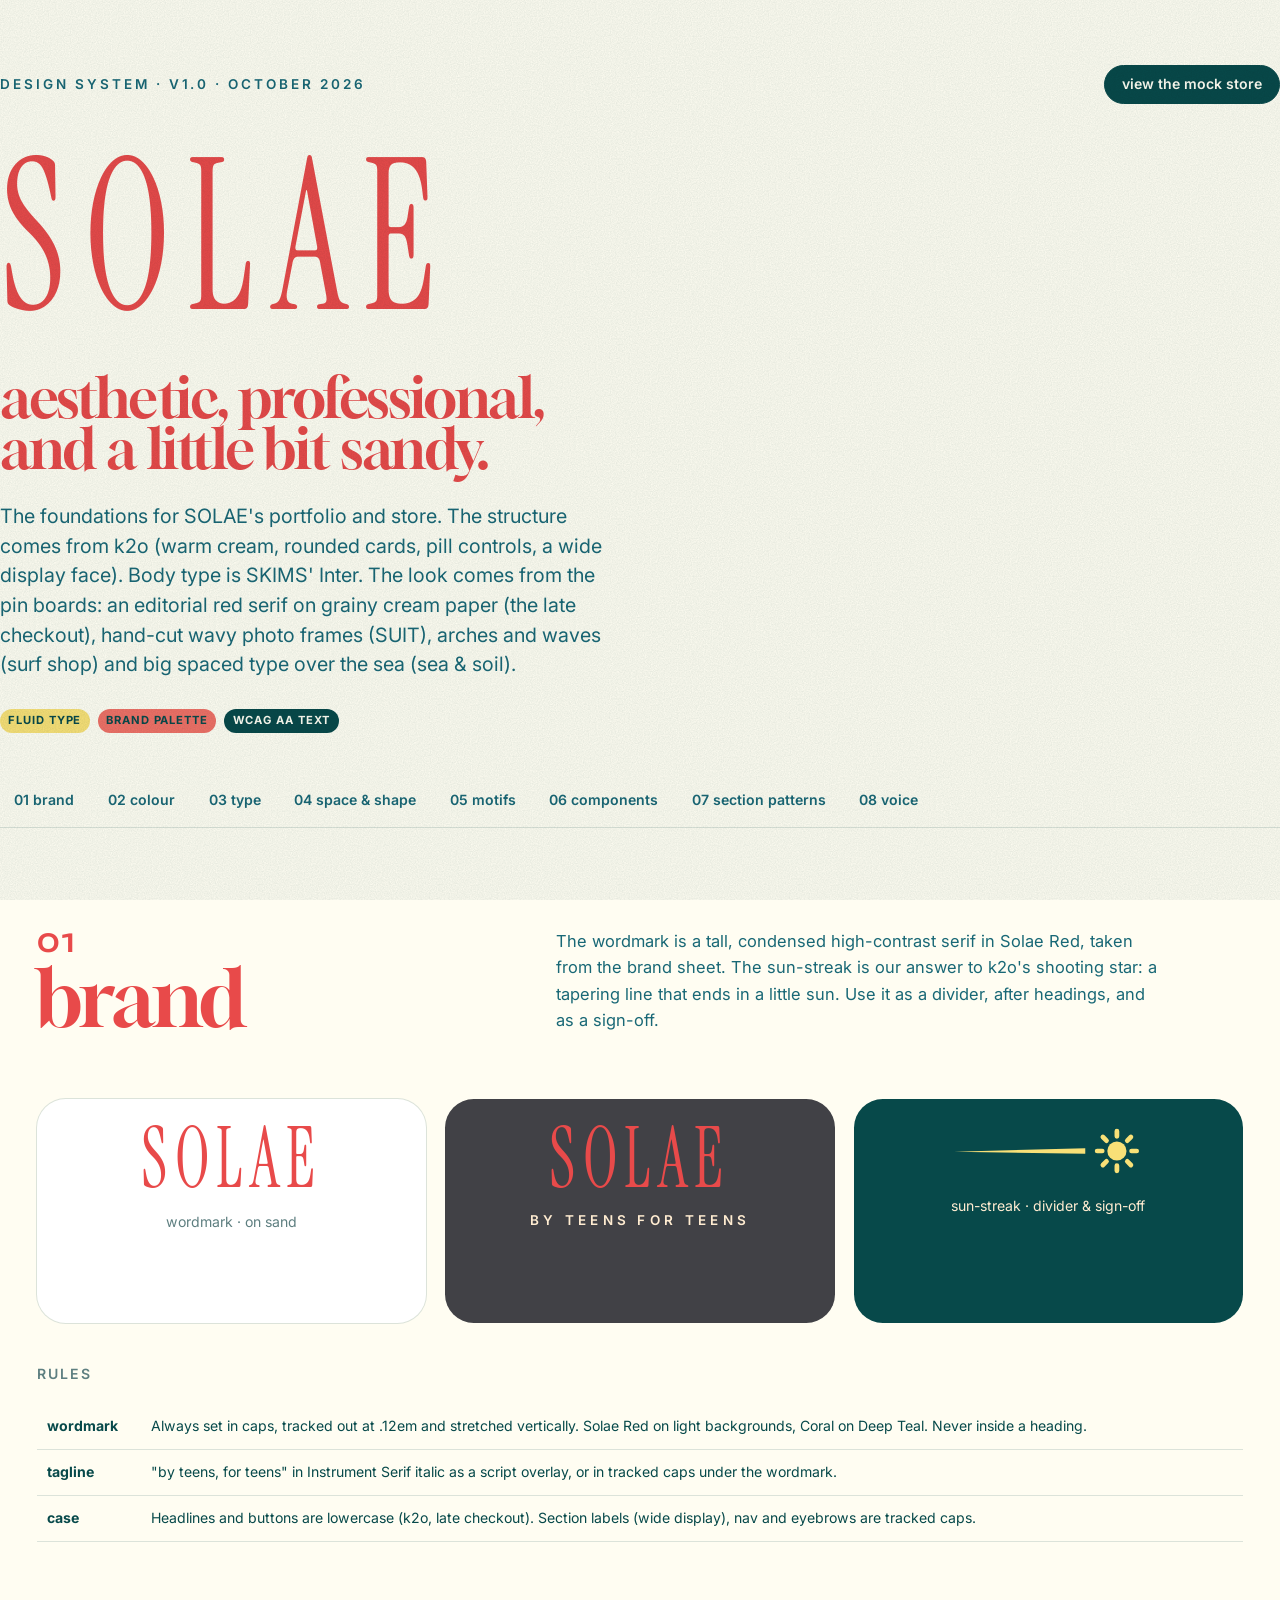
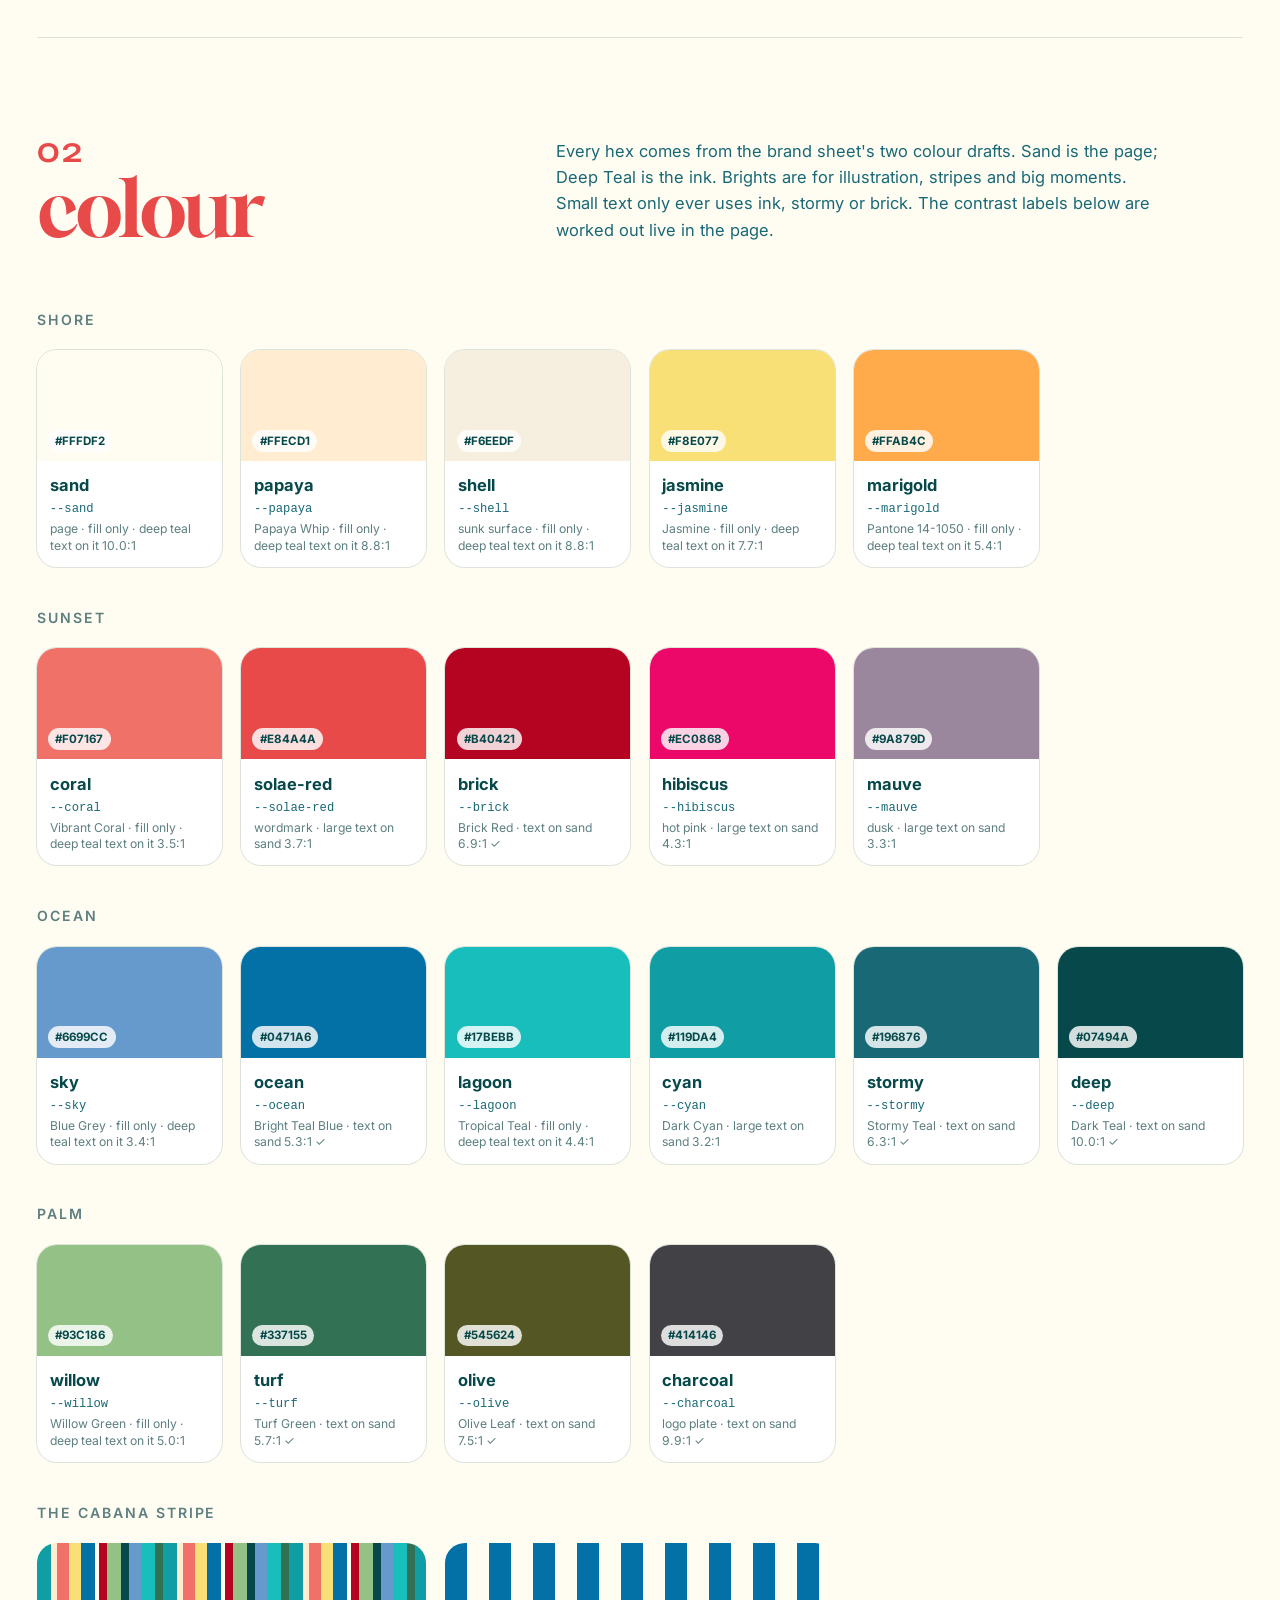
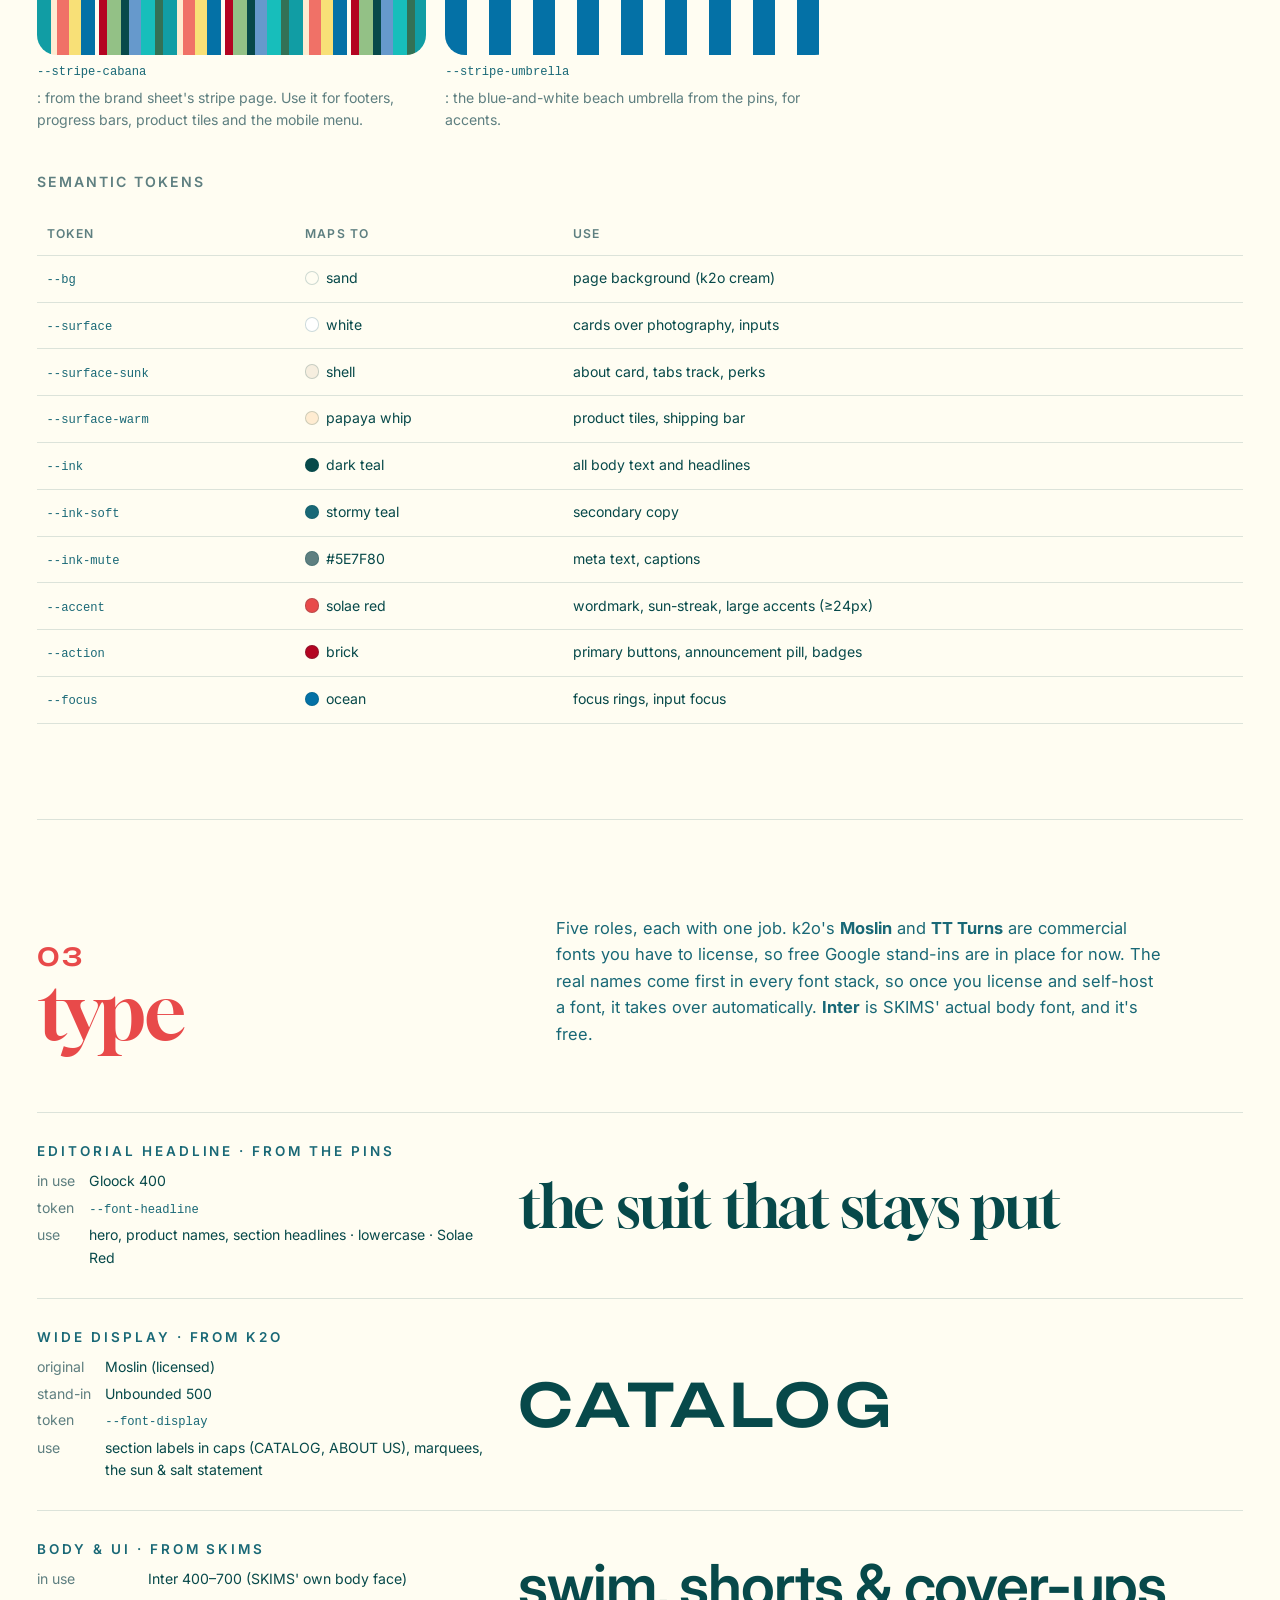
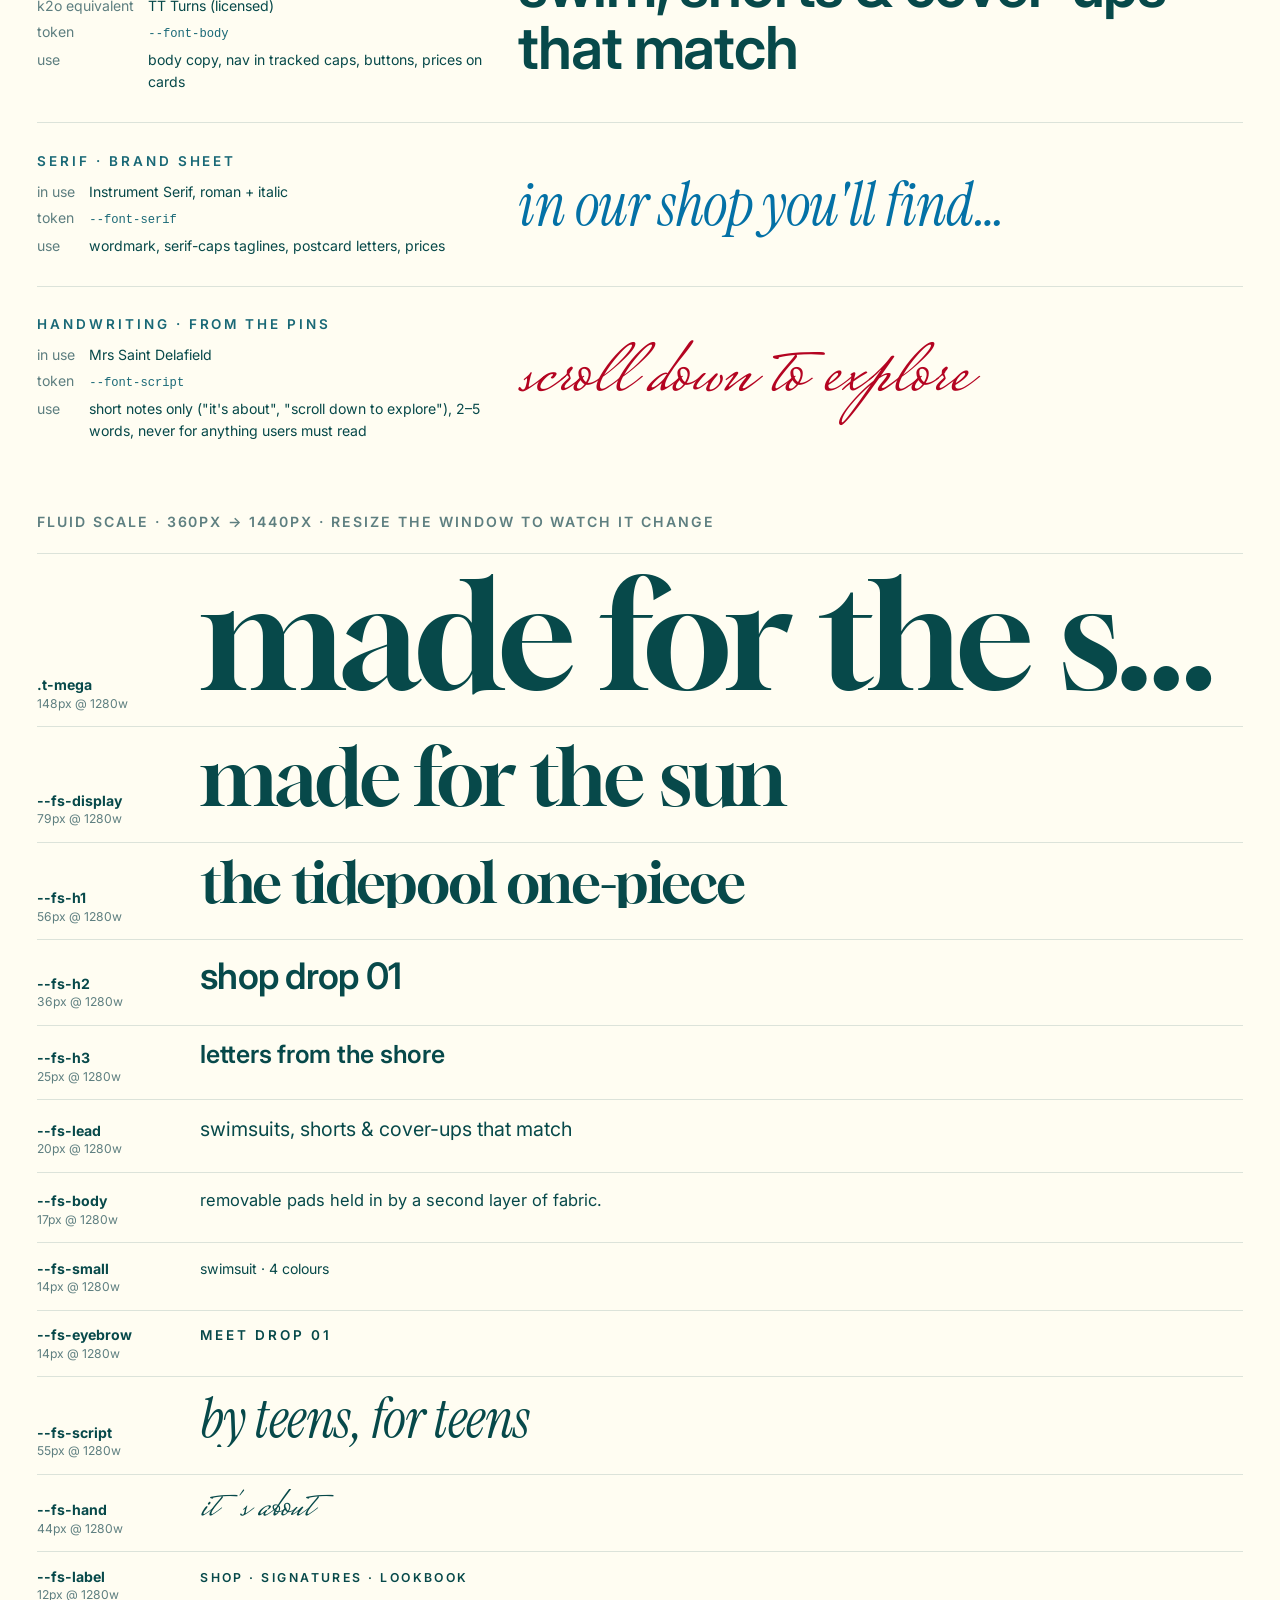
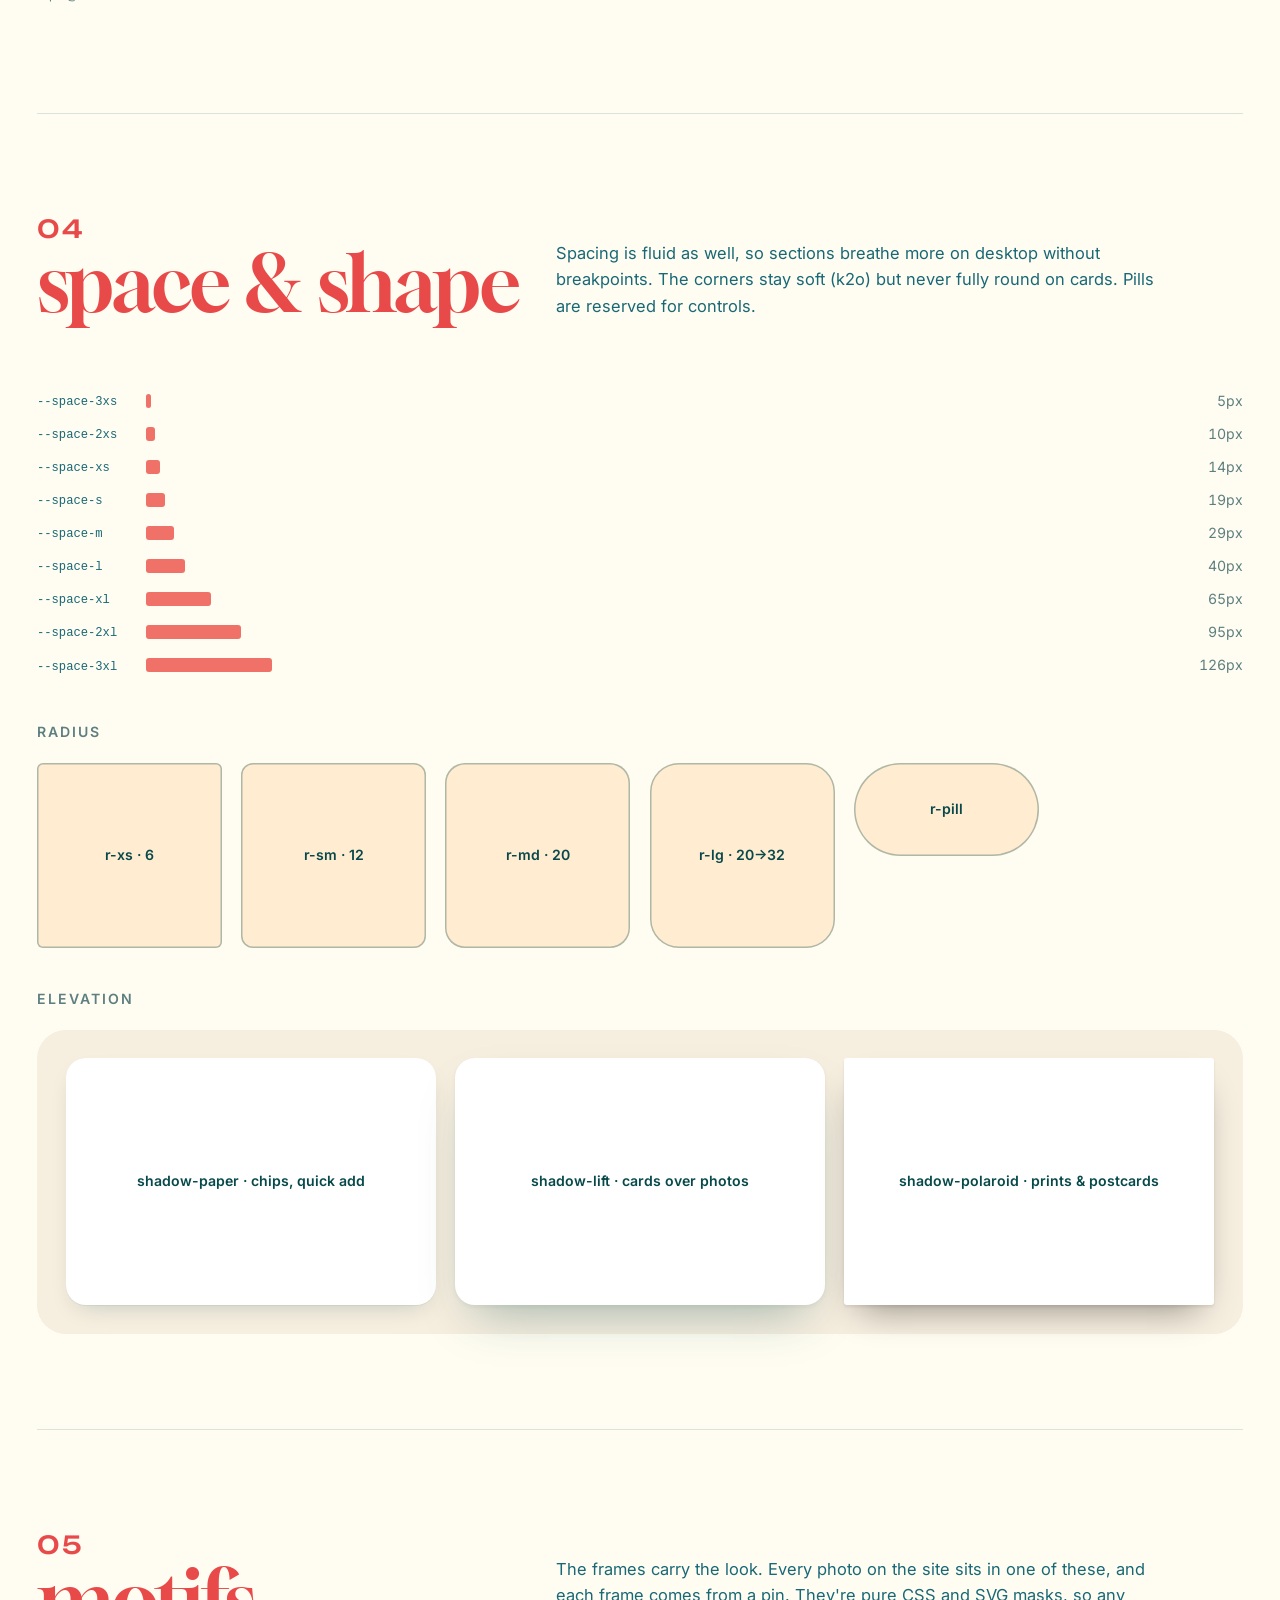
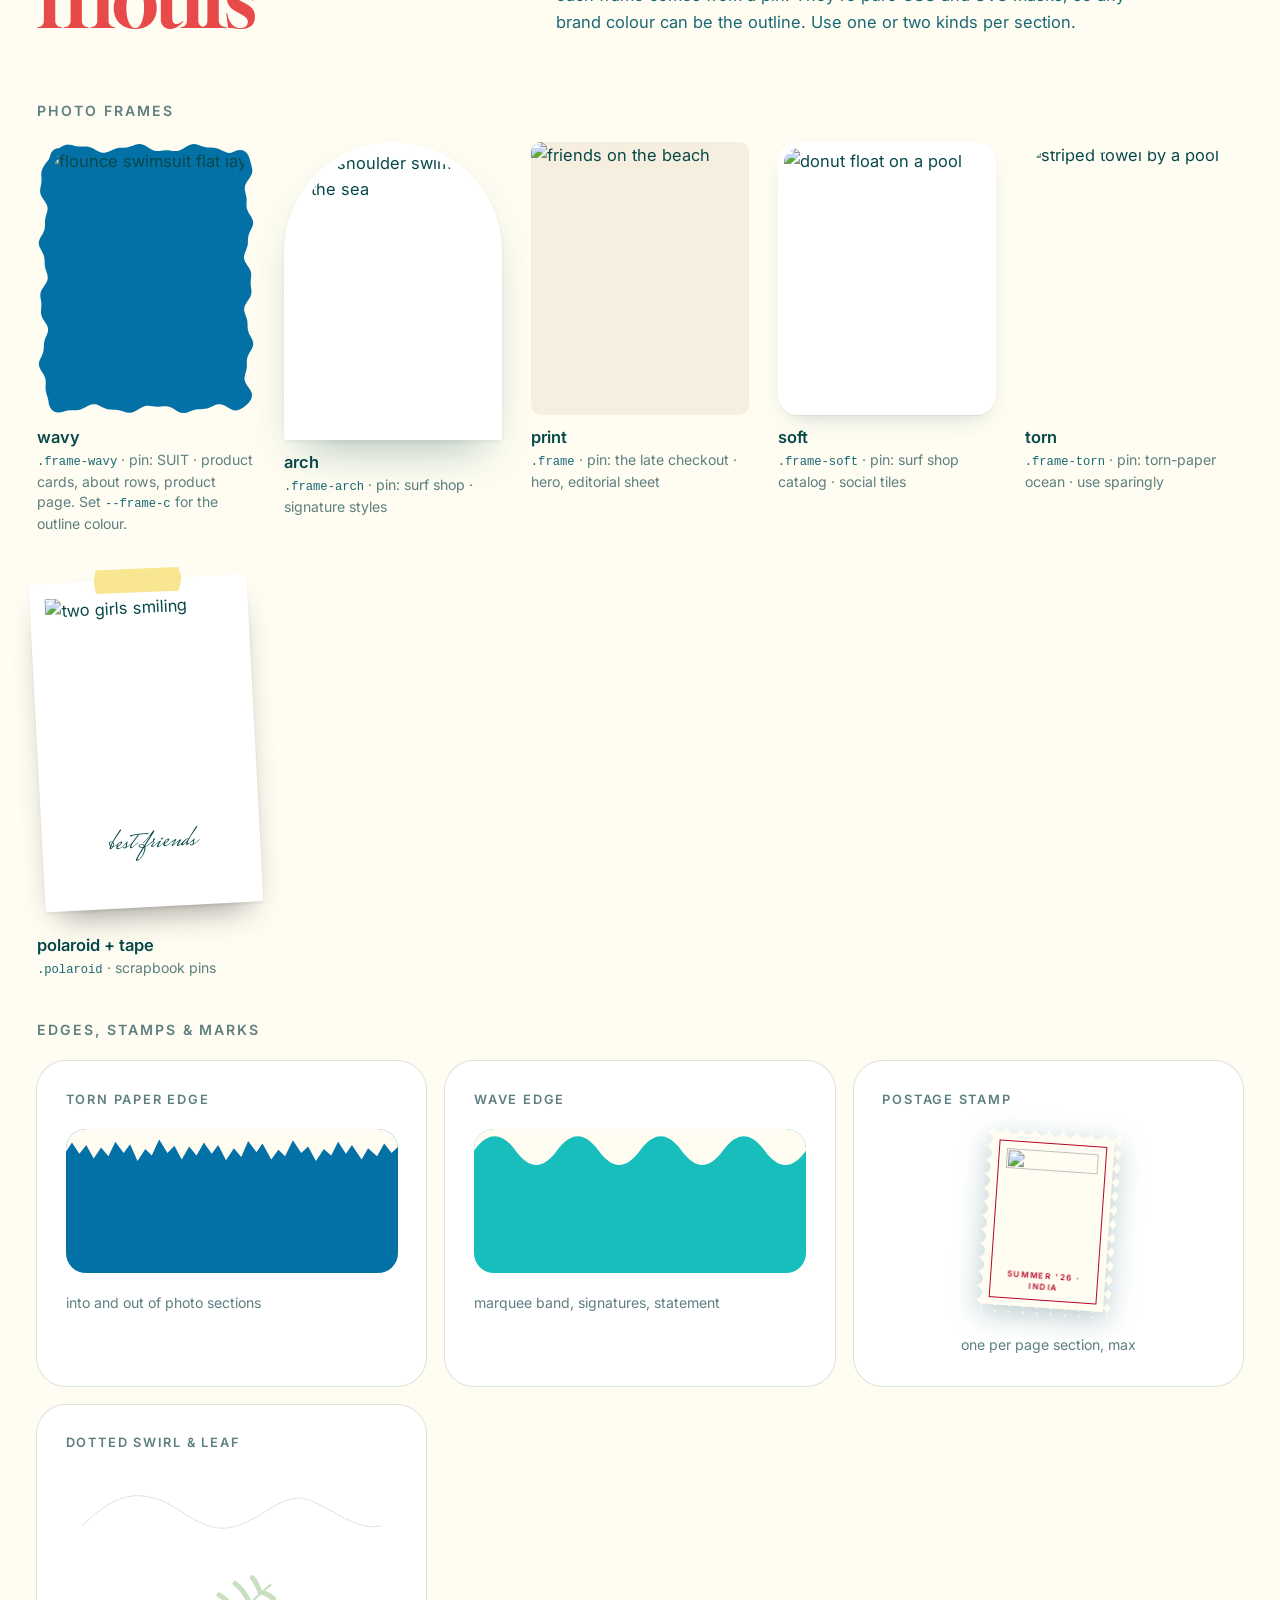
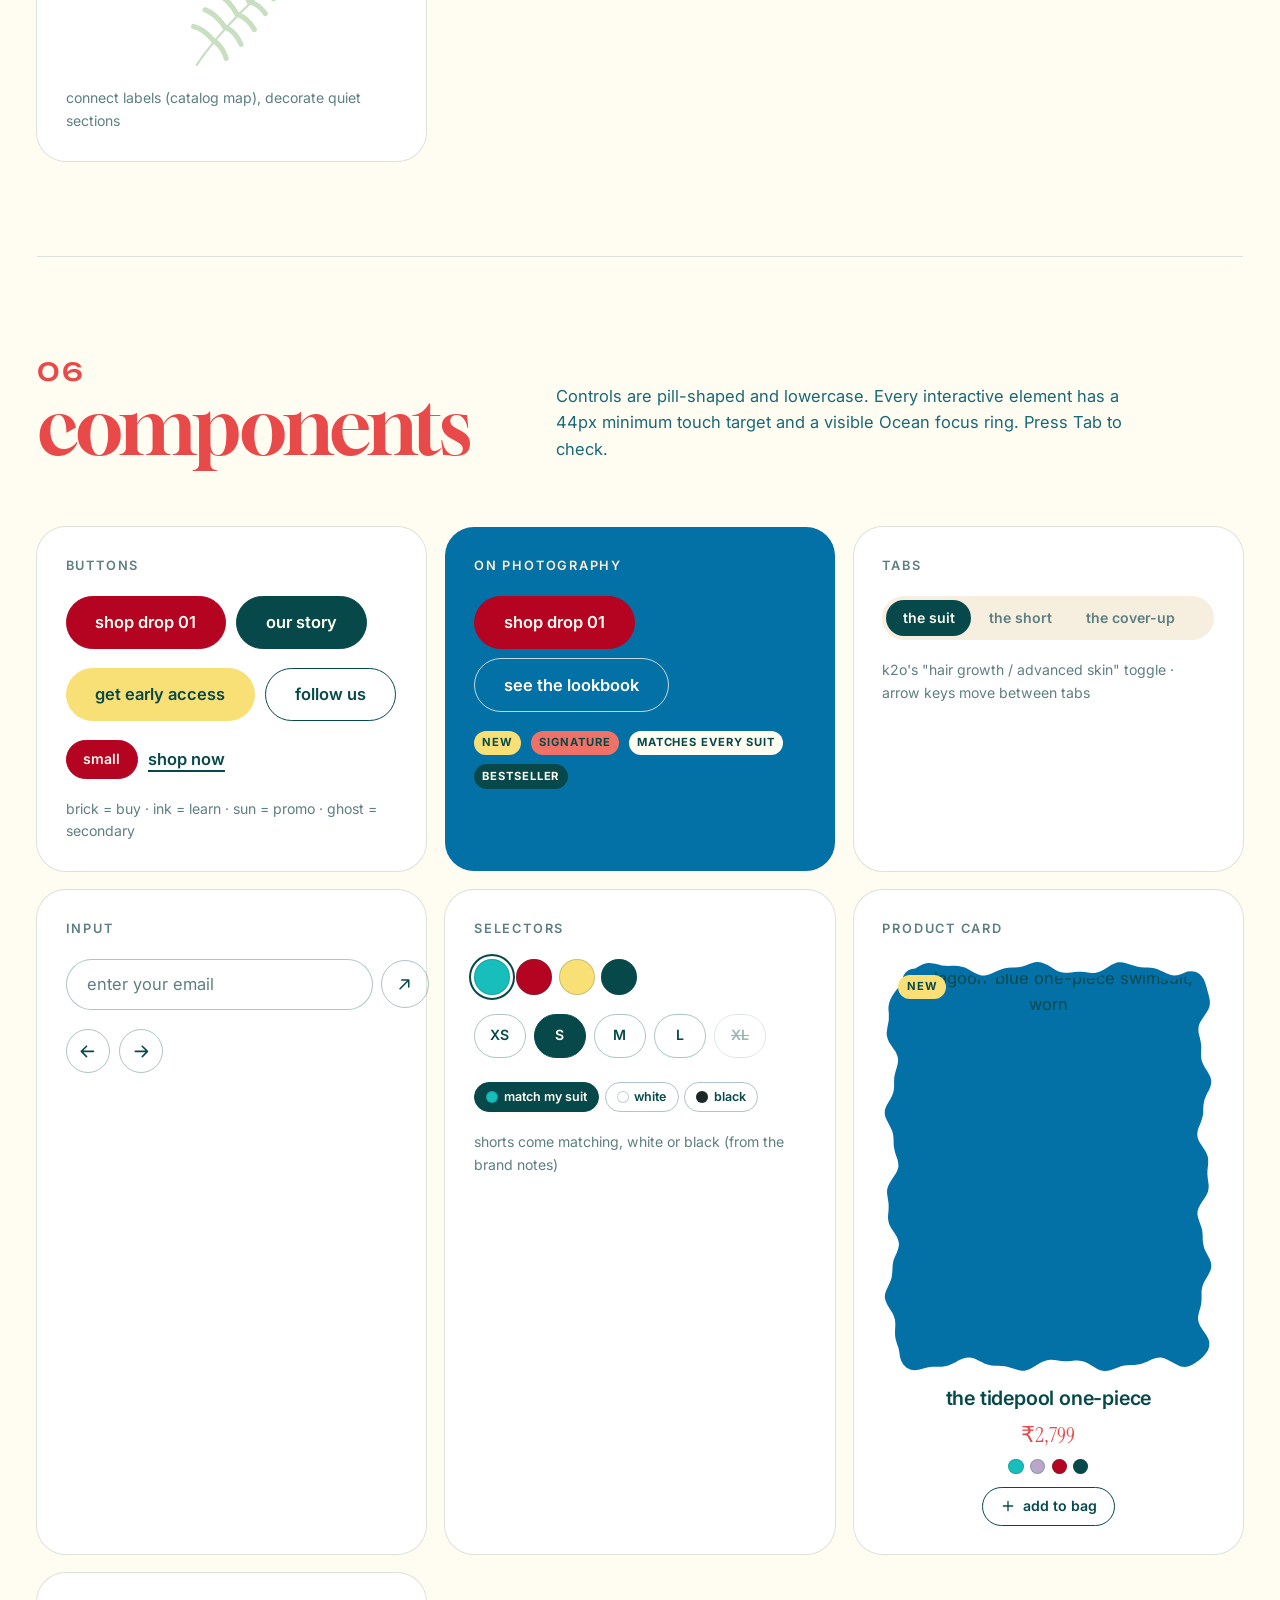
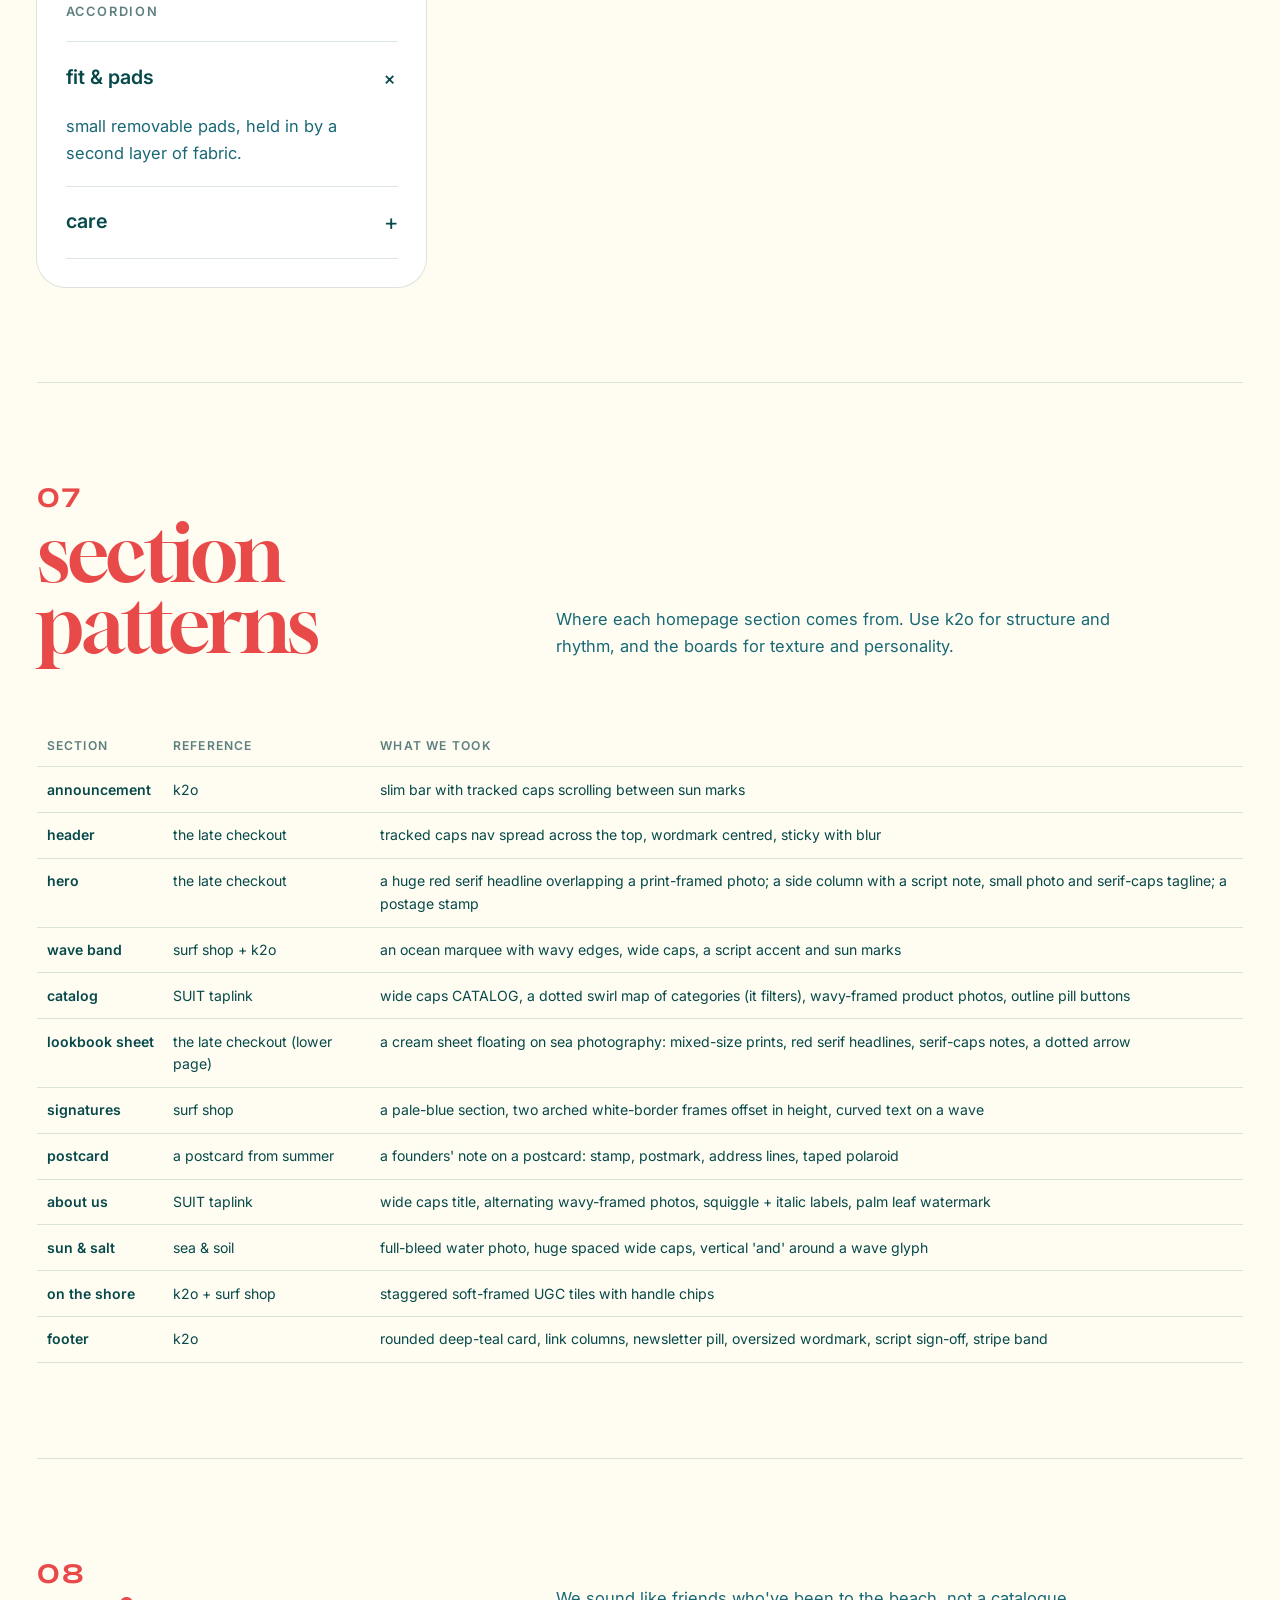
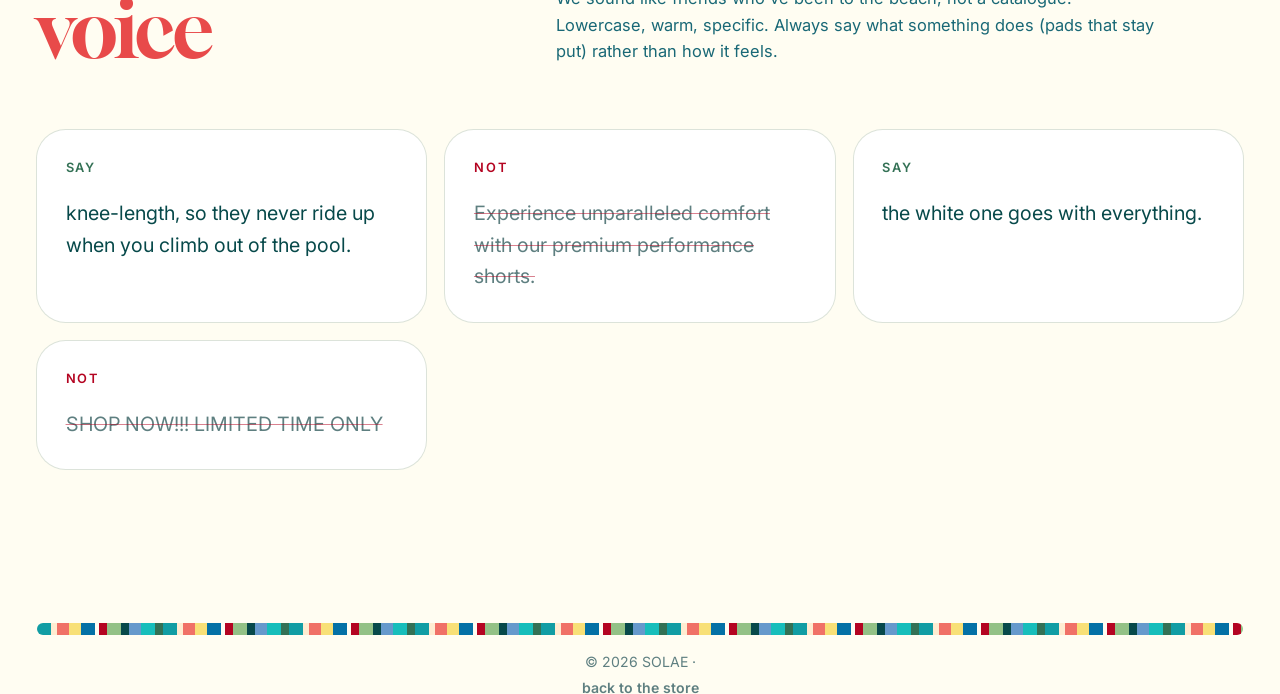
==== design-system.html @ 36e66147 "Add SOLAE design system and mock storefront - Design tokens: brand palette, fluid type and spacing, " ====
<!doctype html>
<html lang="en">
<head>
  <meta charset="utf-8">
  <meta name="viewport" content="width=device-width, initial-scale=1">
  <title>SOLAE Design System</title>
  <meta name="description" content="Tokens, type, motifs and components for the SOLAE swim storefront.">
  <link rel="preconnect" href="https://fonts.googleapis.com">
  <link rel="preconnect" href="https://fonts.gstatic.com" crossorigin>
  <link rel="stylesheet" href="https://fonts.googleapis.com/css2?family=Gloock&family=Instrument+Serif:ital@0;1&family=Inter:wght@400;500;600;700&family=Mrs+Saint+Delafield&family=Unbounded:wght@400;500;600&display=swap">
  <link rel="stylesheet" href="assets/css/tokens.css">
  <link rel="stylesheet" href="assets/css/solae.css">
  <style>
    .ds-hero { padding: var(--space-xl) 0 var(--space-l); display: grid; gap: var(--space-m); }
    .ds-hero .wordmark { font-size: clamp(4rem, 2rem + 10vw, 11rem); transform-origin: left; margin-block: 2vw; }
    .ds-hero__meta { display: flex; flex-wrap: wrap; gap: .5rem; }
    .ds-nav { position: sticky; top: 0; z-index: 30; background: color-mix(in srgb, var(--bg) 90%, transparent); backdrop-filter: blur(10px); border-bottom: 1px solid var(--line); }
    .ds-nav ol { display: flex; gap: .3rem; overflow-x: auto; padding: .6rem 0; margin: 0; list-style: none; scrollbar-width: none; }
    .ds-nav a { display: block; padding: .4rem .9rem; border-radius: var(--r-pill); white-space: nowrap; font-size: var(--fs-small); font-weight: 600; color: var(--ink-soft); }
    .ds-nav a:hover { background: var(--surface-sunk); color: var(--ink); }
    .ds-sec { padding-block: var(--space-2xl); border-bottom: 1px solid var(--line); scroll-margin-top: 3.5rem; }
    .ds-sec__head { display: grid; grid-template-columns: minmax(0, 1fr) minmax(0, 1.4fr); gap: var(--space-m); margin-bottom: var(--space-xl); align-items: end; }
    .ds-sec__head .num { font-family: var(--font-display); font-weight: 500; color: var(--accent); font-size: var(--fs-h3); letter-spacing: .1em; }
    .ds-sec__head p { color: var(--ink-soft); max-width: var(--text-max); }
    @media (max-width: 760px) { .ds-sec__head { grid-template-columns: 1fr; } }
    .ds-sub { font-family: var(--font-body); font-weight: 600; text-transform: uppercase; letter-spacing: var(--track-caps); font-size: var(--fs-small); color: var(--ink-mute); margin: var(--space-l) 0 var(--space-s); }
    .ds-grid { display: grid; gap: var(--space-s); grid-template-columns: repeat(auto-fill, minmax(min(100%, 11rem), 1fr)); }
    .ds-grid--wide { grid-template-columns: repeat(auto-fill, minmax(min(100%, 19rem), 1fr)); }
    .sw { border-radius: var(--r-md); overflow: hidden; background: var(--surface); box-shadow: 0 0 0 1px var(--line); }
    .sw__chip { aspect-ratio: 5 / 3; background: var(--c); display: flex; align-items: flex-end; justify-content: space-between; padding: .6rem .7rem; font-size: .72rem; font-weight: 700; }
    .sw__chip span { padding: .1rem .45rem; border-radius: var(--r-pill); background: rgba(255, 255, 255, .82); color: #07494A; }
    .sw__body { padding: .7rem .8rem .8rem; display: grid; gap: .1rem; }
    .sw__body b { text-transform: lowercase; }
    .sw__body code, .tok code, code.inline { font-family: ui-monospace, "SF Mono", Menlo, Consolas, monospace; font-size: .76rem; color: var(--ink-soft); }
    .sw__body small { color: var(--ink-mute); font-size: .76rem; line-height: 1.35; }
    .tok { width: 100%; border-collapse: collapse; font-size: var(--fs-small); }
    .tok th, .tok td { text-align: left; padding: .7rem .6rem; border-bottom: 1px solid var(--line); vertical-align: top; }
    .tok th { font-weight: 600; color: var(--ink-mute); font-size: .76rem; text-transform: uppercase; letter-spacing: .1em; }
    .tok .dotc { display: inline-block; width: .9rem; height: .9rem; border-radius: 50%; background: var(--c); vertical-align: -2px; margin-right: .4rem; box-shadow: inset 0 0 0 1px rgba(7, 73, 74, .2); }
    .scroll-x { overflow-x: auto; }
    .stripe-demo { height: 7rem; border-radius: var(--r-md); background: var(--stripe-cabana); }
    .stripe-demo--umb { background: var(--stripe-umbrella); }
    .fam { display: grid; grid-template-columns: minmax(0, 1fr) minmax(0, 1.6fr); gap: var(--space-m); padding-block: var(--space-m); border-top: 1px solid var(--line); align-items: center; }
    .fam__spec { font-size: clamp(2rem, 1.3rem + 3vw, 4rem); line-height: 1.05; color: var(--deep); overflow-wrap: anywhere; }
    .fam dl { display: grid; grid-template-columns: auto 1fr; gap: .25rem .9rem; font-size: var(--fs-small); margin: .6rem 0 0; }
    .fam dt { color: var(--ink-mute); } .fam dd { margin: 0; }
    @media (max-width: 760px) { .fam { grid-template-columns: 1fr; } }
    .scale-row { display: grid; grid-template-columns: 9rem minmax(0, 1fr); gap: var(--space-s); align-items: baseline; padding-block: .9rem; border-top: 1px solid var(--line); }
    .scale-row .meta { font-size: .76rem; color: var(--ink-mute); line-height: 1.4; }
    .scale-row .meta b { display: block; color: var(--ink); font-size: var(--fs-small); }
    .scale-row .sample { overflow: hidden; text-overflow: ellipsis; white-space: nowrap; color: var(--deep); }
    @media (max-width: 600px) { .scale-row { grid-template-columns: 1fr; } }
    .space-row { display: grid; grid-template-columns: 6rem 1fr 4.5rem; gap: .8rem; align-items: center; font-size: var(--fs-small); padding-block: .3rem; }
    .space-row i { display: block; height: .9rem; background: var(--coral); border-radius: 3px; width: var(--w); }
    .space-row span:last-child { color: var(--ink-mute); text-align: right; font-variant-numeric: tabular-nums; }
    .shape { aspect-ratio: 1; background: var(--surface-warm); display: grid; place-items: center; font-size: var(--fs-small); font-weight: 600; box-shadow: inset 0 0 0 1.5px var(--line-strong); }
    .shadow-box { aspect-ratio: 3 / 2; background: var(--surface); border-radius: var(--r-md); display: grid; place-items: center; font-size: var(--fs-small); font-weight: 600; }
    .demo { background: var(--surface); border-radius: var(--r-lg); padding: var(--space-m); box-shadow: 0 0 0 1px var(--line); display: grid; gap: var(--space-s); align-content: start; }
    .demo--sunk { background: var(--surface-sunk); box-shadow: none; }
    .demo--ocean { background: var(--ocean); color: var(--sand); box-shadow: none; }
    .demo h4 { font-family: var(--font-body); font-weight: 600; text-transform: uppercase; letter-spacing: var(--track-caps); font-size: .8rem; color: var(--ink-mute); }
    .demo--ocean h4 { color: var(--papaya); }
    .row { display: flex; flex-wrap: wrap; gap: .6rem; align-items: center; }
    .note { font-size: var(--fs-small); color: var(--ink-mute); }
    .motif-stage { position: relative; height: 9rem; border-radius: var(--r-md); overflow: hidden; background: var(--ocean); color: var(--bg); }
    .motif-stage .edge-torn, .motif-stage .edge-wave { position: absolute; left: 0; right: 0; top: -1px; height: 48px; }
    .frames-demo { display: grid; grid-template-columns: repeat(auto-fill, minmax(min(100%, 13rem), 1fr)); gap: var(--space-m); align-items: start; }
    .frames-demo figure { display: grid; gap: .7rem; }
    .frames-demo .frame, .frames-demo .frame-wavy, .frames-demo .frame-soft, .frames-demo .frame-torn { aspect-ratio: 4 / 5; }
    .frames-demo .frame-arch { aspect-ratio: 3 / 4.1; }
    .frames-demo figcaption { font-size: var(--fs-small); color: var(--ink-mute); line-height: 1.45; }
    .frames-demo figcaption b { display: block; color: var(--ink); font-weight: 600; font-size: var(--fs-body); }
    .map td:first-child { font-weight: 600; text-transform: lowercase; white-space: nowrap; }
    .voice { display: grid; grid-template-columns: repeat(auto-fit, minmax(min(100%, 18rem), 1fr)); gap: var(--space-s); }
    .voice .demo p { font-size: var(--fs-lead); }
    .voice .yes h4 { color: var(--turf); } .voice .no h4 { color: var(--brick); }
    .voice .no p { text-decoration: line-through; text-decoration-color: rgba(180, 4, 33, .5); color: var(--ink-mute); }
  </style>
</head>
<body>
  <a class="skip-link" href="#main">skip to content</a>

  <header class="wrap ds-hero">
    <div class="row" style="justify-content:space-between">
      <p class="t-eyebrow t-soft">design system · v1.0 · october 2026</p>
      <a class="btn btn--ink btn--sm" href="index.html">view the mock store</a>
    </div>
    <span class="wordmark">Solae</span>
    <p class="t-headline" style="font-size:var(--fs-h1);max-width:16ch">aesthetic, professional, and a little bit sandy.</p>
    <p class="t-lead t-soft" style="max-width:var(--text-max)">The foundations for SOLAE's portfolio and store. The structure comes from k2o (warm cream, rounded cards, pill controls, a wide display face). Body type is SKIMS' Inter. The look comes from the pin boards: an editorial red serif on grainy cream paper (the late checkout), hand-cut wavy photo frames (SUIT), arches and waves (surf shop) and big spaced type over the sea (sea &amp; soil).</p>
    <div class="ds-hero__meta">
      <span class="badge badge--sun">fluid type</span><span class="badge badge--coral">brand palette</span><span class="badge badge--ink">wcag aa text</span>
    </div>
  </header>

  <nav class="ds-nav" aria-label="sections">
    <ol class="wrap">
      <li><a href="#brand">01 brand</a></li><li><a href="#colour">02 colour</a></li><li><a href="#type">03 type</a></li>
      <li><a href="#space">04 space &amp; shape</a></li><li><a href="#motifs">05 motifs</a></li><li><a href="#components">06 components</a></li>
      <li><a href="#sections">07 section patterns</a></li><li><a href="#voice">08 voice</a></li>
    </ol>
  </nav>

  <main id="main" class="wrap">

    <!-- 01 BRAND -->
    <section id="brand" class="ds-sec">
      <div class="ds-sec__head">
        <div><p class="num">01</p><h2 class="t-headline t-display">brand</h2></div>
        <p>The wordmark is a tall, condensed high-contrast serif in Solae Red, taken from the brand sheet. The sun-streak is our answer to k2o's shooting star: a tapering line that ends in a little sun. Use it as a divider, after headings, and as a sign-off.</p>
      </div>
      <div class="ds-grid ds-grid--wide">
        <div class="demo" style="place-items:center;min-height:14rem"><span class="wordmark" style="font-size:4rem">Solae</span><p class="note">wordmark · on sand</p></div>
        <div class="demo" style="place-items:center;min-height:14rem;background:var(--charcoal);box-shadow:none"><span class="wordmark" style="font-size:4rem">Solae</span><p class="t-eyebrow" style="color:var(--papaya);letter-spacing:.32em">by teens for teens</p></div>
        <div class="demo" style="place-items:center;min-height:14rem;background:var(--deep);box-shadow:none;color:var(--jasmine)"><svg class="sunmark" style="width:12rem;height:3rem" aria-hidden="true"><use href="#i-sun"/></svg><p class="note" style="color:var(--papaya)">sun-streak · divider &amp; sign-off</p></div>
      </div>
      <p class="ds-sub">rules</p>
      <table class="tok"><tbody>
        <tr><td><b>wordmark</b></td><td>Always set in caps, tracked out at .12em and stretched vertically. Solae Red on light backgrounds, Coral on Deep Teal. Never inside a heading.</td></tr>
        <tr><td><b>tagline</b></td><td>"by teens, for teens" in Instrument Serif italic as a script overlay, or in tracked caps under the wordmark.</td></tr>
        <tr><td><b>case</b></td><td>Headlines and buttons are lowercase (k2o, late checkout). Section labels (wide display), nav and eyebrows are tracked caps.</td></tr>
      </tbody></table>
    </section>

    <!-- 02 COLOUR -->
    <section id="colour" class="ds-sec">
      <div class="ds-sec__head">
        <div><p class="num">02</p><h2 class="t-headline t-display">colour</h2></div>
        <p>Every hex comes from the brand sheet's two colour drafts. Sand is the page; Deep Teal is the ink. Brights are for illustration, stripes and big moments. Small text only ever uses ink, stormy or brick. The contrast labels below are worked out live in the page.</p>
      </div>
      <div data-palette></div>

      <p class="ds-sub">the cabana stripe</p>
      <div class="ds-grid ds-grid--wide">
        <div><div class="stripe-demo"></div><p class="note" style="margin-top:.5rem"><code class="inline">--stripe-cabana</code>: from the brand sheet's stripe page. Use it for footers, progress bars, product tiles and the mobile menu.</p></div>
        <div><div class="stripe-demo stripe-demo--umb"></div><p class="note" style="margin-top:.5rem"><code class="inline">--stripe-umbrella</code>: the blue-and-white beach umbrella from the pins, for accents.</p></div>
      </div>

      <p class="ds-sub">semantic tokens</p>
      <div class="scroll-x"><table class="tok">
        <thead><tr><th>token</th><th>maps to</th><th>use</th></tr></thead>
        <tbody>
          <tr><td><code>--bg</code></td><td><i class="dotc" style="--c:var(--sand)"></i>sand</td><td>page background (k2o cream)</td></tr>
          <tr><td><code>--surface</code></td><td><i class="dotc" style="--c:#fff"></i>white</td><td>cards over photography, inputs</td></tr>
          <tr><td><code>--surface-sunk</code></td><td><i class="dotc" style="--c:var(--shell)"></i>shell</td><td>about card, tabs track, perks</td></tr>
          <tr><td><code>--surface-warm</code></td><td><i class="dotc" style="--c:var(--papaya)"></i>papaya whip</td><td>product tiles, shipping bar</td></tr>
          <tr><td><code>--ink</code></td><td><i class="dotc" style="--c:var(--deep)"></i>dark teal</td><td>all body text and headlines</td></tr>
          <tr><td><code>--ink-soft</code></td><td><i class="dotc" style="--c:var(--stormy)"></i>stormy teal</td><td>secondary copy</td></tr>
          <tr><td><code>--ink-mute</code></td><td><i class="dotc" style="--c:var(--ink-mute)"></i>#5E7F80</td><td>meta text, captions</td></tr>
          <tr><td><code>--accent</code></td><td><i class="dotc" style="--c:var(--solae-red)"></i>solae red</td><td>wordmark, sun-streak, large accents (≥24px)</td></tr>
          <tr><td><code>--action</code></td><td><i class="dotc" style="--c:var(--brick)"></i>brick</td><td>primary buttons, announcement pill, badges</td></tr>
          <tr><td><code>--focus</code></td><td><i class="dotc" style="--c:var(--ocean)"></i>ocean</td><td>focus rings, input focus</td></tr>
        </tbody>
      </table></div>
    </section>

    <!-- 03 TYPE -->
    <section id="type" class="ds-sec">
      <div class="ds-sec__head">
        <div><p class="num">03</p><h2 class="t-headline t-display">type</h2></div>
        <p>Five roles, each with one job. k2o's <b>Moslin</b> and <b>TT Turns</b> are commercial fonts you have to license, so free Google stand-ins are in place for now. The real names come first in every font stack, so once you license and self-host a font, it takes over automatically. <b>Inter</b> is SKIMS' actual body font, and it's free.</p>
      </div>

      <div class="fam">
        <div><p class="t-eyebrow t-soft">editorial headline · from the pins</p>
          <dl><dt>in use</dt><dd>Gloock 400</dd><dt>token</dt><dd><code class="inline">--font-headline</code></dd><dt>use</dt><dd>hero, product names, section headlines · lowercase · Solae Red</dd></dl></div>
        <p class="fam__spec t-headline">the suit that stays put</p>
      </div>
      <div class="fam">
        <div><p class="t-eyebrow t-soft">wide display · from k2o</p>
          <dl><dt>original</dt><dd>Moslin (licensed)</dd><dt>stand-in</dt><dd>Unbounded 500</dd><dt>token</dt><dd><code class="inline">--font-display</code></dd><dt>use</dt><dd>section labels in caps (CATALOG, ABOUT US), marquees, the sun &amp; salt statement</dd></dl></div>
        <p class="fam__spec t-wide">catalog</p>
      </div>
      <div class="fam">
        <div><p class="t-eyebrow t-soft">body &amp; ui · from SKIMS</p>
          <dl><dt>in use</dt><dd>Inter 400–700 (SKIMS' own body face)</dd><dt>k2o equivalent</dt><dd>TT Turns (licensed)</dd><dt>token</dt><dd><code class="inline">--font-body</code></dd><dt>use</dt><dd>body copy, nav in tracked caps, buttons, prices on cards</dd></dl></div>
        <p class="fam__spec" style="font-weight:600;letter-spacing:-.02em">swim, shorts &amp; cover-ups that match</p>
      </div>
      <div class="fam">
        <div><p class="t-eyebrow t-soft">serif · brand sheet</p>
          <dl><dt>in use</dt><dd>Instrument Serif, roman + italic</dd><dt>token</dt><dd><code class="inline">--font-serif</code></dd><dt>use</dt><dd>wordmark, serif-caps taglines, postcard letters, prices</dd></dl></div>
        <p class="fam__spec t-script" style="color:var(--ocean)">in our shop you'll find…</p>
      </div>
      <div class="fam">
        <div><p class="t-eyebrow t-soft">handwriting · from the pins</p>
          <dl><dt>in use</dt><dd>Mrs Saint Delafield</dd><dt>token</dt><dd><code class="inline">--font-script</code></dd><dt>use</dt><dd>short notes only ("it's about", "scroll down to explore"), 2–5 words, never for anything users must read</dd></dl></div>
        <p class="fam__spec t-hand" style="font-size:clamp(3rem,2rem + 4vw,5.5rem);color:var(--brick)">scroll down to explore</p>
      </div>

      <p class="ds-sub">fluid scale · 360px → 1440px · resize the window to watch it change</p>
      <div data-scale></div>
    </section>

    <!-- 04 SPACE & SHAPE -->
    <section id="space" class="ds-sec">
      <div class="ds-sec__head">
        <div><p class="num">04</p><h2 class="t-headline t-display">space &amp; shape</h2></div>
        <p>Spacing is fluid as well, so sections breathe more on desktop without breakpoints. The corners stay soft (k2o) but never fully round on cards. Pills are reserved for controls.</p>
      </div>
      <div data-space></div>
      <p class="ds-sub">radius</p>
      <div class="ds-grid">
        <div class="shape" style="border-radius:var(--r-xs)">r-xs · 6</div>
        <div class="shape" style="border-radius:var(--r-sm)">r-sm · 12</div>
        <div class="shape" style="border-radius:var(--r-md)">r-md · 20</div>
        <div class="shape" style="border-radius:var(--r-lg)">r-lg · 20→32</div>
        <div class="shape" style="border-radius:var(--r-pill);aspect-ratio:2">r-pill</div>
      </div>
      <p class="ds-sub">elevation</p>
      <div class="ds-grid ds-grid--wide demo--sunk" style="padding:var(--space-m);border-radius:var(--r-lg)">
        <div class="shadow-box" style="box-shadow:var(--shadow-paper)">shadow-paper · chips, quick add</div>
        <div class="shadow-box" style="box-shadow:var(--shadow-lift)">shadow-lift · cards over photos</div>
        <div class="shadow-box" style="box-shadow:var(--shadow-polaroid);border-radius:3px">shadow-polaroid · prints &amp; postcards</div>
      </div>
    </section>

    <!-- 05 MOTIFS -->
    <section id="motifs" class="ds-sec">
      <div class="ds-sec__head">
        <div><p class="num">05</p><h2 class="t-headline t-display">motifs</h2></div>
        <p>The frames carry the look. Every photo on the site sits in one of these, and each frame comes from a pin. They're pure CSS and SVG masks, so any brand colour can be the outline. Use one or two kinds per section.</p>
      </div>
      <p class="ds-sub">photo frames</p>
      <div class="frames-demo">
        <figure><div class="frame-wavy"><img src="https://images.pexels.com/photos/4271771/pexels-photo-4271771.jpeg?auto=compress&amp;cs=tinysrgb&amp;w=600" alt="flounce swimsuit flat lay"></div><figcaption><b>wavy</b><code class="inline">.frame-wavy</code> · pin: SUIT · product cards, about rows, product page. Set <code class="inline">--frame-c</code> for the outline colour.</figcaption></figure>
        <figure><div class="frame-arch"><img src="https://images.pexels.com/photos/28681540/pexels-photo-28681540.jpeg?auto=compress&amp;cs=tinysrgb&amp;w=600" alt="off-shoulder swimsuit in the sea" style="object-position:50% 25%"></div><figcaption><b>arch</b><code class="inline">.frame-arch</code> · pin: surf shop · signature styles</figcaption></figure>
        <figure><div class="frame"><img src="https://images.pexels.com/photos/10486115/pexels-photo-10486115.jpeg?auto=compress&amp;cs=tinysrgb&amp;w=600" alt="friends on the beach"></div><figcaption><b>print</b><code class="inline">.frame</code> · pin: the late checkout · hero, editorial sheet</figcaption></figure>
        <figure><div class="frame-soft"><img src="https://images.pexels.com/photos/9872701/pexels-photo-9872701.jpeg?auto=compress&amp;cs=tinysrgb&amp;w=600" alt="donut float on a pool"></div><figcaption><b>soft</b><code class="inline">.frame-soft</code> · pin: surf shop catalog · social tiles</figcaption></figure>
        <figure><div class="frame-torn"><img src="https://images.pexels.com/photos/36188914/pexels-photo-36188914.jpeg?auto=compress&amp;cs=tinysrgb&amp;w=600" alt="striped towel by a pool"></div><figcaption><b>torn</b><code class="inline">.frame-torn</code> · pin: torn-paper ocean · use sparingly</figcaption></figure>
        <figure style="padding-top:1rem"><div class="polaroid" style="transform:rotate(-3deg)"><span class="tape" style="top:-.7rem;left:50%;translate:-50% 0" aria-hidden="true"></span><img src="https://images.pexels.com/photos/8926075/pexels-photo-8926075.jpeg?auto=compress&amp;cs=tinysrgb&amp;w=400" alt="two girls smiling"><p class="t-hand" style="text-align:center;font-size:1.9rem">best friends</p></div><figcaption style="margin-top:1rem"><b>polaroid + tape</b><code class="inline">.polaroid</code> · scrapbook pins</figcaption></figure>
      </div>
      <p class="ds-sub">edges, stamps &amp; marks</p>
      <div class="ds-grid ds-grid--wide">
        <div class="demo"><h4>torn paper edge</h4>
          <div class="motif-stage"><svg class="edge" viewBox="0 0 1440 60" preserveAspectRatio="none" aria-hidden="true"><path fill="currentColor" d="M0 0H1440V22L1412 30 1380 18 1349 34 1310 24 1282 38 1240 20 1214 31 1180 16 1150 33 1118 25 1084 40 1050 22 1020 30 984 14 950 34 921 26 890 38 852 18 826 29 790 15 760 35 728 24 694 39 660 20 632 31 598 17 566 33 534 22 502 38 470 21 440 30 404 13 372 33 344 25 310 40 278 19 250 30 214 16 184 34 152 23 120 37 88 20 58 31 26 17 0 28Z"/></svg></div>
          <p class="note">into and out of photo sections</p></div>
        <div class="demo"><h4>wave edge</h4>
          <div class="motif-stage" style="background:var(--lagoon)"><svg class="edge" viewBox="0 0 1440 40" preserveAspectRatio="none" aria-hidden="true"><path fill="currentColor" d="M0 0H1440V18C1380 34 1320 34 1260 18S1140 2 1080 18 960 34 900 18 780 2 720 18 600 34 540 18 420 2 360 18 240 34 180 18 60 2 0 18Z"/></svg></div>
          <p class="note">marquee band, signatures, statement</p></div>
        <div class="demo" style="place-items:center"><h4 style="justify-self:start">postage stamp</h4>
          <div class="stamp-wrap" style="width:8.5rem;color:var(--brick);transform:rotate(4deg)"><div class="stamp"><div class="stamp__inner"><img src="https://images.pexels.com/photos/27330805/pexels-photo-27330805.jpeg?auto=compress&amp;cs=tinysrgb&amp;w=300" alt=""><p class="t-label" style="font-size:.5rem;margin-top:.3rem">summer '26 · india</p></div></div></div>
          <p class="note">one per page section, max</p></div>
        <div class="demo" style="place-items:center;color:var(--willow)"><h4 style="justify-self:start">dotted swirl &amp; leaf</h4>
          <svg viewBox="0 0 800 140" style="width:100%;height:5rem" aria-hidden="true"><path class="swirl" d="M40 100C120 20 170 20 224 38S330 120 400 104 520 22 576 36 700 118 760 100"/></svg>
          <svg viewBox="0 0 300 300" style="width:6rem;opacity:.5" aria-hidden="true"><use href="#i-leaf"/></svg>
          <p class="note">connect labels (catalog map), decorate quiet sections</p></div>
      </div>
    </section>

    <!-- 06 COMPONENTS -->
    <section id="components" class="ds-sec">
      <div class="ds-sec__head">
        <div><p class="num">06</p><h2 class="t-headline t-display">components</h2></div>
        <p>Controls are pill-shaped and lowercase. Every interactive element has a 44px minimum touch target and a visible Ocean focus ring. Press Tab to check.</p>
      </div>
      <div class="ds-grid ds-grid--wide">
        <div class="demo"><h4>buttons</h4>
          <div class="row"><button class="btn">shop drop 01</button><button class="btn btn--ink">our story</button></div>
          <div class="row"><button class="btn btn--sun">get early access</button><button class="btn btn--ghost">follow us</button></div>
          <div class="row"><button class="btn btn--sm">small</button><a class="link-u" href="#components">shop now</a></div>
          <p class="note">brick = buy · ink = learn · sun = promo · ghost = secondary</p></div>
        <div class="demo demo--ocean"><h4>on photography</h4>
          <div class="row"><button class="btn">shop drop 01</button><button class="btn btn--ghost-light">see the lookbook</button></div>
          <div class="row"><span class="badge badge--sun">new</span><span class="badge badge--coral">signature</span><span class="badge">matches every suit</span><span class="badge badge--ink">bestseller</span></div></div>
        <div class="demo"><h4>tabs</h4>
          <div class="tabs" role="tablist" aria-label="demo tabs"><button class="tab" role="tab" aria-selected="true">the suit</button><button class="tab" role="tab" aria-selected="false">the short</button><button class="tab" role="tab" aria-selected="false">the cover-up</button></div>
          <p class="note">k2o's "hair growth / advanced skin" toggle · arrow keys move between tabs</p></div>
        <div class="demo"><h4>input</h4>
          <form class="field-pill" onsubmit="event.preventDefault()"><label class="sr-only" for="ds-email">email</label><input class="input" id="ds-email" type="email" placeholder="enter your email"><button class="icon-btn icon-btn--outline" type="submit" aria-label="subscribe" style="width:3rem;height:3rem"><svg viewBox="0 0 24 24" fill="none" stroke="currentColor" stroke-width="1.8" stroke-linecap="round" stroke-linejoin="round"><path d="M7 17 17 7M9 7h8v8"/></svg></button></form>
          <div class="row"><button class="icon-btn icon-btn--outline" aria-label="previous"><svg viewBox="0 0 24 24" fill="none" stroke="currentColor" stroke-width="1.8" stroke-linecap="round" stroke-linejoin="round"><path d="M19 12H5M11 6l-6 6 6 6"/></svg></button><button class="icon-btn icon-btn--outline" aria-label="next"><svg viewBox="0 0 24 24" fill="none" stroke="currentColor" stroke-width="1.8" stroke-linecap="round" stroke-linejoin="round"><path d="M5 12h14M13 6l6 6-6 6"/></svg></button></div></div>
        <div class="demo"><h4>selectors</h4>
          <div class="swatches"><button class="swatch swatch--lg" aria-pressed="true" aria-label="lagoon" style="--c:#17BEBB"></button><button class="swatch swatch--lg" aria-pressed="false" aria-label="brick" style="--c:#B40421"></button><button class="swatch swatch--lg" aria-pressed="false" aria-label="jasmine" style="--c:#F8E077"></button><button class="swatch swatch--lg" aria-pressed="false" aria-label="deep teal" style="--c:#07494A"></button></div>
          <div class="sizes"><button class="size">XS</button><button class="size" aria-checked="true">S</button><button class="size">M</button><button class="size">L</button><button class="size" disabled>XL</button></div>
          <div class="chips"><button class="chip" aria-checked="true"><i style="--c:#17BEBB"></i>match my suit</button><button class="chip"><i style="--c:#fff"></i>white</button><button class="chip"><i style="--c:#1E2626"></i>black</button></div>
          <p class="note">shorts come matching, white or black (from the brand notes)</p></div>
        <div class="demo"><h4>product card</h4><div data-products="tidepool"></div></div>
        <div class="demo"><h4>accordion</h4>
          <div class="acc"><details open><summary>fit &amp; pads</summary><div>small removable pads, held in by a second layer of fabric.</div></details><details><summary>care</summary><div>rinse in cool fresh water after every swim.</div></details></div></div>
      </div>
    </section>

    <!-- 07 SECTION PATTERNS -->
    <section id="sections" class="ds-sec">
      <div class="ds-sec__head">
        <div><p class="num">07</p><h2 class="t-headline t-display">section patterns</h2></div>
        <p>Where each homepage section comes from. Use k2o for structure and rhythm, and the boards for texture and personality.</p>
      </div>
      <div class="scroll-x"><table class="tok map">
        <thead><tr><th>section</th><th>reference</th><th>what we took</th></tr></thead>
        <tbody>
          <tr><td>announcement</td><td>k2o</td><td>slim bar with tracked caps scrolling between sun marks</td></tr>
          <tr><td>header</td><td>the late checkout</td><td>tracked caps nav spread across the top, wordmark centred, sticky with blur</td></tr>
          <tr><td>hero</td><td>the late checkout</td><td>a huge red serif headline overlapping a print-framed photo; a side column with a script note, small photo and serif-caps tagline; a postage stamp</td></tr>
          <tr><td>wave band</td><td>surf shop + k2o</td><td>an ocean marquee with wavy edges, wide caps, a script accent and sun marks</td></tr>
          <tr><td>catalog</td><td>SUIT taplink</td><td>wide caps CATALOG, a dotted swirl map of categories (it filters), wavy-framed product photos, outline pill buttons</td></tr>
          <tr><td>lookbook sheet</td><td>the late checkout (lower page)</td><td>a cream sheet floating on sea photography: mixed-size prints, red serif headlines, serif-caps notes, a dotted arrow</td></tr>
          <tr><td>signatures</td><td>surf shop</td><td>a pale-blue section, two arched white-border frames offset in height, curved text on a wave</td></tr>
          <tr><td>postcard</td><td>a postcard from summer</td><td>a founders' note on a postcard: stamp, postmark, address lines, taped polaroid</td></tr>
          <tr><td>about us</td><td>SUIT taplink</td><td>wide caps title, alternating wavy-framed photos, squiggle + italic labels, palm leaf watermark</td></tr>
          <tr><td>sun &amp; salt</td><td>sea &amp; soil</td><td>full-bleed water photo, huge spaced wide caps, vertical 'and' around a wave glyph</td></tr>
          <tr><td>on the shore</td><td>k2o + surf shop</td><td>staggered soft-framed UGC tiles with handle chips</td></tr>
          <tr><td>footer</td><td>k2o</td><td>rounded deep-teal card, link columns, newsletter pill, oversized wordmark, script sign-off, stripe band</td></tr>
        </tbody>
      </table></div>
    </section>

    <!-- 08 VOICE -->
    <section id="voice" class="ds-sec" style="border-bottom:0">
      <div class="ds-sec__head">
        <div><p class="num">08</p><h2 class="t-headline t-display">voice</h2></div>
        <p>We sound like friends who've been to the beach, not a catalogue. Lowercase, warm, specific. Always say what something does (pads that stay put) rather than how it feels.</p>
      </div>
      <div class="voice">
        <div class="demo yes"><h4>say</h4><p>knee-length, so they never ride up when you climb out of the pool.</p></div>
        <div class="demo no"><h4>not</h4><p>Experience unparalleled comfort with our premium performance shorts.</p></div>
        <div class="demo yes"><h4>say</h4><p>the white one goes with everything.</p></div>
        <div class="demo no"><h4>not</h4><p>SHOP NOW!!! LIMITED TIME ONLY</p></div>
      </div>
    </section>
  </main>

  <footer class="footer"><div class="footer__stripe" aria-hidden="true"></div><p class="note" style="text-align:center;margin-top:1rem">© 2026 SOLAE · <a class="link-u" href="index.html">back to the store</a></p></footer>

  <script src="assets/js/solae.js"></script>
  <script>
    /* Palette with live contrast */
    const hex2rgb = h => h.match(/\w\w/g).map(x => parseInt(x, 16) / 255);
    const lum = h => { const [r, g, b] = hex2rgb(h).map(v => v <= .03928 ? v / 12.92 : ((v + .055) / 1.055) ** 2.4); return .2126 * r + .7152 * g + .0722 * b; };
    const ratio = (a, b) => { const [x, y] = [lum(a), lum(b)].sort((m, n) => n - m); return (x + .05) / (y + .05); };
    const groups = {
      shore:  [["sand", "FFFDF2", "page"], ["papaya", "FFECD1", "Papaya Whip"], ["shell", "F6EEDF", "sunk surface"], ["jasmine", "F8E077", "Jasmine"], ["marigold", "FFAB4C", "Pantone 14-1050"]],
      sunset: [["coral", "F07167", "Vibrant Coral"], ["solae-red", "E84A4A", "wordmark"], ["brick", "B40421", "Brick Red"], ["hibiscus", "EC0868", "hot pink"], ["mauve", "9A879D", "dusk"]],
      ocean:  [["sky", "6699CC", "Blue Grey"], ["ocean", "0471A6", "Bright Teal Blue"], ["lagoon", "17BEBB", "Tropical Teal"], ["cyan", "119DA4", "Dark Cyan"], ["stormy", "196876", "Stormy Teal"], ["deep", "07494A", "Dark Teal"]],
      palm:   [["willow", "93C186", "Willow Green"], ["turf", "337155", "Turf Green"], ["olive", "545624", "Olive Leaf"], ["charcoal", "414146", "logo plate"]],
    };
    document.querySelector("[data-palette]").innerHTML = Object.entries(groups).map(([g, list]) => `
      <p class="ds-sub">${g}</p><div class="ds-grid">${list.map(([n, h, src]) => {
        const onSand = ratio(h, "FFFDF2"), onWhite = ratio(h, "FFFFFF"), dark = ratio(h, "07494A");
        const textOn = onSand >= 4.5 ? `text on sand ${onSand.toFixed(1)}:1 ✓` : onSand >= 3 ? `large text on sand ${onSand.toFixed(1)}:1` : `fill only · deep teal text on it ${dark.toFixed(1)}:1`;
        return `<div class="sw"><div class="sw__chip" style="--c:#${h}"><span>#${h}</span></div><div class="sw__body"><b>${n}</b><code>--${n}</code><small>${src} · ${textOn}</small></div></div>`;
      }).join("")}</div>`).join("");

    /* Live fluid scale */
    const steps = [["mega", "t-headline", "made for the sun"], ["display", "t-headline", "made for the sun"], ["h1", "t-headline", "the tidepool one-piece"], ["h2", "t-h2", "shop drop 01"], ["h3", "t-h3", "letters from the shore"], ["lead", "t-lead", "swimsuits, shorts & cover-ups that match"], ["body", "", "removable pads held in by a second layer of fabric."], ["small", "t-small", "swimsuit · 4 colours"], ["eyebrow", "t-eyebrow", "meet drop 01"], ["script", "t-script", "by teens, for teens"], ["hand", "t-hand", "it's about"], ["label", "t-label", "shop · signatures · lookbook"]];
    const scale = document.querySelector("[data-scale]");
    scale.innerHTML = steps.map(([k, cls, txt]) => `<div class="scale-row"><div class="meta"><b>${k === "mega" ? ".t-mega" : `--fs-${k}`}</b><span data-px="${k}"></span></div><p class="sample ${cls}" style="font-size:${k === "mega" ? "clamp(3.4rem, .8rem + 10.6vw, 12rem)" : `var(--fs-${k})`}">${txt}</p></div>`).join("");
    const space = ["3xs", "2xs", "xs", "s", "m", "l", "xl", "2xl", "3xl"];
    document.querySelector("[data-space]").innerHTML = space.map(k => `<div class="space-row"><span><code class="inline">--space-${k}</code></span><i style="--w:var(--space-${k})"></i><span data-sp="${k}"></span></div>`).join("");
    const css = getComputedStyle(document.documentElement);
    const probe = document.createElement("div"); probe.style.cssText = "position:absolute;visibility:hidden"; document.body.append(probe);
    const px = v => { probe.style.width = v; return Math.round(probe.getBoundingClientRect().width); };
    const update = () => {
      document.querySelectorAll("[data-px]").forEach(el => { el.textContent = `${px(el.dataset.px === "mega" ? "clamp(3.4rem, .8rem + 10.6vw, 12rem)" : `var(--fs-${el.dataset.px})`)}px @ ${innerWidth}w`; });
      document.querySelectorAll("[data-sp]").forEach(el => { el.textContent = px(`var(--space-${el.dataset.sp})`) + "px"; });
    };
    update(); addEventListener("resize", update);

  </script>
</body>
</html>
---- assets/css/tokens.css ----
/* ==========================================================================
   SOLAE — design tokens
   Brand palette from "Color Scheme Draft #1/#2" (brand PDF).
   Type roles from k2o (wide display + soft grotesk) and SKIMS (condensed caps + Inter).
   ========================================================================== */

:root {
  /* ---- Brand palette (raw) ------------------------------------------- */
  --sand:          #FFFDF2; /* page — PDF paper cream */
  --papaya:        #FFECD1; /* Papaya Whip */
  --shell:         #F6EEDF; /* sunk surface, k2o-style beige card */
  --jasmine:       #F8E077; /* Jasmine */
  --marigold:      #FFAB4C; /* Pantone 14-1050 Marigold */
  --coral:         #F07167; /* Vibrant Coral */
  --solae-red:     #E84A4A; /* wordmark red */
  --brick:         #B40421; /* Brick Red */
  --hibiscus:      #EC0868; /* hot-pink accent */
  --mauve:         #9A879D; /* dusk mauve */
  --sky:           #6699CC; /* Blue Grey */
  --ocean:         #0471A6; /* Bright Teal Blue */
  --lagoon:        #17BEBB; /* Tropical Teal */
  --cyan:          #119DA4; /* Dark Cyan */
  --stormy:        #196876; /* Stormy Teal */
  --deep:          #07494A; /* Dark Teal */
  --willow:        #93C186; /* Willow Green */
  --turf:          #337155; /* Turf Green */
  --olive:         #545624; /* Olive Leaf */
  --charcoal:      #414146; /* logo plate */
  --white:         #FFFFFF;

  /* ---- Semantic colour ----------------------------------------------- */
  --bg:            var(--sand);
  --surface:       var(--white);
  --surface-sunk:  var(--shell);
  --surface-warm:  var(--papaya);
  --ink:           var(--deep);     /* body text: 9.6:1 on sand */
  --ink-soft:      var(--stormy);   /* secondary text: 6.4:1 on sand */
  --ink-mute:      #5E7F80;         /* meta text: 4.6:1 on sand */
  --line:          rgba(7, 73, 74, .14);
  --line-strong:   rgba(7, 73, 74, .32);
  --accent:        var(--solae-red);/* display accents, large text only */
  --action:        var(--brick);    /* primary buttons: 7.1:1 with white */
  --action-hover:  #8F0319;
  --on-action:     var(--sand);
  --focus:         var(--ocean);

  /* The cabana stripe — PDF page 7, used as a brand texture */
  --stripe-cabana: repeating-linear-gradient(90deg,
      var(--cyan) 0 14px,  var(--papaya) 14px 20px, var(--coral) 20px 32px,
      var(--jasmine) 32px 44px, var(--ocean) 44px 58px, var(--sand) 58px 62px,
      var(--brick) 62px 70px, var(--willow) 70px 84px, var(--deep) 84px 92px,
      var(--sky) 92px 104px, var(--lagoon) 104px 118px, var(--turf) 118px 126px);
  --stripe-cabana-y: repeating-linear-gradient(180deg,
      var(--cyan) 0 14px,  var(--papaya) 14px 20px, var(--coral) 20px 32px,
      var(--jasmine) 32px 44px, var(--ocean) 44px 58px, var(--sand) 58px 62px,
      var(--brick) 62px 70px, var(--willow) 70px 84px, var(--deep) 84px 92px,
      var(--sky) 92px 104px, var(--lagoon) 104px 118px, var(--turf) 118px 126px);
  --stripe-umbrella: repeating-linear-gradient(90deg, var(--ocean) 0 22px, var(--sand) 22px 44px);

  /* ---- Typography ---------------------------------------------------- */
  /* Licensed originals are listed first; free Google stand-ins render today. */
  --font-headline: "Gloock", "Instrument Serif", Georgia, serif;           /* editorial red serif (pins) */
  --font-display:  "Moslin", "Unbounded", "Arial Black", sans-serif;       /* k2o wide display */
  --font-caps:     var(--font-display);                                    /* section labels: CATALOG, ABOUT US */
  --font-body:     "Inter", "TT Turns", system-ui, sans-serif;            /* SKIMS body */
  --font-serif:    "Instrument Serif", "Times New Roman", serif;           /* wordmark + captions */
  --font-script:   "Mrs Saint Delafield", "Brush Script MT", cursive;      /* handwritten notes */

  /* Fluid type scale — 360px → 1440px viewport */
  --fs-mega:    clamp(3rem,     1.4rem + 7.1vw,  7.75rem);
  --fs-display: clamp(2.5rem,   1.55rem + 4.2vw, 5.25rem);
  --fs-h1:      clamp(2rem,     1.4rem + 2.65vw, 3.75rem);
  --fs-h2:      clamp(1.5rem,   1.2rem + 1.35vw, 2.4rem);
  --fs-h3:      clamp(1.2rem,   1.07rem + .6vw,  1.6rem);
  --fs-lead:    clamp(1.05rem,  .98rem + .32vw,  1.3rem);
  --fs-body:    clamp(.95rem,   .92rem + .14vw,  1.05rem);
  --fs-small:   clamp(.82rem,   .8rem + .1vw,    .9rem);
  --fs-eyebrow: clamp(.74rem,   .7rem + .18vw,   .88rem);
  --fs-script:  clamp(1.9rem,   1.3rem + 2.7vw,  3.9rem);
  --fs-hand:    clamp(1.9rem,   1.5rem + 1.6vw,  3rem);
  --fs-label:   clamp(.68rem,   .64rem + .16vw,  .8rem);

  --lh-tight: 1.02;
  --lh-snug:  1.18;
  --lh-body:  1.6;
  --track-caps:    .14em;
  --track-eyebrow: .22em;
  --track-display: -.01em;

  /* ---- Space (fluid) ------------------------------------------------- */
  --space-3xs: clamp(.25rem, .23rem + .1vw,  .3125rem);
  --space-2xs: clamp(.5rem,  .46rem + .18vw, .625rem);
  --space-xs:  clamp(.75rem, .7rem + .25vw,  .9375rem);
  --space-s:   clamp(1rem,   .93rem + .33vw, 1.25rem);
  --space-m:   clamp(1.5rem, 1.39rem + .5vw, 1.875rem);
  --space-l:   clamp(2rem,   1.82rem + .83vw, 2.5rem);
  --space-xl:  clamp(3rem,   2.6rem + 1.85vw, 4.25rem);
  --space-2xl: clamp(4rem,   3.3rem + 3.3vw, 6.25rem);
  --space-3xl: clamp(5rem,   3.9rem + 5vw,   8.5rem);

  --gutter:   clamp(1rem, .55rem + 2.2vw, 3rem);
  --page-max: 90rem;
  --text-max: 38rem;

  /* ---- Shape & depth ------------------------------------------------- */
  --r-xs:   6px;
  --r-sm:   12px;
  --r-md:   20px;
  --r-lg:   clamp(20px, 1rem + 1vw, 32px);
  --r-pill: 999px;

  --shadow-paper:   0 1px 0 rgba(7, 73, 74, .06), 0 10px 24px -12px rgba(7, 73, 74, .28);
  --shadow-lift:    0 2px 4px rgba(7, 73, 74, .06), 0 24px 48px -20px rgba(7, 73, 74, .38);
  --shadow-polaroid:0 2px 3px rgba(0, 0, 0, .08), 0 18px 34px -16px rgba(0, 0, 0, .45);

  /* ---- Motion -------------------------------------------------------- */
  --ease-out:   cubic-bezier(.22, 1, .36, 1);
  --ease-swell: cubic-bezier(.65, 0, .35, 1);
  --dur-fast:   160ms;
  --dur-base:   280ms;
  --dur-slow:   600ms;

  --header-h: 4.25rem;

  /* ---- Frames (pin boards) ------------------------------------------ */
  /* hand-cut wavy frame (SUIT taplink) and torn-paper frame */
  --mask-wavy: url("data:image/svg+xml,%3Csvg xmlns='http://www.w3.org/2000/svg' viewBox='0 0 200 260' preserveAspectRatio='none'%3E%3Cpath d='M20.0 6.0 L22.0 4.7 L24.0 3.6 L26.0 2.8 L28.0 2.5 L30.0 2.6 L32.0 3.0 L34.0 3.5 L36.0 4.0 L38.0 4.3 L40.0 4.4 L42.0 4.3 L44.0 4.3 L46.0 4.4 L48.0 4.8 L50.0 5.4 L52.0 6.4 L54.0 7.6 L56.0 8.8 L58.0 9.7 L60.0 10.3 L62.0 10.3 L64.0 9.9 L66.0 9.1 L68.0 8.1 L70.0 7.2 L72.0 6.4 L74.0 5.8 L76.0 5.5 L78.0 5.4 L80.0 5.4 L82.0 5.2 L84.0 4.8 L86.0 4.2 L88.0 3.5 L90.0 2.7 L92.0 2.1 L94.0 1.9 L96.0 2.2 L98.0 2.9 L100.0 3.9 L102.0 5.2 L104.0 6.5 L106.0 7.6 L108.0 8.3 L110.0 8.6 L112.0 8.6 L114.0 8.4 L116.0 8.2 L118.0 8.0 L120.0 8.0 L122.0 8.2 L124.0 8.5 L126.0 8.7 L128.0 8.7 L130.0 8.3 L132.0 7.5 L134.0 6.4 L136.0 5.1 L138.0 3.8 L140.0 2.8 L142.0 2.1 L144.0 2.0 L146.0 2.3 L148.0 2.9 L150.0 3.6 L152.0 4.3 L154.0 4.9 L156.0 5.2 L158.0 5.3 L160.0 5.3 L162.0 5.5 L164.0 5.8 L166.0 6.4 L168.0 7.3 L170.0 8.3 L172.0 9.2 L174.0 10.0 L176.0 10.4 L178.0 10.2 L180.0 9.6 L181.8 8.7 L183.9 7.9 L186.3 7.6 L188.8 8.0 L190.9 9.1 L192.6 10.8 L193.9 12.9 L194.8 15.2 L195.5 17.5 L196.1 20.0 L196.6 22.0 L197.1 24.0 L197.5 26.0 L197.5 28.0 L197.2 30.0 L196.4 32.0 L195.2 34.0 L193.9 36.0 L192.6 38.0 L191.5 40.0 L190.8 42.0 L190.6 44.0 L190.7 46.0 L191.1 48.0 L191.6 50.0 L192.0 52.0 L192.3 54.0 L192.3 56.0 L192.2 58.0 L192.2 60.0 L192.3 62.0 L192.7 64.0 L193.5 66.0 L194.5 68.0 L195.8 70.0 L196.9 72.0 L197.8 74.0 L198.3 76.0 L198.3 78.0 L197.8 80.0 L197.0 82.0 L196.0 84.0 L195.1 86.0 L194.3 88.0 L193.9 90.0 L193.6 92.0 L193.5 94.0 L193.5 96.0 L193.3 98.0 L192.8 100.0 L192.2 102.0 L191.4 104.0 L190.6 106.0 L190.1 108.0 L189.9 110.0 L190.2 112.0 L190.9 114.0 L192.1 116.0 L193.3 118.0 L194.6 120.0 L195.6 122.0 L196.3 124.0 L196.5 126.0 L196.5 128.0 L196.3 130.0 L196.1 132.0 L196.0 134.0 L196.1 136.0 L196.3 138.0 L196.6 140.0 L196.8 142.0 L196.7 144.0 L196.3 146.0 L195.4 148.0 L194.2 150.0 L192.9 152.0 L191.7 154.0 L190.7 156.0 L190.1 158.0 L190.0 160.0 L190.4 162.0 L191.0 164.0 L191.7 166.0 L192.4 168.0 L192.9 170.0 L193.1 172.0 L193.2 174.0 L193.2 176.0 L193.4 178.0 L193.8 180.0 L194.4 182.0 L195.4 184.0 L196.4 186.0 L197.4 188.0 L198.1 190.0 L198.4 192.0 L198.2 194.0 L197.5 196.0 L196.5 198.0 L195.4 200.0 L194.2 202.0 L193.4 204.0 L192.8 206.0 L192.5 208.0 L192.5 210.0 L192.5 212.0 L192.5 214.0 L192.3 216.0 L191.9 218.0 L191.3 220.0 L190.8 222.0 L190.4 224.0 L190.4 226.0 L190.9 228.0 L191.7 230.0 L192.9 232.0 L194.3 234.0 L195.6 236.0 L196.6 238.0 L197.2 240.0 L197.1 242.7 L196.3 245.3 L194.8 247.5 L193.1 249.5 L191.2 251.2 L189.3 252.7 L187.2 254.1 L184.9 255.1 L182.5 255.6 L180.0 255.3 L178.0 254.4 L176.0 253.3 L174.0 252.1 L172.0 251.0 L170.0 250.1 L168.0 249.7 L166.0 249.8 L164.0 250.3 L162.0 251.1 L160.0 252.1 L158.0 253.0 L156.0 253.7 L154.0 254.1 L152.0 254.3 L150.0 254.4 L148.0 254.5 L146.0 254.7 L144.0 255.2 L142.0 255.9 L140.0 256.7 L138.0 257.5 L136.0 258.0 L134.0 258.1 L132.0 257.8 L130.0 257.0 L128.0 255.8 L126.0 254.5 L124.0 253.3 L122.0 252.4 L120.0 251.8 L118.0 251.5 L116.0 251.6 L114.0 251.8 L112.0 252.0 L110.0 252.0 L108.0 251.9 L106.0 251.6 L104.0 251.3 L102.0 251.1 L100.0 251.2 L98.0 251.8 L96.0 252.7 L94.0 253.9 L92.0 255.2 L90.0 256.4 L88.0 257.4 L86.0 257.9 L84.0 257.9 L82.0 257.5 L80.0 256.9 L78.0 256.2 L76.0 255.6 L74.0 255.2 L72.0 255.0 L70.0 254.9 L68.0 254.8 L66.0 254.7 L64.0 254.2 L62.0 253.5 L60.0 252.5 L58.0 251.5 L56.0 250.5 L54.0 249.8 L52.0 249.6 L50.0 249.9 L48.0 250.6 L46.0 251.6 L44.0 252.8 L42.0 253.8 L40.0 254.7 L38.0 255.2 L36.0 255.4 L34.0 255.4 L32.0 255.4 L30.0 255.5 L28.0 255.7 L26.0 256.2 L24.0 256.8 L22.0 257.3 L20.0 257.6 L17.3 257.3 L14.8 256.1 L12.8 254.1 L11.5 251.6 L10.8 249.2 L10.5 246.9 L10.2 245.0 L9.8 243.3 L9.2 241.7 L8.7 240.0 L8.2 238.0 L7.9 236.0 L7.8 234.0 L7.9 232.0 L8.0 230.0 L8.0 228.0 L7.8 226.0 L7.2 224.0 L6.4 222.0 L5.2 220.0 L4.0 218.0 L2.9 216.0 L2.1 214.0 L1.7 212.0 L1.8 210.0 L2.4 208.0 L3.3 206.0 L4.2 204.0 L5.0 202.0 L5.7 200.0 L6.0 198.0 L6.2 196.0 L6.3 194.0 L6.4 192.0 L6.7 190.0 L7.2 188.0 L8.0 186.0 L8.9 184.0 L9.6 182.0 L10.1 180.0 L10.2 178.0 L9.7 176.0 L8.9 174.0 L7.7 172.0 L6.4 170.0 L5.2 168.0 L4.3 166.0 L3.8 164.0 L3.6 162.0 L3.7 160.0 L3.9 158.0 L4.0 156.0 L4.0 154.0 L3.8 152.0 L3.5 150.0 L3.2 148.0 L3.0 146.0 L3.2 144.0 L3.8 142.0 L4.8 140.0 L6.0 138.0 L7.3 136.0 L8.5 134.0 L9.4 132.0 L9.9 130.0 L9.8 128.0 L9.4 126.0 L8.8 124.0 L8.1 122.0 L7.6 120.0 L7.2 118.0 L7.0 116.0 L7.0 114.0 L6.9 112.0 L6.7 110.0 L6.2 108.0 L5.4 106.0 L4.4 104.0 L3.4 102.0 L2.4 100.0 L1.8 98.0 L1.6 96.0 L1.9 94.0 L2.7 92.0 L3.7 90.0 L4.9 88.0 L5.9 86.0 L6.7 84.0 L7.1 82.0 L7.3 80.0 L7.3 78.0 L7.3 76.0 L7.4 74.0 L7.8 72.0 L8.3 70.0 L8.9 68.0 L9.4 66.0 L9.7 64.0 L9.6 62.0 L9.0 60.0 L8.1 58.0 L6.8 56.0 L5.5 54.0 L4.2 52.0 L3.4 50.0 L2.9 48.0 L2.8 46.0 L3.1 44.0 L3.4 42.0 L3.8 40.0 L4.1 38.0 L4.1 36.0 L4.1 34.0 L3.9 32.0 L3.9 30.0 L4.2 28.0 L4.8 26.0 L5.7 24.0 L6.9 22.0 L8.2 20.0 L9.5 18.3 L10.6 16.9 L11.3 15.6 L11.8 14.0 L12.3 12.3 L13.0 10.3 L14.2 8.5 L15.8 7.1 L17.8 6.2Z'/%3E%3C/svg%3E");
  --mask-torn: url("data:image/svg+xml,%3Csvg xmlns='http://www.w3.org/2000/svg' viewBox='0 0 200 260' preserveAspectRatio='none'%3E%3Cpath d='M20.0 8.2 L22.0 8.2 L24.0 8.2 L26.0 9.4 L28.0 9.4 L30.0 9.4 L32.0 5.9 L34.0 5.9 L36.0 5.9 L38.0 10.0 L40.0 10.0 L42.0 10.0 L44.0 6.7 L46.0 6.7 L48.0 6.7 L50.0 7.9 L52.0 7.9 L54.0 7.9 L56.0 10.1 L58.0 10.1 L60.0 10.1 L62.0 6.9 L64.0 6.9 L66.0 6.9 L68.0 10.2 L70.0 10.2 L72.0 10.2 L74.0 7.5 L76.0 7.5 L78.0 7.5 L80.0 10.0 L82.0 10.0 L84.0 10.0 L86.0 9.9 L88.0 9.9 L90.0 9.9 L92.0 7.5 L94.0 7.5 L96.0 7.5 L98.0 4.7 L100.0 4.7 L102.0 4.7 L104.0 9.6 L106.0 9.6 L108.0 9.6 L110.0 8.9 L112.0 8.9 L114.0 8.9 L116.0 6.1 L118.0 6.1 L120.0 6.1 L122.0 3.9 L124.0 3.9 L126.0 3.9 L128.0 6.5 L130.0 6.5 L132.0 6.5 L134.0 7.7 L136.0 7.7 L138.0 7.7 L140.0 3.7 L142.0 3.7 L144.0 3.7 L146.0 10.2 L148.0 10.2 L150.0 10.2 L152.0 4.5 L154.0 4.5 L156.0 4.5 L158.0 8.5 L160.0 8.5 L162.0 8.5 L164.0 9.5 L166.0 9.5 L168.0 9.5 L170.0 9.7 L172.0 9.7 L174.0 9.7 L176.0 8.3 L178.0 8.3 L180.0 8.3 L182.4 5.0 L184.7 5.5 L186.9 6.4 L186.3 11.3 L187.6 12.4 L188.7 13.7 L192.1 13.8 L192.9 15.8 L193.4 17.9 L194.0 20.0 L194.0 22.0 L194.0 24.0 L192.1 26.0 L192.1 28.0 L192.1 30.0 L193.3 32.0 L193.3 34.0 L193.3 36.0 L189.9 38.0 L189.9 40.0 L189.9 42.0 L189.9 44.0 L189.9 46.0 L189.9 48.0 L190.9 50.0 L190.9 52.0 L190.9 54.0 L194.3 56.0 L194.3 58.0 L194.3 60.0 L192.5 62.0 L192.5 64.0 L192.5 66.0 L191.7 68.0 L191.7 70.0 L191.7 72.0 L193.6 74.0 L193.6 76.0 L193.6 78.0 L192.7 80.0 L192.7 82.0 L192.7 84.0 L191.6 86.0 L191.6 88.0 L191.6 90.0 L195.1 92.0 L195.1 94.0 L195.1 96.0 L194.4 98.0 L194.4 100.0 L194.4 102.0 L191.2 104.0 L191.2 106.0 L191.2 108.0 L193.5 110.0 L193.5 112.0 L193.5 114.0 L193.2 116.0 L193.2 118.0 L193.2 120.0 L195.6 122.0 L195.6 124.0 L195.6 126.0 L194.6 128.0 L194.6 130.0 L194.6 132.0 L191.5 134.0 L191.5 136.0 L191.5 138.0 L196.4 140.0 L196.4 142.0 L196.4 144.0 L190.3 146.0 L190.3 148.0 L190.3 150.0 L192.4 152.0 L192.4 154.0 L192.4 156.0 L194.8 158.0 L194.8 160.0 L194.8 162.0 L190.6 164.0 L190.6 166.0 L190.6 168.0 L192.9 170.0 L192.9 172.0 L192.9 174.0 L189.8 176.0 L189.8 178.0 L189.8 180.0 L194.2 182.0 L194.2 184.0 L194.2 186.0 L194.9 188.0 L194.9 190.0 L194.9 192.0 L193.5 194.0 L193.5 196.0 L193.5 198.0 L195.6 200.0 L195.6 202.0 L195.6 204.0 L191.7 206.0 L191.7 208.0 L191.7 210.0 L194.4 212.0 L194.4 214.0 L194.4 216.0 L193.7 218.0 L193.7 220.0 L193.7 222.0 L193.6 224.0 L193.6 226.0 L193.6 228.0 L192.7 230.0 L192.7 232.0 L192.7 234.0 L195.4 236.0 L195.4 238.0 L195.4 240.0 L195.9 242.5 L195.3 245.0 L194.4 247.3 L190.4 247.5 L189.1 249.1 L187.5 250.4 L186.4 252.6 L184.4 253.5 L182.2 254.0 L180.0 249.9 L178.0 249.9 L176.0 249.9 L174.0 254.4 L172.0 254.4 L170.0 254.4 L168.0 254.0 L166.0 254.0 L164.0 254.0 L162.0 256.5 L160.0 256.5 L158.0 256.5 L156.0 255.3 L154.0 255.3 L152.0 255.3 L150.0 251.5 L148.0 251.5 L146.0 251.5 L144.0 252.2 L142.0 252.2 L140.0 252.2 L138.0 254.2 L136.0 254.2 L134.0 254.2 L132.0 249.7 L130.0 249.7 L128.0 249.7 L126.0 252.7 L124.0 252.7 L122.0 252.7 L120.0 250.7 L118.0 250.7 L116.0 250.7 L114.0 250.3 L112.0 250.3 L110.0 250.3 L108.0 249.9 L106.0 249.9 L104.0 249.9 L102.0 254.9 L100.0 254.9 L98.0 254.9 L96.0 250.4 L94.0 250.4 L92.0 250.4 L90.0 251.2 L88.0 251.2 L86.0 251.2 L84.0 252.2 L82.0 252.2 L80.0 252.2 L78.0 255.6 L76.0 255.6 L74.0 255.6 L72.0 250.1 L70.0 250.1 L68.0 250.1 L66.0 252.6 L64.0 252.6 L62.0 252.6 L60.0 253.3 L58.0 253.3 L56.0 253.3 L54.0 255.7 L52.0 255.7 L50.0 255.7 L48.0 255.2 L46.0 255.2 L44.0 255.2 L42.0 255.5 L40.0 255.5 L38.0 255.5 L36.0 251.4 L34.0 251.4 L32.0 251.4 L30.0 252.4 L28.0 252.4 L26.0 252.4 L24.0 252.0 L22.0 252.0 L20.0 252.0 L17.5 255.5 L15.2 254.9 L12.9 254.0 L10.5 253.1 L8.5 251.5 L6.9 249.5 L10.6 244.8 L10.0 243.3 L9.6 241.7 L9.3 240.0 L9.3 238.0 L9.3 236.0 L8.9 234.0 L8.9 232.0 L8.9 230.0 L8.9 228.0 L8.9 226.0 L8.9 224.0 L7.1 222.0 L7.1 220.0 L7.1 218.0 L6.4 216.0 L6.4 214.0 L6.4 212.0 L8.7 210.0 L8.7 208.0 L8.7 206.0 L10.5 204.0 L10.5 202.0 L10.5 200.0 L7.6 198.0 L7.6 196.0 L7.6 194.0 L7.9 192.0 L7.9 190.0 L7.9 188.0 L6.5 186.0 L6.5 184.0 L6.5 182.0 L3.8 180.0 L3.8 178.0 L3.8 176.0 L5.7 174.0 L5.7 172.0 L5.7 170.0 L6.9 168.0 L6.9 166.0 L6.9 164.0 L6.2 162.0 L6.2 160.0 L6.2 158.0 L5.8 156.0 L5.8 154.0 L5.8 152.0 L10.1 150.0 L10.1 148.0 L10.1 146.0 L4.2 144.0 L4.2 142.0 L4.2 140.0 L5.0 138.0 L5.0 136.0 L5.0 134.0 L4.4 132.0 L4.4 130.0 L4.4 128.0 L4.9 126.0 L4.9 124.0 L4.9 122.0 L7.8 120.0 L7.8 118.0 L7.8 116.0 L7.7 114.0 L7.7 112.0 L7.7 110.0 L9.8 108.0 L9.8 106.0 L9.8 104.0 L6.1 102.0 L6.1 100.0 L6.1 98.0 L10.1 96.0 L10.1 94.0 L10.1 92.0 L10.0 90.0 L10.0 88.0 L10.0 86.0 L9.0 84.0 L9.0 82.0 L9.0 80.0 L9.4 78.0 L9.4 76.0 L9.4 74.0 L8.1 72.0 L8.1 70.0 L8.1 68.0 L10.1 66.0 L10.1 64.0 L10.1 62.0 L10.5 60.0 L10.5 58.0 L10.5 56.0 L9.4 54.0 L9.4 52.0 L9.4 50.0 L9.8 48.0 L9.8 46.0 L9.8 44.0 L8.0 42.0 L8.0 40.0 L8.0 38.0 L10.3 36.0 L10.3 34.0 L10.3 32.0 L4.4 30.0 L4.4 28.0 L4.4 26.0 L6.2 24.0 L6.2 22.0 L6.2 20.0 L9.6 18.4 L10.0 16.7 L10.6 15.2 L10.9 13.4 L12.0 12.0 L13.4 10.9 L14.6 9.4 L16.3 8.7 L18.1 8.2Z'/%3E%3C/svg%3E");
  /* film grain laid over the whole page */
  --grain: url("data:image/svg+xml,%3Csvg xmlns='http://www.w3.org/2000/svg' width='180' height='180'%3E%3Cfilter id='n'%3E%3CfeTurbulence type='fractalNoise' baseFrequency='.85' numOctaves='3' stitchTiles='stitch'/%3E%3CfeColorMatrix values='0 0 0 0 .1 0 0 0 0 .2 0 0 0 0 .2 0 0 0 .55 0'/%3E%3C/filter%3E%3Crect width='100%25' height='100%25' filter='url(%23n)'/%3E%3C/svg%3E");
}

@media (prefers-reduced-motion: reduce) {
  :root { --dur-fast: 0ms; --dur-base: 0ms; --dur-slow: 0ms; }
}
---- assets/css/solae.css ----
/* ==========================================================================
   SOLAE — base, frames, components, sections
   Requires tokens.css
   Look: editorial cream paper + red serif (pin "the late checkout"),
   hand-cut wavy photo frames (pin "SUIT"), arches + waves (pin "surf shop"),
   full-bleed ocean type (pin "sea & soil"), structure from k2o.
   ========================================================================== */

/* ---- Base ------------------------------------------------------------- */
*, *::before, *::after { box-sizing: border-box; }
html { -webkit-text-size-adjust: 100%; scroll-behavior: smooth; }
@media (prefers-reduced-motion: reduce) { html { scroll-behavior: auto; } }
body {
  margin: 0; background: var(--bg); color: var(--ink);
  font-family: var(--font-body); font-size: var(--fs-body); line-height: var(--lh-body);
  -webkit-font-smoothing: antialiased; overflow-x: hidden;
}
/* film grain over everything, like the printed pins */
body::after {
  content: ""; position: fixed; inset: 0; z-index: 300; pointer-events: none;
  background: var(--grain); opacity: .32; mix-blend-mode: multiply;
}
img, svg { display: block; max-width: 100%; }
img { height: auto; }
a { color: inherit; text-decoration: none; }
button { font: inherit; color: inherit; cursor: pointer; }
h1, h2, h3, h4, p, ul, ol, figure, blockquote { margin: 0; }
ul[role="list"], ol[role="list"] { list-style: none; padding: 0; }
:focus-visible { outline: 2px solid var(--focus); outline-offset: 3px; border-radius: 4px; }
::selection { background: var(--jasmine); color: var(--deep); }
.sr-only { position: absolute; width: 1px; height: 1px; padding: 0; margin: -1px; overflow: hidden; clip: rect(0 0 0 0); white-space: nowrap; border: 0; }
.skip-link { position: absolute; left: var(--gutter); top: -100px; z-index: 400; background: var(--deep); color: var(--sand); padding: .6em 1.1em; border-radius: var(--r-pill); }
.skip-link:focus { top: .75rem; }

.wrap { width: 100%; max-width: var(--page-max); margin-inline: auto; padding-inline: var(--gutter); }
.section { padding-block: var(--space-2xl); }

/* ---- Type ------------------------------------------------------------- */
.t-headline {
  font-family: var(--font-headline); font-weight: 400; text-transform: lowercase;
  color: var(--accent); line-height: .9; letter-spacing: -.025em;
}
.t-mega    { font-size: clamp(3.4rem, .8rem + 10.6vw, 12rem); }
.t-display { font-size: var(--fs-display); }
.t-h1      { font-size: var(--fs-h1); }
.t-h2 { font-family: var(--font-body); font-weight: 600; font-size: var(--fs-h2); line-height: var(--lh-snug); letter-spacing: -.02em; text-transform: lowercase; }
.t-h3 { font-family: var(--font-body); font-weight: 600; font-size: var(--fs-h3); line-height: var(--lh-snug); letter-spacing: -.01em; text-transform: lowercase; }
/* k2o wide display, used Taplink-style for section labels */
.t-wide { font-family: var(--font-display); font-weight: 500; text-transform: uppercase; letter-spacing: .06em; line-height: 1.05; }
.t-wide--xl { font-size: clamp(2.2rem, 1.2rem + 4.4vw, 5.2rem); }
.t-wide--l  { font-size: clamp(1.6rem, 1.1rem + 2.2vw, 3.1rem); }
.t-wide--s  { font-size: var(--fs-small); letter-spacing: .14em; }
/* serif caps tagline ("story led travel planning…") */
.t-tag { font-family: var(--font-serif); text-transform: uppercase; letter-spacing: .05em; font-size: clamp(.85rem, .78rem + .3vw, 1.05rem); line-height: 1.3; color: var(--accent); }
.t-label { font-family: var(--font-body); font-weight: 600; font-size: var(--fs-label); text-transform: uppercase; letter-spacing: .2em; line-height: 1.4; }
.t-eyebrow { font-family: var(--font-body); font-weight: 600; font-size: var(--fs-eyebrow); text-transform: uppercase; letter-spacing: var(--track-eyebrow); line-height: 1.4; }
.t-script { font-family: var(--font-serif); font-style: italic; font-weight: 400; font-size: var(--fs-script); line-height: 1; letter-spacing: -.01em; }
.t-hand { font-family: var(--font-script); font-weight: 400; font-size: var(--fs-hand); line-height: .9; color: var(--deep); }
.t-lead  { font-size: var(--fs-lead); line-height: 1.5; }
.t-small { font-size: var(--fs-small); }
.t-soft  { color: var(--ink-soft); }
.t-mute  { color: var(--ink-mute); }
.t-red   { color: var(--accent); }

.wordmark {
  font-family: var(--font-serif); font-weight: 400; text-transform: uppercase;
  letter-spacing: .12em; line-height: 1; color: var(--accent);
  display: inline-block; transform: scaleY(1.32); transform-origin: center;
}
.sunmark { display: inline-block; width: 4.25em; height: 1em; color: currentColor; vertical-align: middle; flex-shrink: 0; }
.sunmark--solo { width: 1em; }

/* ---- Frames (the heart of the look) ---------------------------------- */
/* print: plain photo with small soft corners (late checkout) */
.frame { position: relative; overflow: hidden; border-radius: 10px; background: var(--shell); }
.frame > img { width: 100%; height: 100%; object-fit: cover; transition: transform var(--dur-slow) var(--ease-out); }
a:hover > .frame > img, .frame:hover > img { transform: scale(1.04); }

/* wavy hand-cut frame with a coloured outline (SUIT) */
.frame-wavy {
  --frame-c: var(--ocean); --frame-w: 6px;
  position: relative; background: var(--frame-c);
  -webkit-mask: var(--mask-wavy) center / 100% 100% no-repeat; mask: var(--mask-wavy) center / 100% 100% no-repeat;
}
.frame-wavy > img {
  position: absolute; inset: var(--frame-w); width: calc(100% - var(--frame-w) * 2); height: calc(100% - var(--frame-w) * 2);
  object-fit: cover;
  -webkit-mask: var(--mask-wavy) center / 100% 100% no-repeat; mask: var(--mask-wavy) center / 100% 100% no-repeat;
  transition: transform var(--dur-slow) var(--ease-out);
}
a:hover .frame-wavy > img, .card:hover .frame-wavy > img { transform: scale(1.035); }

/* torn paper */
.frame-torn { position: relative; -webkit-mask: var(--mask-torn) center / 100% 100% no-repeat; mask: var(--mask-torn) center / 100% 100% no-repeat; }
.frame-torn > img { width: 100%; height: 100%; object-fit: cover; }

/* arch with a white border (surf shop) */
.frame-arch {
  position: relative; overflow: hidden; background: var(--white);
  border: clamp(6px, .3rem + .3vw, 10px) solid var(--white);
  border-radius: 999px 999px var(--r-md) var(--r-md);
  box-shadow: var(--shadow-lift);
}
.frame-arch > img { width: 100%; height: 100%; object-fit: cover; border-radius: 999px 999px calc(var(--r-md) - 6px) calc(var(--r-md) - 6px); transition: transform var(--dur-slow) var(--ease-out); }
a:hover .frame-arch > img { transform: scale(1.04); }

/* rounded "phone" panel with white border (surf shop catalog) */
.frame-soft { position: relative; overflow: hidden; border: 6px solid var(--white); border-radius: var(--r-md); box-shadow: var(--shadow-paper); background: var(--white); }
.frame-soft > img { width: 100%; height: 100%; object-fit: cover; border-radius: calc(var(--r-md) - 6px); }

.polaroid { background: var(--white); padding: clamp(.55rem, .4rem + .7vw, 1rem); padding-bottom: clamp(2.2rem, 1.6rem + 2vw, 3.4rem); box-shadow: var(--shadow-polaroid); border-radius: 3px; position: relative; }
.polaroid img { width: 100%; aspect-ratio: 4 / 5; object-fit: cover; }
.polaroid figcaption { font-family: var(--font-script); font-size: clamp(1.5rem, 1.2rem + 1vw, 2.2rem); margin-top: .35em; color: var(--deep); text-align: center; line-height: 1; }

.stamp {
  --notch: 7px; background: var(--sand); padding: var(--notch);
  -webkit-mask: linear-gradient(#000 0 0) content-box, radial-gradient(circle var(--notch) at var(--notch) var(--notch), #0000 98%, #000) calc(var(--notch) * -1) calc(var(--notch) * -1) / calc(var(--notch) * 2) calc(var(--notch) * 2);
          mask: linear-gradient(#000 0 0) content-box, radial-gradient(circle var(--notch) at var(--notch) var(--notch), #0000 98%, #000) calc(var(--notch) * -1) calc(var(--notch) * -1) / calc(var(--notch) * 2) calc(var(--notch) * 2);
}
.stamp-wrap { filter: drop-shadow(0 8px 14px rgba(7, 73, 74, .28)); }
.stamp__inner { border: 1.5px solid currentColor; padding: .45rem; margin: var(--notch); text-align: center; }
.stamp__inner img { width: 100%; aspect-ratio: 4 / 5; object-fit: cover; }

.tape { position: absolute; width: 5.5rem; height: 1.55rem; z-index: 2; background: rgba(248, 224, 119, .8); clip-path: polygon(3% 0, 97% 4%, 100% 50%, 96% 100%, 2% 96%, 0 50%); mix-blend-mode: multiply; }

.edge { display: block; width: 100%; height: clamp(24px, 1.4rem + 2vw, 60px); color: var(--bg); }
.edge--flip { transform: scaleY(-1); }

/* dotted swirl connectors (taplink catalog map, surf shop arrows) */
.swirl { fill: none; stroke: currentColor; stroke-width: 1.6; stroke-dasharray: 2 5; stroke-linecap: round; }

/* ---- Buttons ---------------------------------------------------------- */
.btn {
  --_bg: var(--action); --_fg: var(--on-action); --_bd: var(--_bg);
  display: inline-flex; align-items: center; justify-content: center; gap: .55em;
  min-height: 3rem; padding: .75em 1.75em; border-radius: var(--r-pill); border: 1.5px solid var(--_bd);
  background: var(--_bg); color: var(--_fg);
  font-family: var(--font-body); font-weight: 600; font-size: var(--fs-body); text-transform: lowercase; white-space: nowrap;
  transition: background var(--dur-fast), color var(--dur-fast), border-color var(--dur-fast), transform var(--dur-fast) var(--ease-out);
}
.btn:hover { --_bg: var(--action-hover); }
.btn:active { transform: translateY(1px) scale(.99); }
.btn--ink { --_bg: var(--deep); --_fg: var(--sand); }
.btn--ink:hover { --_bg: #04302F; }
.btn--sun { --_bg: var(--jasmine); --_fg: var(--deep); }
.btn--sun:hover { --_bg: #F3D24A; }
.btn--ghost { --_bg: transparent; --_fg: currentColor; --_bd: currentColor; }
.btn--ghost:hover { --_bg: rgba(7, 73, 74, .07); }
.btn--ghost-light { --_bg: transparent; --_fg: var(--sand); --_bd: rgba(255, 253, 242, .75); }
.btn--ghost-light:hover { --_bg: rgba(255, 253, 242, .14); }
.btn--sm { min-height: 2.4rem; padding: .45em 1.2em; font-size: var(--fs-small); }
.btn--block { width: 100%; }

.icon-btn { display: inline-grid; place-items: center; width: 2.75rem; height: 2.75rem; border-radius: 50%; border: 1.5px solid transparent; background: transparent; color: var(--ink); position: relative; transition: background var(--dur-fast); }
.icon-btn:hover { background: rgba(7, 73, 74, .07); }
.icon-btn--outline { border-color: var(--line-strong); }
.icon-btn svg { width: 1.3rem; height: 1.3rem; }
.icon-btn .count { position: absolute; top: .2rem; right: .15rem; min-width: 1.15rem; height: 1.15rem; padding-inline: .25rem; border-radius: var(--r-pill); background: var(--brick); color: var(--sand); font-size: .68rem; font-weight: 700; line-height: 1.15rem; text-align: center; transform: scale(0); transition: transform var(--dur-base) var(--ease-out); }
.icon-btn .count.is-on { transform: scale(1); }
.link-u { font-weight: 600; text-decoration: underline; text-underline-offset: .28em; text-decoration-thickness: 1.5px; }
.link-u:hover { text-decoration-thickness: 2.5px; }

.tabs { display: inline-flex; padding: 4px; gap: 2px; background: var(--surface-sunk); border-radius: var(--r-pill); flex-wrap: wrap; }
.tab { border: 0; background: transparent; color: var(--ink-mute); padding: .5em 1.15em; border-radius: var(--r-pill); font-weight: 600; font-size: var(--fs-small); text-transform: lowercase; transition: background var(--dur-base) var(--ease-out), color var(--dur-base); }
.tab[aria-selected="true"], .tab[aria-pressed="true"] { background: var(--deep); color: var(--sand); }
.tab:not([aria-selected="true"]):not([aria-pressed="true"]):hover { color: var(--ink); }

.badge { display: inline-flex; align-items: center; gap: .35em; padding: .28em .75em; border-radius: var(--r-pill); background: var(--sand); color: var(--deep); font-size: .7rem; font-weight: 700; letter-spacing: .08em; text-transform: uppercase; }
.badge--sun { background: var(--jasmine); }
.badge--coral { background: var(--coral); color: var(--deep); }
.badge--ink { background: var(--deep); color: var(--sand); }

.field-pill { display: flex; gap: .5rem; align-items: center; }
.input { flex: 1; min-width: 0; min-height: 3rem; padding: .7em 1.25em; border-radius: var(--r-pill); border: 1.5px solid var(--line-strong); background: var(--surface); color: var(--ink); font: inherit; }
.input::placeholder { color: var(--ink-mute); }
.input:focus { outline: none; border-color: var(--ocean); box-shadow: 0 0 0 3px rgba(4, 113, 166, .18); }

.swatches { display: flex; gap: .4rem; flex-wrap: wrap; }
.swatch { width: .95rem; height: .95rem; border-radius: 50%; background: var(--c); box-shadow: inset 0 0 0 1px rgba(7, 73, 74, .2); }
.swatch--lg { width: 2.25rem; height: 2.25rem; border: 0; padding: 0; position: relative; }
.swatch--lg[aria-checked="true"]::after, .swatch--lg[aria-pressed="true"]::after { content: ""; position: absolute; inset: -5px; border-radius: 50%; border: 2px solid var(--deep); }
.sizes { display: flex; gap: .5rem; flex-wrap: wrap; }
.size { min-width: 3.25rem; min-height: 2.75rem; padding-inline: .9rem; border-radius: var(--r-pill); border: 1.5px solid var(--line-strong); background: transparent; font-weight: 600; font-size: var(--fs-small); transition: background var(--dur-fast), color var(--dur-fast), border-color var(--dur-fast); }
.size:hover { border-color: var(--deep); }
.size[aria-checked="true"] { background: var(--deep); color: var(--sand); border-color: var(--deep); }
.size:disabled { opacity: .4; text-decoration: line-through; cursor: not-allowed; }

/* ---- Announcement + header ------------------------------------------- */
.announce { background: var(--deep); color: var(--papaya); overflow: hidden; }
.announce__track { display: flex; gap: 2.5rem; width: max-content; padding-block: .55rem; animation: marquee 36s linear infinite; }
.announce__track span { display: inline-flex; align-items: center; gap: 2.5rem; white-space: nowrap; }
.announce .sunmark { width: .9rem; height: .9rem; color: var(--jasmine); }
@keyframes marquee { to { transform: translateX(-50%); } }
@media (prefers-reduced-motion: reduce) { .announce__track, .band__track { animation: none; } }

.header { position: sticky; top: 0; z-index: 40; background: color-mix(in srgb, var(--bg) 90%, transparent); backdrop-filter: saturate(1.3) blur(12px); -webkit-backdrop-filter: saturate(1.3) blur(12px); transition: box-shadow var(--dur-base); }
.header.is-scrolled { box-shadow: 0 1px 0 var(--line); }
.header__bar { display: grid; grid-template-columns: 1fr auto 1fr; align-items: center; height: var(--header-h); gap: 1rem; }
.nav { display: flex; gap: clamp(1rem, .3rem + 1.8vw, 2.5rem); }
.nav a { position: relative; padding-block: .3rem; }
.nav a::after { content: ""; position: absolute; left: 0; right: 0; bottom: 0; height: 1px; background: currentColor; transform: scaleX(0); transform-origin: left; transition: transform var(--dur-base) var(--ease-out); }
.nav a:hover::after, .nav a[aria-current="page"]::after { transform: scaleX(1); }
.header__brand .wordmark { font-size: clamp(1.45rem, 1.2rem + 1vw, 2rem); }
.header__tools { justify-self: end; display: flex; align-items: center; gap: .15rem; }
.header__tools .nav { margin-right: 1rem; }
.menu-btn { display: none; }
@media (max-width: 900px) { .header .nav { display: none; } .menu-btn { display: inline-grid; } .header__tools .hide-sm { display: none; } }

.mobile-nav { position: fixed; inset: 0; z-index: 60; background: var(--bg); padding: var(--space-m) var(--gutter); display: flex; flex-direction: column; gap: var(--space-l); transform: translateX(-100%); transition: transform var(--dur-slow) var(--ease-out); visibility: hidden; }
.mobile-nav.is-open { transform: none; visibility: visible; }
.mobile-nav nav { display: flex; flex-direction: column; gap: .2rem; }
.mobile-nav nav a { font-family: var(--font-headline); color: var(--accent); font-size: clamp(2.6rem, 2rem + 4vw, 4rem); text-transform: lowercase; line-height: 1.05; }
.mobile-nav__stripe { height: 10px; background: var(--stripe-cabana); border-radius: var(--r-pill); margin-top: auto; }

/* ---- 1 · Hero: editorial spread (late checkout) --------------------- */
.hero { padding-top: clamp(.5rem, 1.5vw, 1.5rem); }
.hero__title { position: relative; z-index: 2; margin-bottom: -.34em; padding-left: .02em; white-space: nowrap; }
.hero__grid { display: grid; grid-template-columns: repeat(12, minmax(0, 1fr)); gap: clamp(1rem, .6rem + 1.6vw, 2.25rem); align-items: start; }
.hero__main { grid-column: 1 / span 8; position: relative; }
.hero__main .frame { aspect-ratio: 16 / 11; border-radius: 12px; }
.hero__main .frame img { object-position: 50% 30%; }
.hero__foot { display: flex; justify-content: space-between; align-items: flex-start; gap: 1rem; margin-top: 1rem; }
.hero__foot .t-hand { font-size: clamp(1.7rem, 1.3rem + 1.4vw, 2.6rem); transform: rotate(-4deg); white-space: nowrap; }
.hero__side { grid-column: 9 / -1; display: grid; gap: var(--space-s); padding-top: clamp(4rem, 1rem + 9vw, 11rem); }
.hero__side .t-hand { font-size: clamp(2.4rem, 1.8rem + 2vw, 3.6rem); margin-bottom: -.35em; margin-left: 34%; transform: rotate(-6deg); position: relative; z-index: 1; }
.hero__side h2 { font-size: clamp(1.8rem, 1.2rem + 1.9vw, 3rem); }
.hero__side .frame { aspect-ratio: 4 / 5; width: 78%; }
.hero__side p:not(.t-hand) { color: var(--ink-soft); max-width: 22rem; font-size: var(--fs-small); }
.hero__ctas { display: flex; flex-wrap: wrap; gap: .6rem; }
.hero__stamp { position: absolute; right: clamp(-1rem, -1.5vw, -2rem); bottom: clamp(3.5rem, 2rem + 4vw, 6rem); width: clamp(6.5rem, 4.5rem + 5vw, 9.5rem); transform: rotate(6deg); color: var(--brick); z-index: 3; }
.hero__stamp .t-label { font-size: .5rem; letter-spacing: .16em; margin-top: .35rem; }
@media (max-width: 900px) {
  .hero__title { white-space: normal; margin-bottom: -.25em; }
  .hero__main, .hero__side { grid-column: 1 / -1; }
  .hero__side { padding-top: 0; grid-template-columns: 1fr 1fr; align-items: center; }
  .hero__side .frame { width: 100%; grid-row: span 3; }
  .hero__side .t-hand { margin-left: 0; }
  .hero__stamp { right: .5rem; bottom: 4.5rem; }
}
@media (max-width: 560px) { .hero__side { grid-template-columns: 1fr; } .hero__side .frame { width: 70%; grid-row: auto; } .hero__foot { flex-direction: column; } }

/* ---- 2 · Wave band marquee ------------------------------------------ */
.band { position: relative; color: var(--sand); margin-block: var(--space-xl) 0; }
.band__body { background: var(--ocean); overflow: hidden; padding-block: clamp(.8rem, .5rem + 1vw, 1.4rem); }
.band .edge { color: var(--ocean); height: 18px; }
.band__track { display: flex; width: max-content; animation: marquee 30s linear infinite; }
.band__track span { display: inline-flex; align-items: center; gap: clamp(1.25rem, 1rem + 1.5vw, 2.75rem); padding-right: clamp(1.25rem, 1rem + 1.5vw, 2.75rem); white-space: nowrap; font-size: clamp(1rem, .85rem + .6vw, 1.5rem); }
.band__track em { font-family: var(--font-script); font-style: normal; font-size: 1.9em; text-transform: none; letter-spacing: 0; color: var(--jasmine); line-height: .6; }
.band .sunmark { width: 1.3rem; height: 1.3rem; color: var(--jasmine); }

/* ---- 3 · Catalog (SUIT taplink) -------------------------------------- */
.catalog__head { text-align: center; display: grid; justify-items: center; gap: .6rem; }
.catalog__head .t-wide { color: var(--deep); }
.catalog__head .t-script { font-size: clamp(1.3rem, 1.1rem + .8vw, 1.8rem); color: var(--ocean); }
.catmap { position: relative; max-width: 54rem; margin: var(--space-m) auto var(--space-l); height: clamp(7rem, 5rem + 6vw, 10rem); color: var(--willow); }
.catmap svg { position: absolute; inset: 0; width: 100%; height: 100%; }
.catmap button {
  position: absolute; translate: -50% -50%; border: 0; background: var(--bg); padding: .3rem .8rem; border-radius: var(--r-pill);
  font-family: var(--font-serif); font-style: italic; font-size: clamp(1.05rem, .95rem + .5vw, 1.45rem); color: var(--deep);
  transition: background var(--dur-fast), color var(--dur-fast);
}
.catmap button:hover { color: var(--brick); }
.catmap button[aria-pressed="true"] { background: var(--deep); color: var(--sand); }
.catmap .dot { fill: var(--willow); }
@media (max-width: 640px) {
  .catmap { height: auto; display: flex; flex-wrap: wrap; justify-content: center; gap: .4rem; }
  .catmap svg { display: none; }
  .catmap button { position: static; translate: none; border: 1.5px solid var(--line-strong); }
}
.grid-products { display: grid; grid-template-columns: repeat(4, minmax(0, 1fr)); gap: clamp(1rem, .5rem + 1.8vw, 2.5rem) clamp(.75rem, .4rem + 1.4vw, 2rem); }
@media (max-width: 1000px) { .grid-products { grid-template-columns: repeat(3, minmax(0, 1fr)); } }
@media (max-width: 720px) { .grid-products { grid-template-columns: repeat(2, minmax(0, 1fr)); } }

.card { position: relative; display: flex; flex-direction: column; gap: .8rem; text-align: center; }
.card[hidden] { display: none; }
.card__media { position: relative; }
.card__media .frame-wavy { aspect-ratio: 4 / 5; }
.card:nth-child(4n + 2) .frame-wavy { --frame-c: var(--coral); }
.card:nth-child(4n + 3) .frame-wavy { --frame-c: var(--turf); }
.card:nth-child(4n + 4) .frame-wavy { --frame-c: var(--deep); }
.card__badges { position: absolute; top: 1rem; left: 1rem; display: flex; gap: .35rem; z-index: 1; }
.card__name { font-weight: 600; font-size: var(--fs-lead); text-transform: lowercase; letter-spacing: -.01em; line-height: 1.25; }
.card__name a::after { content: ""; position: absolute; inset: 0; }
.card__meta { color: var(--ink-mute); font-size: var(--fs-small); }
.card__price { font-family: var(--font-serif); font-size: clamp(1.15rem, 1rem + .5vw, 1.45rem); color: var(--accent); line-height: 1; }
.card .swatches { justify-content: center; }
.card__add { position: relative; z-index: 1; align-self: center; }

.rail { display: grid; grid-auto-flow: column; grid-auto-columns: clamp(14rem, 11rem + 12vw, 21rem); gap: clamp(1rem, .6rem + 1.2vw, 1.75rem); overflow-x: auto; scroll-snap-type: x mandatory; scroll-padding-inline: var(--gutter); padding: .5rem var(--gutter) var(--space-s); scrollbar-width: thin; scrollbar-color: var(--line-strong) transparent; }
.rail > * { scroll-snap-align: start; }

/* ---- 4 · Editorial spread (late checkout, lower sheet) -------------- */
.spread { position: relative; isolation: isolate; padding-block: var(--space-2xl); }
.spread__bg { position: absolute; inset: 0; z-index: -1; }
.spread__bg img { width: 100%; height: 100%; object-fit: cover; }
.spread .edge { position: absolute; left: 0; right: 0; z-index: 1; }
.spread .edge:first-of-type { top: -1px; }
.spread .edge--bottom { bottom: -1px; }
.sheet {
  position: relative; max-width: 78rem; margin-inline: auto; background: #FFFDF6;
  box-shadow: 0 30px 60px -30px rgba(4, 40, 41, .6), 0 2px 6px rgba(4, 40, 41, .15);
  padding: clamp(1.5rem, 1rem + 3vw, 4.5rem);
  display: grid; grid-template-columns: repeat(12, minmax(0, 1fr)); gap: clamp(1rem, .6rem + 1.6vw, 2.25rem);
}
.sheet__top { grid-column: 1 / -1; display: flex; justify-content: space-between; gap: 1rem; color: var(--accent); }
.sheet__intro { grid-column: 1 / span 5; align-self: start; display: grid; gap: var(--space-s); padding-top: var(--space-l); }
.sheet__intro .t-hand { font-size: clamp(2.6rem, 1.9rem + 2.2vw, 4rem); margin-left: 35%; margin-bottom: -.5em; transform: rotate(-6deg); position: relative; z-index: 1; }
.sheet__intro h2 { font-size: clamp(2.6rem, 1.5rem + 4.2vw, 5.6rem); }
.sheet__intro p:not(.t-hand) { color: var(--brick); font-size: var(--fs-small); max-width: 20rem; line-height: 1.55; }
.sheet__hero { grid-column: 6 / span 4; }
.sheet__hero .frame { aspect-ratio: 3 / 4; }
.sheet__note { grid-column: 10 / -1; align-self: center; display: grid; gap: .7rem; }
.sheet__note .frame { aspect-ratio: 1; }
.sheet__flat { grid-column: 1 / span 4; }
.sheet__flat .frame { aspect-ratio: 4 / 3; }
.sheet__notes { grid-column: 5 / span 4; display: grid; gap: var(--space-s); align-content: center; }
.note { display: grid; gap: .25rem; }
.note b { font-family: var(--font-serif); font-weight: 400; text-transform: uppercase; letter-spacing: .05em; color: var(--accent); font-size: clamp(.95rem, .85rem + .35vw, 1.15rem); }
.note span { color: var(--ink-soft); font-size: var(--fs-small); }
.sheet__end { grid-column: 9 / -1; align-self: end; display: grid; gap: var(--space-s); justify-items: start; }
.sheet__end h3 { font-size: clamp(2rem, 1.3rem + 2.6vw, 3.6rem); }
.sheet__arrow { position: absolute; color: var(--brick); width: clamp(5rem, 3rem + 6vw, 9rem); }
@media (max-width: 900px) {
  .sheet__intro, .sheet__hero, .sheet__note, .sheet__flat, .sheet__notes, .sheet__end { grid-column: 1 / -1; }
  .sheet__hero, .sheet__flat { grid-column: 1 / span 7; }
  .sheet__note { grid-column: 8 / -1; }
  .sheet__arrow { display: none; }
}
@media (max-width: 560px) { .sheet__hero, .sheet__note, .sheet__flat { grid-column: 1 / -1; } }

/* ---- 5 · Signatures (surf shop arches) ------------------------------ */
.sig { position: relative; z-index: 2; background: #DCEAF4; isolation: isolate; }
.sig .edge { color: #DCEAF4; }
.sig__inner { padding-block: var(--space-xl) var(--space-l); }
.sig__head { display: grid; justify-items: center; text-align: center; gap: .4rem; margin-bottom: var(--space-xl); }
.sig__head .t-wide { color: var(--ocean); }
.sig__head .t-hand { color: var(--brick); transform: rotate(-4deg); }
.sig__grid { display: grid; align-items: start; grid-template-columns: 1fr 1fr; gap: clamp(1.5rem, 1rem + 4vw, 6rem); max-width: 62rem; margin-inline: auto; }
.sig__item { display: grid; align-content: start; gap: var(--space-s); justify-items: center; text-align: center; }
.sig__item:nth-child(2) { margin-top: var(--space-2xl); }
.sig__item .frame-arch { width: 100%; aspect-ratio: 3 / 4.1; }
.sig__item .num { font-family: var(--font-script); font-size: clamp(2.2rem, 1.8rem + 1.6vw, 3.4rem); color: var(--ocean); line-height: .6; }
.sig__item h3 { font-size: clamp(2rem, 1.4rem + 2.2vw, 3.4rem); }
.sig__item p { max-width: 24rem; color: var(--ink-soft); }
.sig__curve { display: block; width: 100%; max-width: 70rem; margin: var(--space-l) auto 0; color: var(--ocean); overflow: visible; }
.sig__curve text { font-family: var(--font-display); font-weight: 500; font-size: 22px; letter-spacing: 6px; text-transform: uppercase; fill: currentColor; }
.sig .sunmark--float { position: absolute; color: var(--jasmine); width: 4rem; height: 4rem; }
@media (max-width: 700px) { .sig__grid { grid-template-columns: 1fr; max-width: 24rem; } .sig__item:nth-child(2) { margin-top: 0; } }

/* ---- 6 · Postcard ---------------------------------------------------- */
.postcard-sec { position: relative; isolation: isolate; padding-block: var(--space-3xl); overflow: hidden; }
.postcard-sec__bg { position: absolute; inset: 0; z-index: -1; }
.postcard-sec__bg img { width: 100%; height: 100%; object-fit: cover; }
.postcard-sec .edge { position: absolute; left: 0; right: 0; z-index: 1; }
.postcard-sec .edge--top { top: -1px; }
.postcard-sec .edge--bottom { bottom: -1px; }
.postcard { position: relative; max-width: 66rem; margin-inline: auto; background: #FFFDF6; color: var(--deep); border-radius: 4px; box-shadow: var(--shadow-polaroid); display: grid; grid-template-columns: 1.25fr 1fr; transform: rotate(-1.2deg); }
.postcard::after { content: ""; position: absolute; inset: 10px; border: 1px dashed rgba(7, 73, 74, .25); border-radius: 3px; pointer-events: none; }
.postcard__msg { padding: clamp(1.5rem, 1rem + 3vw, 4rem); border-right: 1.5px solid var(--line); }
.postcard__msg h2 { font-size: clamp(2.6rem, 1.6rem + 3.6vw, 5rem); margin-top: .5rem; }
.postcard__msg p:not(.t-label):not(.t-hand) { font-family: var(--font-serif); font-size: clamp(1.15rem, 1rem + .6vw, 1.5rem); line-height: 1.45; margin-top: var(--space-m); color: var(--stormy); }
.postcard__msg .t-hand { margin-top: var(--space-s); color: var(--brick); font-size: clamp(2rem, 1.6rem + 1.4vw, 3rem); }
.postcard__side { position: relative; padding: clamp(1.5rem, 1rem + 3vw, 4rem); display: flex; flex-direction: column; gap: var(--space-m); }
.postcard__stamp { align-self: flex-end; width: clamp(7rem, 5.5rem + 4vw, 9.5rem); transform: rotate(4deg); color: var(--ocean); }
.postcard__stamp .t-label { font-size: .5rem; margin-top: .3rem; }
.postmark { position: absolute; top: clamp(2.5rem, 2rem + 3vw, 5rem); right: clamp(9rem, 7rem + 6vw, 13.5rem); width: 6.5rem; height: 6.5rem; color: rgba(180, 4, 33, .55); transform: rotate(-12deg); }
.postcard__lines { margin-top: auto; display: grid; gap: 1.1rem; }
.postcard__lines div { border-bottom: 1.5px solid var(--line-strong); padding-bottom: .3rem; font-family: var(--font-serif); font-style: italic; font-size: var(--fs-lead); color: var(--stormy); }
.postcard__photo { position: absolute; left: clamp(-9rem, -8vw, -5rem); bottom: -3rem; width: clamp(9rem, 6rem + 5vw, 12rem); transform: rotate(-8deg); z-index: 2; }
.postcard__photo .tape { top: -.7rem; left: 50%; translate: -50% 0; rotate: -6deg; }
@media (max-width: 1180px) { .postcard__photo { display: none; } }
@media (max-width: 820px) { .postcard { grid-template-columns: 1fr; transform: none; } .postcard__msg { border-right: 0; border-bottom: 1.5px solid var(--line); } .postmark { top: auto; bottom: 7rem; right: 1.5rem; } }

/* ---- 7 · About us (SUIT rows) ---------------------------------------- */
.about { position: relative; overflow: hidden; }
.about__head { text-align: center; margin-bottom: var(--space-xl); display: grid; gap: .4rem; justify-items: center; }
.about__head .t-wide { color: var(--deep); }
.about__rows { display: grid; gap: clamp(2rem, 1rem + 4vw, 5rem); max-width: 64rem; margin-inline: auto; position: relative; z-index: 1; }
.about__row { display: grid; grid-template-columns: minmax(0, 1fr) minmax(0, 1.1fr); gap: clamp(1.25rem, .8rem + 3vw, 4.5rem); align-items: center; }
.about__row:nth-child(even) .frame-wavy { order: 2; }
.about__row .frame-wavy { aspect-ratio: 5 / 4; --frame-c: var(--ocean); }
.about__row:nth-child(2) .frame-wavy { --frame-c: var(--coral); }
.about__row:nth-child(3) .frame-wavy { --frame-c: var(--turf); }
.about__label { display: flex; align-items: center; gap: .75rem; color: var(--ocean); margin-bottom: .6rem; }
.about__label svg { width: 4.5rem; height: 1rem; flex-shrink: 0; }
.about__label h3 { font-family: var(--font-serif); font-style: italic; font-weight: 400; font-size: clamp(1.6rem, 1.2rem + 1.6vw, 2.6rem); line-height: 1; color: var(--deep); text-transform: lowercase; }
.about__row p { color: var(--ink-soft); font-size: var(--fs-lead); max-width: 30rem; }
.about__leaf { position: absolute; color: var(--willow); opacity: .32; pointer-events: none; width: clamp(14rem, 8rem + 18vw, 26rem); }
@media (max-width: 720px) { .about__row { grid-template-columns: 1fr; } .about__row:nth-child(even) .frame-wavy { order: 0; } }

/* ---- 8 · Sea & soil statement + social ------------------------------ */
.statement { position: relative; isolation: isolate; min-height: clamp(30rem, 22rem + 30vw, 46rem); display: grid; place-items: center; text-align: center; color: var(--sand); overflow: hidden; }
.statement > img { position: absolute; inset: 0; width: 100%; height: 100%; object-fit: cover; z-index: -2; }
.statement::before { content: ""; position: absolute; inset: 0; z-index: -1; background: radial-gradient(ellipse at center, rgba(4, 40, 41, .15), rgba(4, 40, 41, .5)); }
.statement .edge { position: absolute; left: 0; right: 0; }
.statement .edge--top { top: -1px; }
.statement .edge--bottom { bottom: -1px; }
.statement__word { display: grid; justify-items: center; gap: clamp(.5rem, .3rem + 1vw, 1.2rem); }
.statement__word > .t-wide { font-size: clamp(3rem, 1.4rem + 7vw, 8rem); letter-spacing: .16em; padding-left: .16em; line-height: .9; }
.statement__wave { display: flex; align-items: center; gap: clamp(.75rem, .5rem + 1vw, 1.5rem); }
.statement__wave svg { width: clamp(7rem, 4rem + 10vw, 14rem); height: auto; color: var(--sand); }
.statement__wave span { font-size: clamp(.8rem, .7rem + .4vw, 1.1rem); letter-spacing: .3em; writing-mode: vertical-rl; transform: rotate(180deg); }
.statement__wave span:last-child { transform: none; }
.statement__cta { margin-top: var(--space-l); display: grid; justify-items: center; gap: .9rem; }
.social { padding-block: var(--space-xl) var(--space-l); }
.social__tile { position: relative; display: block; }
.social__tile .frame-soft { aspect-ratio: 3 / 4; }
.social__tile:nth-child(even) { margin-top: var(--space-l); }
.social__tile span { position: absolute; left: 1rem; bottom: 1rem; z-index: 1; padding: .25rem .7rem; border-radius: var(--r-pill); background: rgba(255, 253, 242, .92); color: var(--deep); font-size: .78rem; font-weight: 600; }
.social__head { display: flex; justify-content: space-between; align-items: end; gap: 1rem; margin-bottom: var(--space-m); flex-wrap: wrap; }
.social__head .t-hand { color: var(--brick); }

/* ---- Footer ---------------------------------------------------------- */
.footer { padding: var(--space-l) var(--gutter) var(--space-s); }
.footer__card { max-width: var(--page-max); margin-inline: auto; position: relative; background: var(--deep); color: var(--sand); border-radius: var(--r-lg); overflow: hidden; padding: clamp(2rem, 1.2rem + 3.5vw, 5rem) clamp(1.5rem, 1rem + 3vw, 5rem) var(--space-m); }
.footer__grid { display: grid; grid-template-columns: 1fr 1fr 1.4fr; gap: var(--space-l); }
.footer__links { display: grid; gap: 1rem; align-content: start; }
.footer__links .t-label { color: var(--jasmine); margin-bottom: .3rem; }
.footer__links a { text-transform: lowercase; opacity: .86; font-size: var(--fs-lead); }
.footer__links a:hover { opacity: 1; text-decoration: underline; text-underline-offset: .25em; }
.footer__news h3 { font-family: var(--font-headline); font-weight: 400; font-size: clamp(1.8rem, 1.4rem + 1.4vw, 2.6rem); line-height: 1; text-transform: lowercase; color: var(--coral); }
.footer__news p { opacity: .78; margin-top: .5rem; }
.footer__news .field-pill { margin-top: var(--space-s); }
.footer__news .input { background: transparent; border-color: rgba(255, 253, 242, .45); color: var(--sand); }
.footer__news .input::placeholder { color: rgba(255, 253, 242, .62); }
.footer__news .icon-btn { border-color: rgba(255, 253, 242, .45); color: var(--sand); }
.footer__news .icon-btn:hover { background: rgba(255, 253, 242, .1); }
.footer__big { margin-top: var(--space-xl); display: flex; align-items: flex-end; justify-content: space-between; gap: var(--space-m); flex-wrap: wrap; }
.footer__big .wordmark { font-size: clamp(4.5rem, 2rem + 13vw, 15rem); color: var(--coral); transform-origin: left bottom; line-height: .8; margin-bottom: 1.8vw; }
.footer__big .t-hand { color: var(--jasmine); font-size: clamp(2.4rem, 1.6rem + 3vw, 4.5rem); transform: rotate(-6deg); }
.footer__social { display: flex; gap: .4rem; margin-top: var(--space-m); }
.footer__social .icon-btn { color: var(--sand); border-color: rgba(255, 253, 242, .3); }
.footer__legal { display: flex; flex-wrap: wrap; gap: .5rem 1.5rem; justify-content: space-between; border-top: 1px solid rgba(255, 253, 242, .18); padding-top: var(--space-s); margin-top: var(--space-m); font-size: var(--fs-small); opacity: .72; }
.footer__legal nav { display: flex; gap: 1.25rem; flex-wrap: wrap; }
.footer__stripe { height: 12px; background: var(--stripe-cabana); max-width: var(--page-max); margin: var(--space-s) auto 0; border-radius: var(--r-pill); }
@media (max-width: 860px) { .footer__grid { grid-template-columns: 1fr 1fr; } .footer__news { grid-column: 1 / -1; } }

/* ---- Cart drawer ----------------------------------------------------- */
.scrim { position: fixed; inset: 0; z-index: 70; background: rgba(7, 73, 74, .38); opacity: 0; visibility: hidden; transition: opacity var(--dur-base), visibility var(--dur-base); }
.scrim.is-open { opacity: 1; visibility: visible; }
.drawer { position: fixed; top: 0; right: 0; bottom: 0; z-index: 80; width: min(28rem, 100%); background: var(--bg); display: flex; flex-direction: column; transform: translateX(100%); transition: transform var(--dur-slow) var(--ease-out); visibility: hidden; box-shadow: -20px 0 60px -30px rgba(7, 73, 74, .5); }
.drawer.is-open { transform: none; visibility: visible; }
.drawer__head { display: flex; align-items: center; justify-content: space-between; padding: var(--space-s) var(--space-m); border-bottom: 1px solid var(--line); }
.drawer__head h2 { font-family: var(--font-headline); font-weight: 400; color: var(--accent); font-size: 2rem; text-transform: lowercase; line-height: 1; }
.drawer__ship { padding: var(--space-s) var(--space-m); background: var(--surface-warm); font-size: var(--fs-small); }
.drawer__bar { height: 6px; border-radius: var(--r-pill); background: rgba(7, 73, 74, .12); margin-top: .5rem; overflow: hidden; }
.drawer__bar i { display: block; height: 100%; width: var(--p, 0%); background: var(--stripe-cabana); transition: width var(--dur-slow) var(--ease-out); }
.drawer__items { flex: 1; overflow-y: auto; padding: var(--space-s) var(--space-m); display: grid; gap: var(--space-s); align-content: start; }
.line { display: grid; grid-template-columns: 4.5rem 1fr auto; gap: .9rem; align-items: center; }
.line .frame { aspect-ratio: 4 / 5; border-radius: 6px; }
.line__name { font-weight: 600; text-transform: lowercase; line-height: 1.25; }
.line__meta { font-size: var(--fs-small); color: var(--ink-mute); }
.qty { display: inline-flex; align-items: center; border: 1.5px solid var(--line-strong); border-radius: var(--r-pill); margin-top: .35rem; }
.qty button { width: 1.9rem; height: 1.9rem; border: 0; background: transparent; font-weight: 700; }
.qty span { min-width: 1.4rem; text-align: center; font-size: var(--fs-small); font-weight: 600; }
.drawer__empty { text-align: center; padding: var(--space-xl) var(--space-m); display: grid; gap: var(--space-s); justify-items: center; color: var(--ink-soft); }
.drawer__empty .t-hand { font-size: 2.6rem; color: var(--brick); }
.drawer__foot { padding: var(--space-m); border-top: 1px solid var(--line); display: grid; gap: .75rem; }
.drawer__total { display: flex; justify-content: space-between; font-weight: 600; font-size: var(--fs-lead); }
.toast { position: fixed; left: 50%; bottom: 1.25rem; z-index: 90; translate: -50% 0; background: var(--deep); color: var(--sand); padding: .7rem 1.25rem; border-radius: var(--r-pill); font-size: var(--fs-small); font-weight: 600; box-shadow: var(--shadow-lift); opacity: 0; transform: translateY(12px); transition: opacity var(--dur-base), transform var(--dur-base) var(--ease-out); pointer-events: none; }
.toast.is-on { opacity: 1; transform: none; }

/* ---- Product page ---------------------------------------------------- */
.crumbs { font-size: var(--fs-small); color: var(--ink-mute); display: flex; gap: .5rem; flex-wrap: wrap; padding-block: var(--space-s); text-transform: lowercase; }
.crumbs a:hover { color: var(--ink); text-decoration: underline; }
.pdp { display: grid; grid-template-columns: minmax(0, 1.15fr) minmax(0, 1fr); gap: clamp(1.5rem, 1rem + 3vw, 5rem); align-items: start; }
.gallery { display: grid; grid-template-columns: 5.5rem 1fr; gap: 1rem; position: sticky; top: calc(var(--header-h) + 1rem); }
.gallery__thumbs { display: grid; gap: .75rem; align-content: start; }
.gallery__thumbs button { border: 2px solid transparent; padding: 3px; border-radius: 10px; background: none; }
.gallery__thumbs button[aria-pressed="true"] { border-color: var(--deep); }
.gallery__thumbs .frame { aspect-ratio: 4 / 5; border-radius: 7px; }
.gallery__main { position: relative; }
.gallery__main .frame-wavy { aspect-ratio: 4 / 5; --frame-w: 8px; }
.gallery__main .badge { position: absolute; top: 1.4rem; left: 1.4rem; z-index: 1; }
.gallery__main .t-hand { position: absolute; right: -.5rem; bottom: -1.2rem; transform: rotate(-6deg); color: var(--brick); z-index: 1; }
.buy { display: grid; gap: var(--space-m); }
.buy__title { display: grid; gap: .5rem; }
.buy__title h1 { font-size: clamp(2.6rem, 1.8rem + 3vw, 4.6rem); }
.buy__price { display: flex; align-items: baseline; gap: .9rem; flex-wrap: wrap; }
.buy__price > span:first-child { font-family: var(--font-serif); font-size: clamp(1.6rem, 1.3rem + 1vw, 2.2rem); color: var(--deep); }
.stars { color: var(--marigold); letter-spacing: .1em; font-size: var(--fs-small); }
.opt { display: grid; gap: .7rem; }
.opt__label { display: flex; justify-content: space-between; font-size: var(--fs-small); }
.opt__label b { font-weight: 600; }
.opt__label button { border: 0; background: none; padding: 0; text-decoration: underline; text-underline-offset: .2em; color: var(--ink-soft); }
.set { border: 1.5px solid var(--line); border-radius: var(--r-md); padding: var(--space-s); display: grid; gap: .9rem; background: var(--surface); }
.set__row { display: grid; grid-template-columns: 4.5rem 1fr auto; gap: .9rem; align-items: center; }
.set__row .frame { aspect-ratio: 4 / 5; border-radius: 6px; }
.chips { display: flex; gap: .35rem; flex-wrap: wrap; margin-top: .35rem; }
.chip { border: 1.5px solid var(--line-strong); background: transparent; border-radius: var(--r-pill); padding: .25rem .7rem; font-size: .78rem; font-weight: 600; display: inline-flex; align-items: center; gap: .35rem; }
.chip i { width: .75rem; height: .75rem; border-radius: 50%; background: var(--c); box-shadow: inset 0 0 0 1px rgba(7, 73, 74, .25); }
.chip[aria-checked="true"] { border-color: var(--deep); background: var(--deep); color: var(--sand); }
.check { width: 1.4rem; height: 1.4rem; accent-color: var(--brick); }
.buy__cta { display: flex; gap: .6rem; }
.buy__cta .btn { flex: 1; min-height: 3.4rem; }
.perks { display: grid; grid-template-columns: repeat(3, 1fr); gap: .5rem; font-size: var(--fs-small); color: var(--ink-soft); }
.perks div { display: grid; justify-items: center; text-align: center; gap: .35rem; background: var(--surface-sunk); border-radius: var(--r-sm); padding: .8rem .5rem; line-height: 1.3; }
.perks svg { width: 1.25rem; height: 1.25rem; color: var(--brick); }
.acc { border-top: 1px solid var(--line); }
.acc details { border-bottom: 1px solid var(--line); }
.acc summary { list-style: none; display: flex; justify-content: space-between; align-items: center; padding: 1.1rem 0; cursor: pointer; font-weight: 600; text-transform: lowercase; font-size: var(--fs-lead); }
.acc summary::-webkit-details-marker { display: none; }
.acc summary::after { content: "+"; font-size: 1.4rem; font-weight: 400; transition: transform var(--dur-base) var(--ease-out); }
.acc details[open] summary::after { transform: rotate(45deg); }
.acc details > div { padding-bottom: 1.2rem; color: var(--ink-soft); }
.acc ul { padding-left: 1.1rem; display: grid; gap: .35rem; }
@media (max-width: 900px) { .pdp { grid-template-columns: 1fr; } .gallery { position: static; grid-template-columns: 1fr; } .gallery__thumbs { grid-template-columns: repeat(4, 1fr); order: 2; } }

/* ---- Reveal ---------------------------------------------------------- */
.reveal { opacity: 0; transform: translateY(26px); transition: opacity var(--dur-slow) var(--ease-out), transform var(--dur-slow) var(--ease-out); }
.reveal.is-in { opacity: 1; transform: none; }
@media (prefers-reduced-motion: reduce) { .reveal { opacity: 1; transform: none; } }
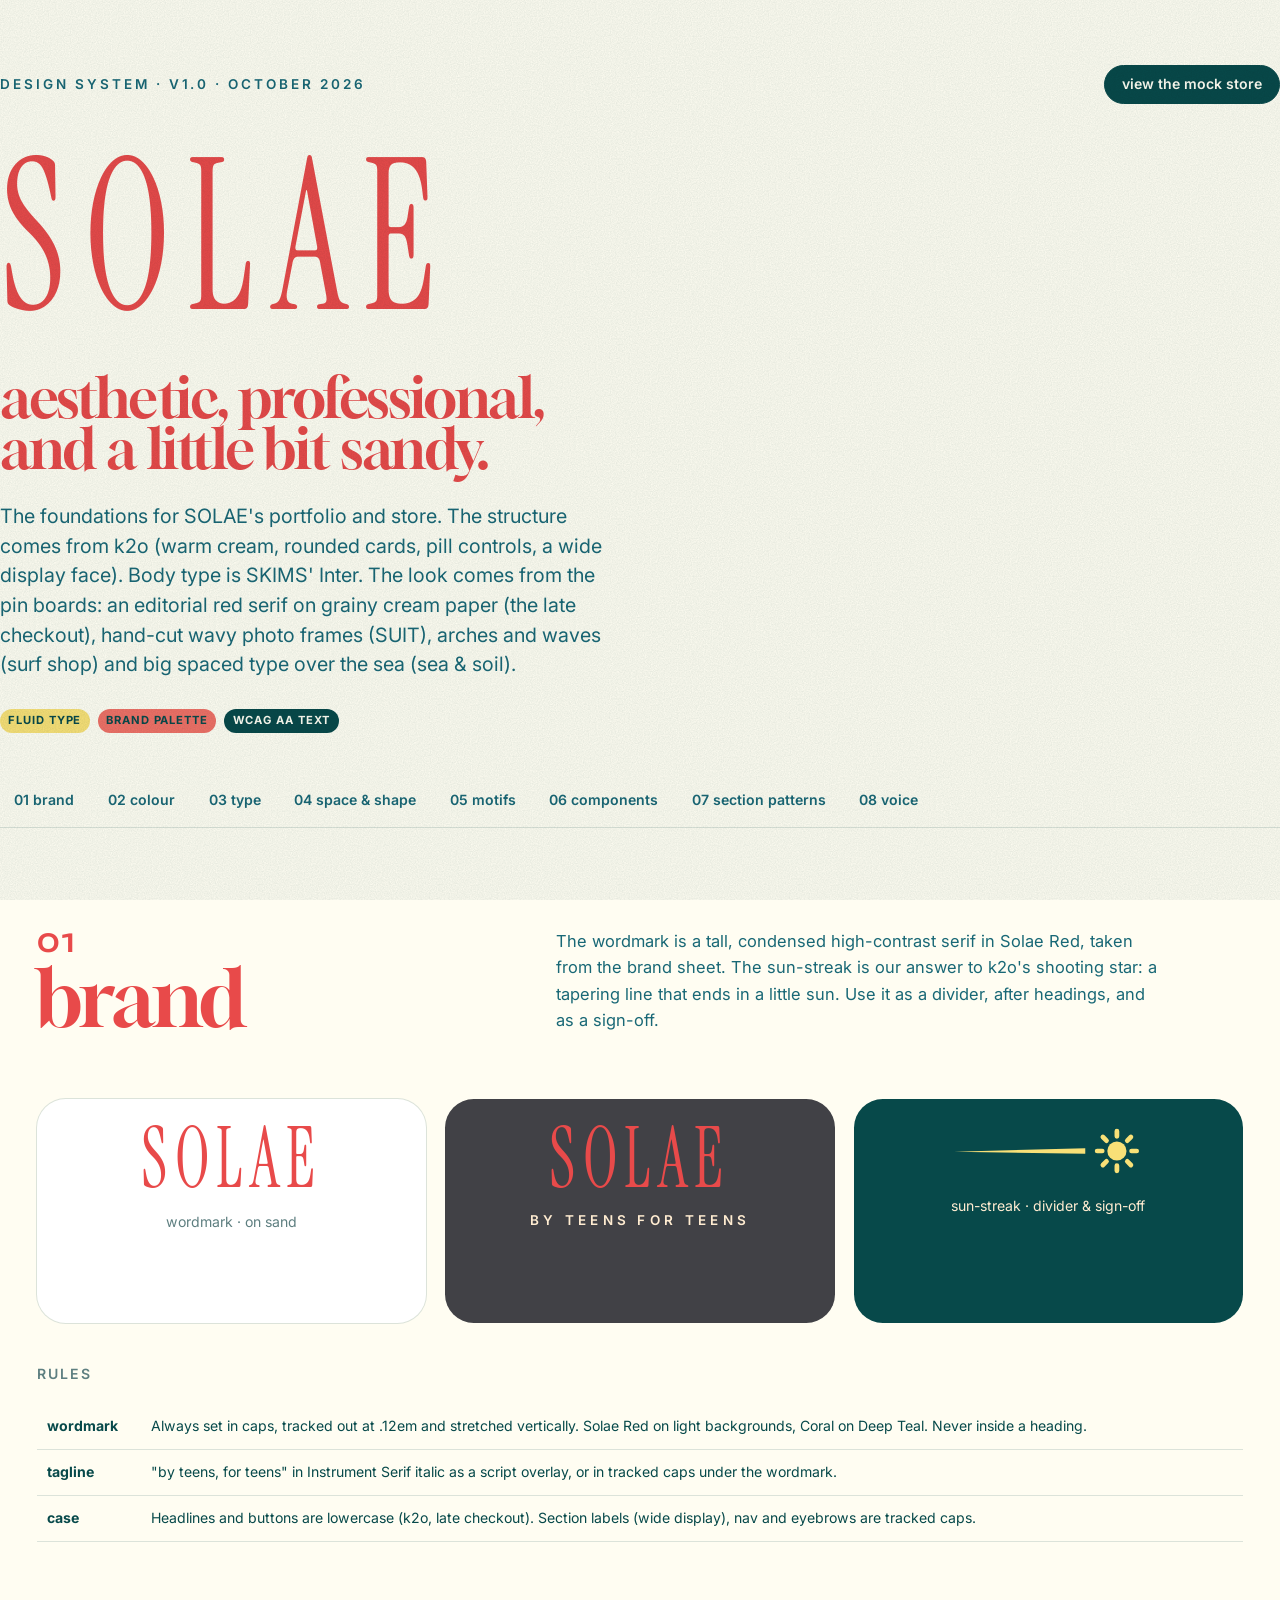
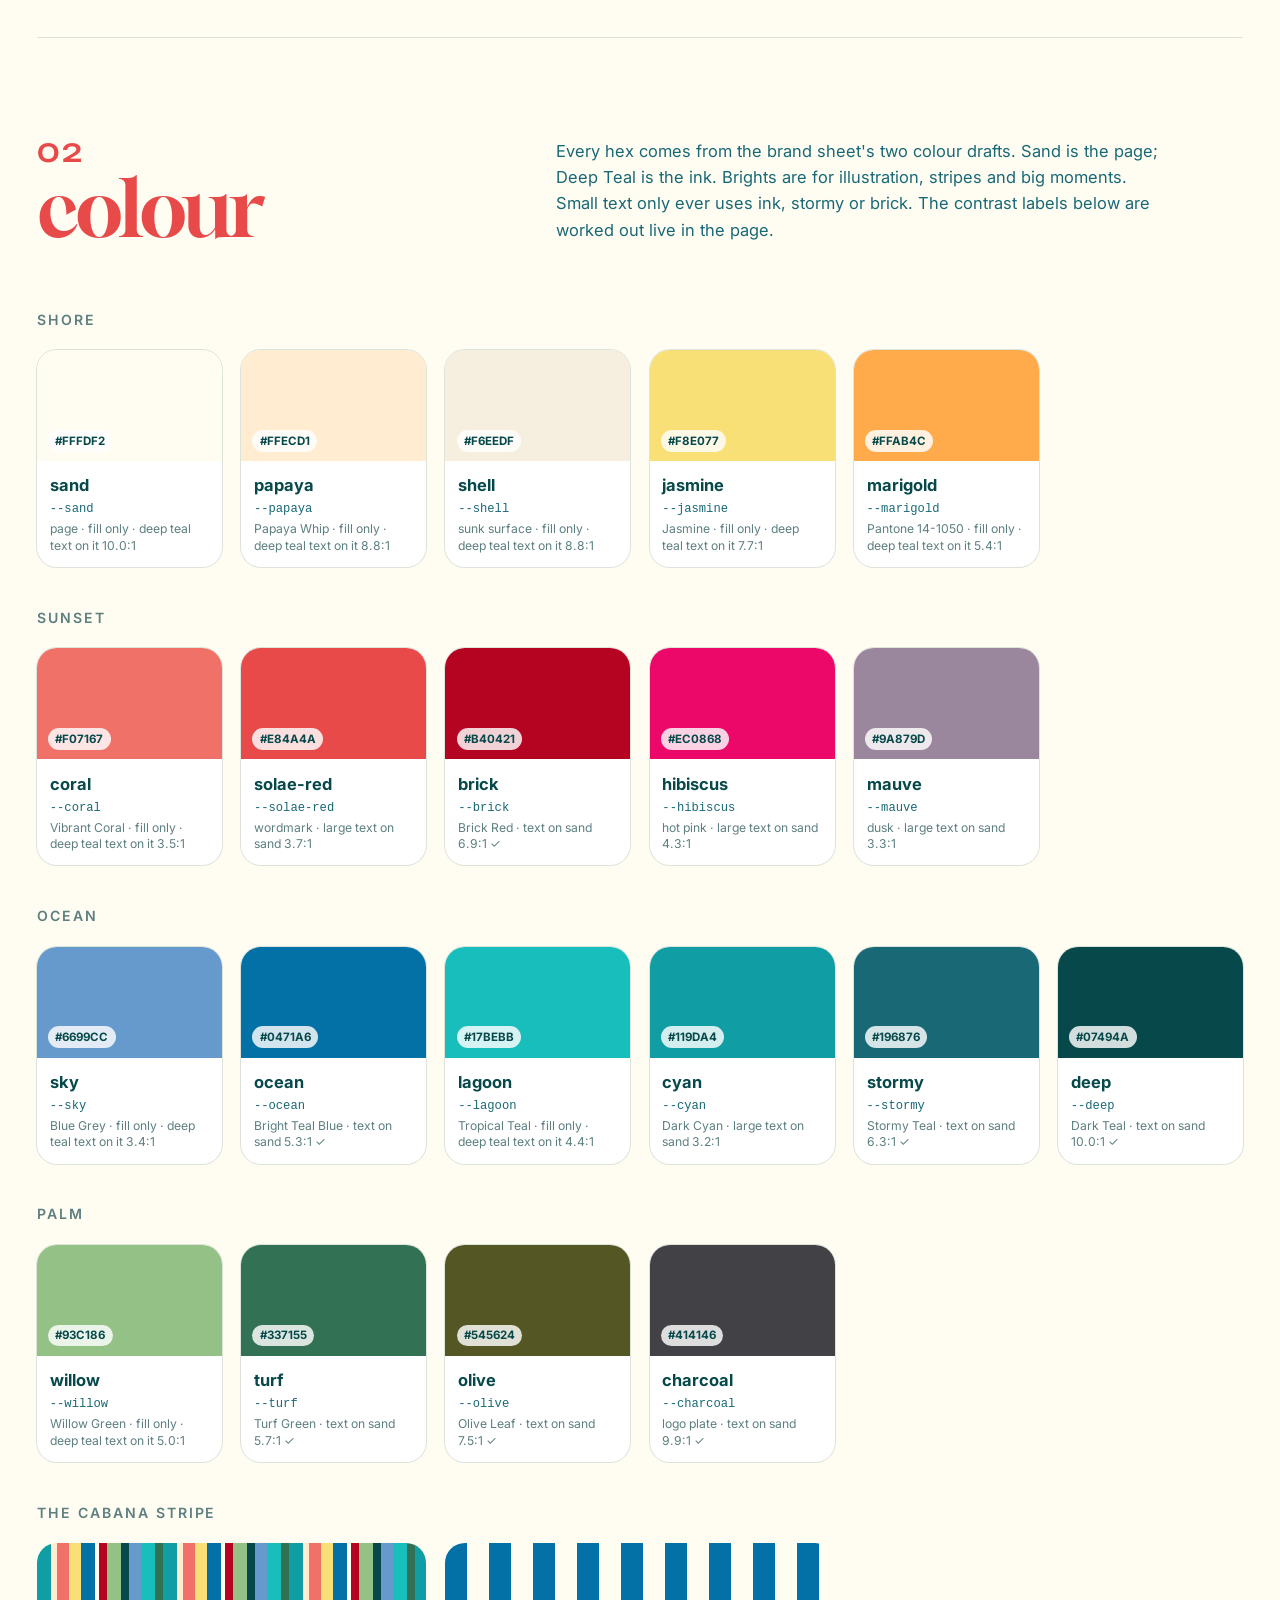
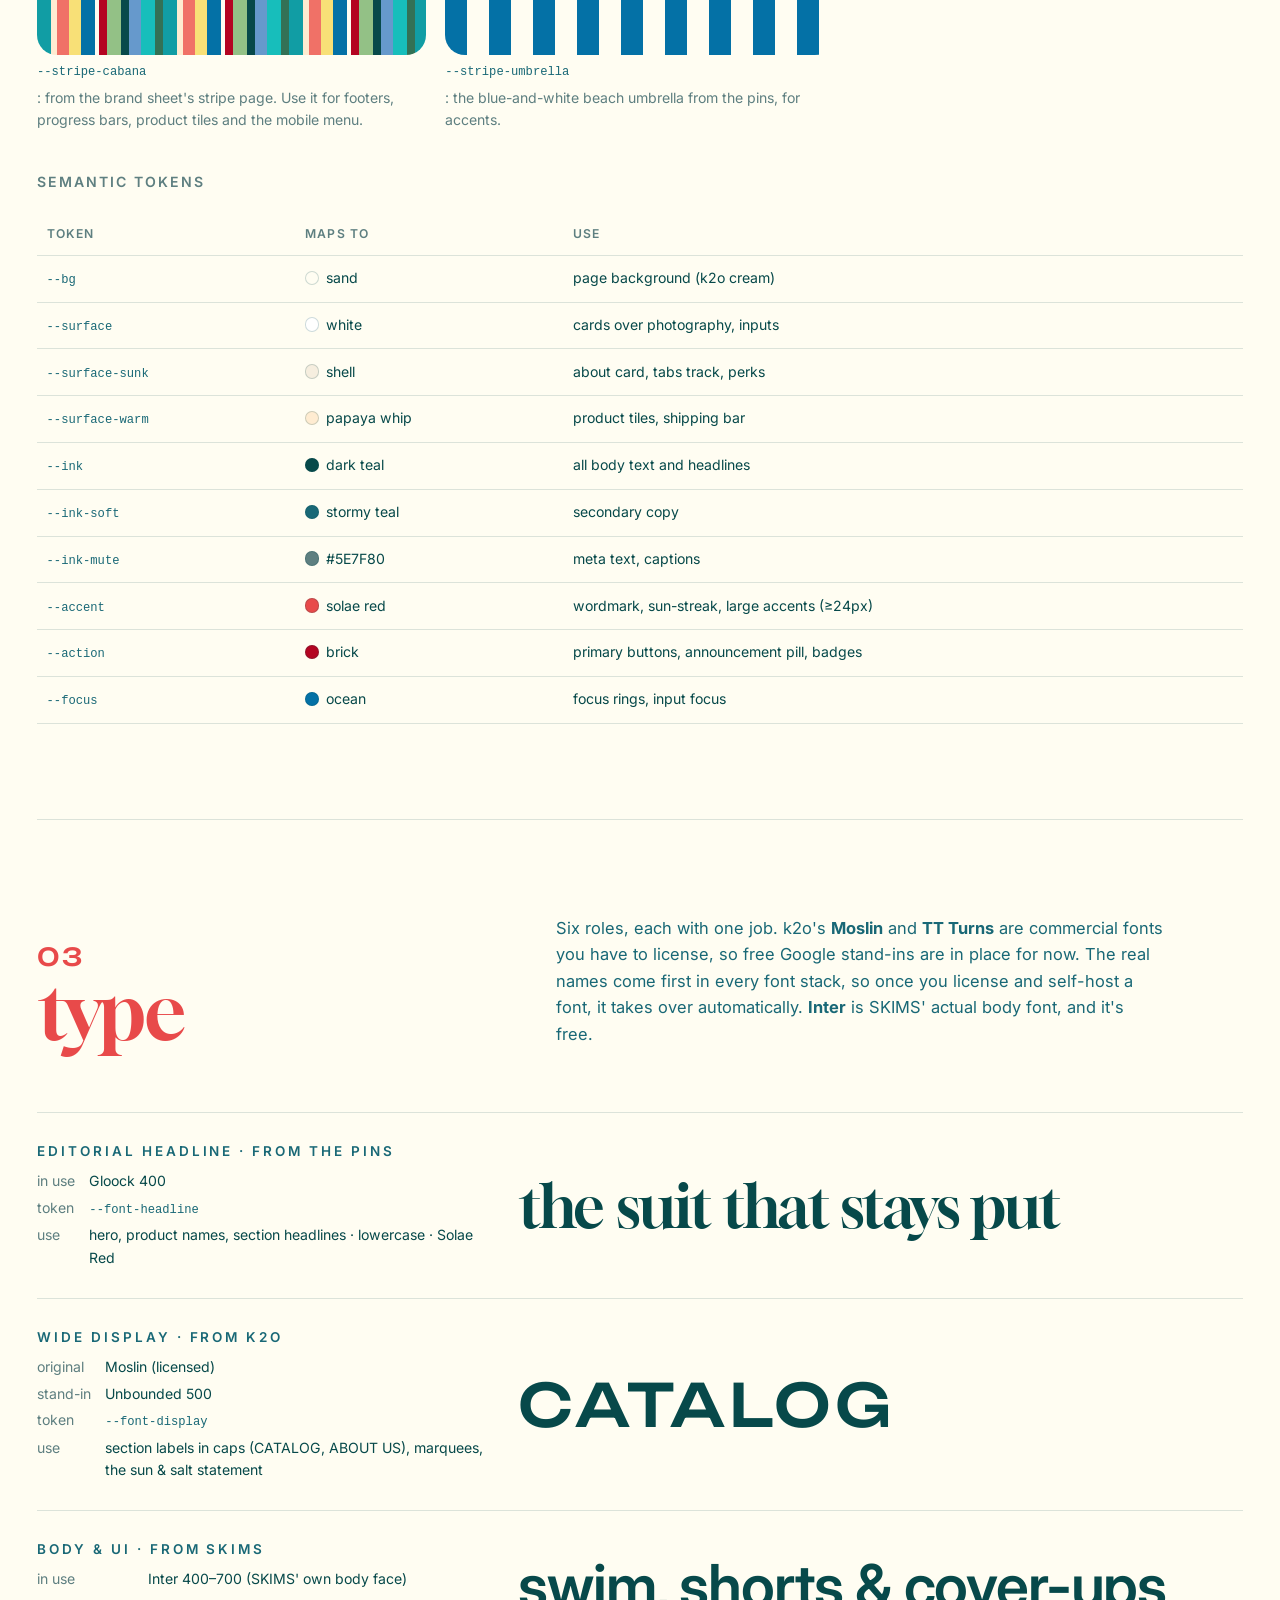
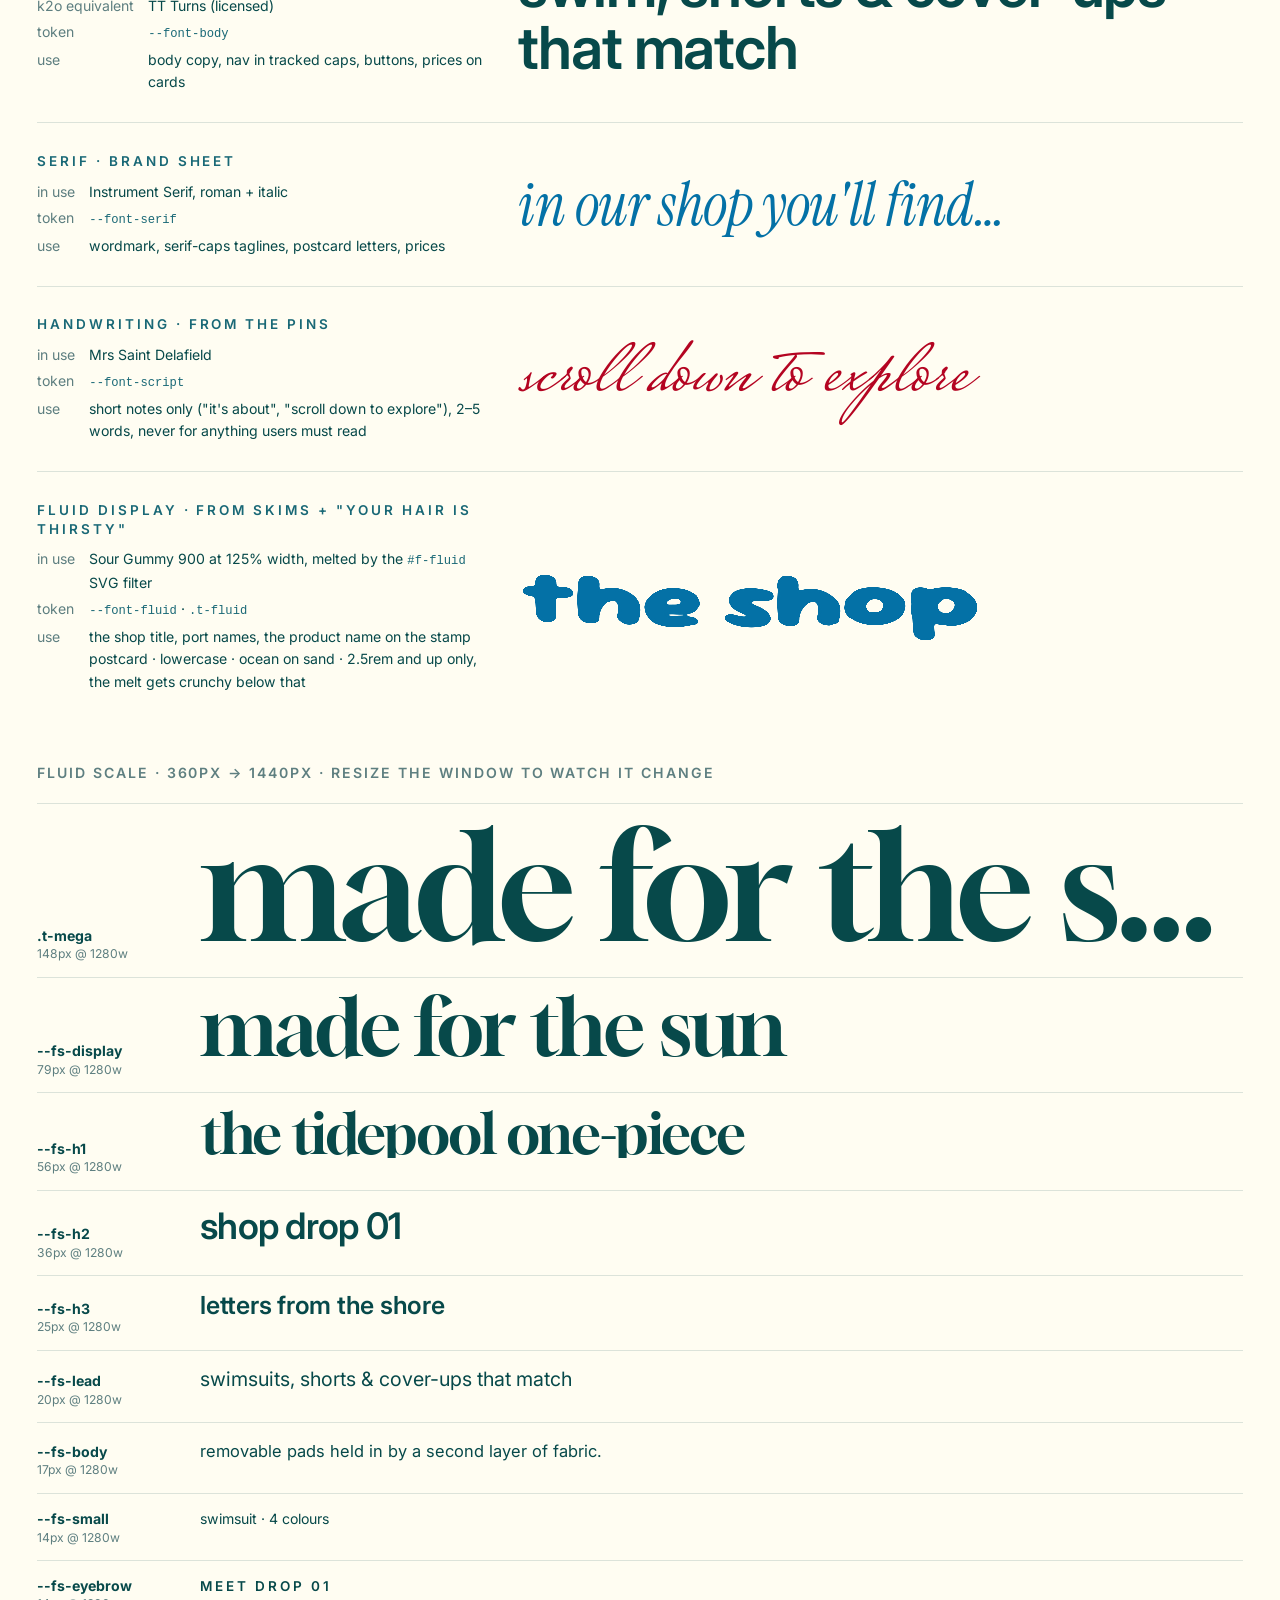
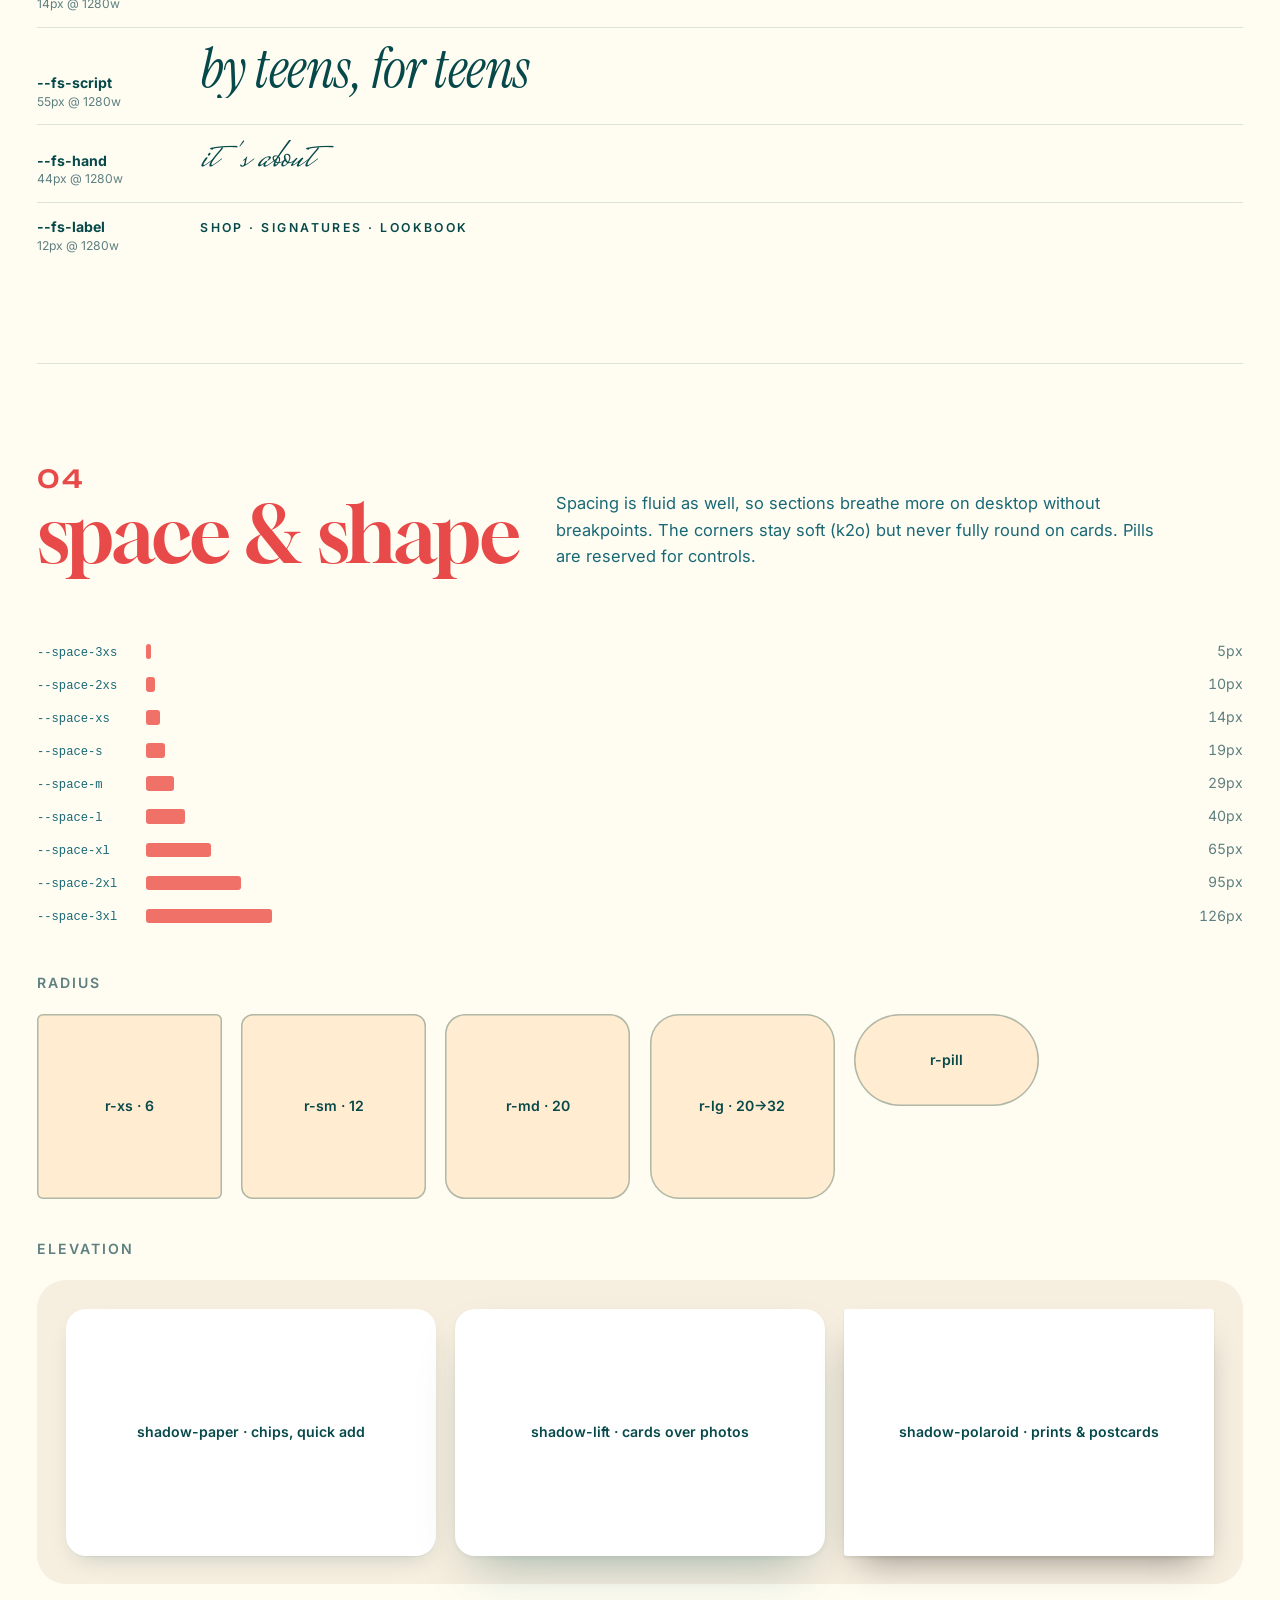
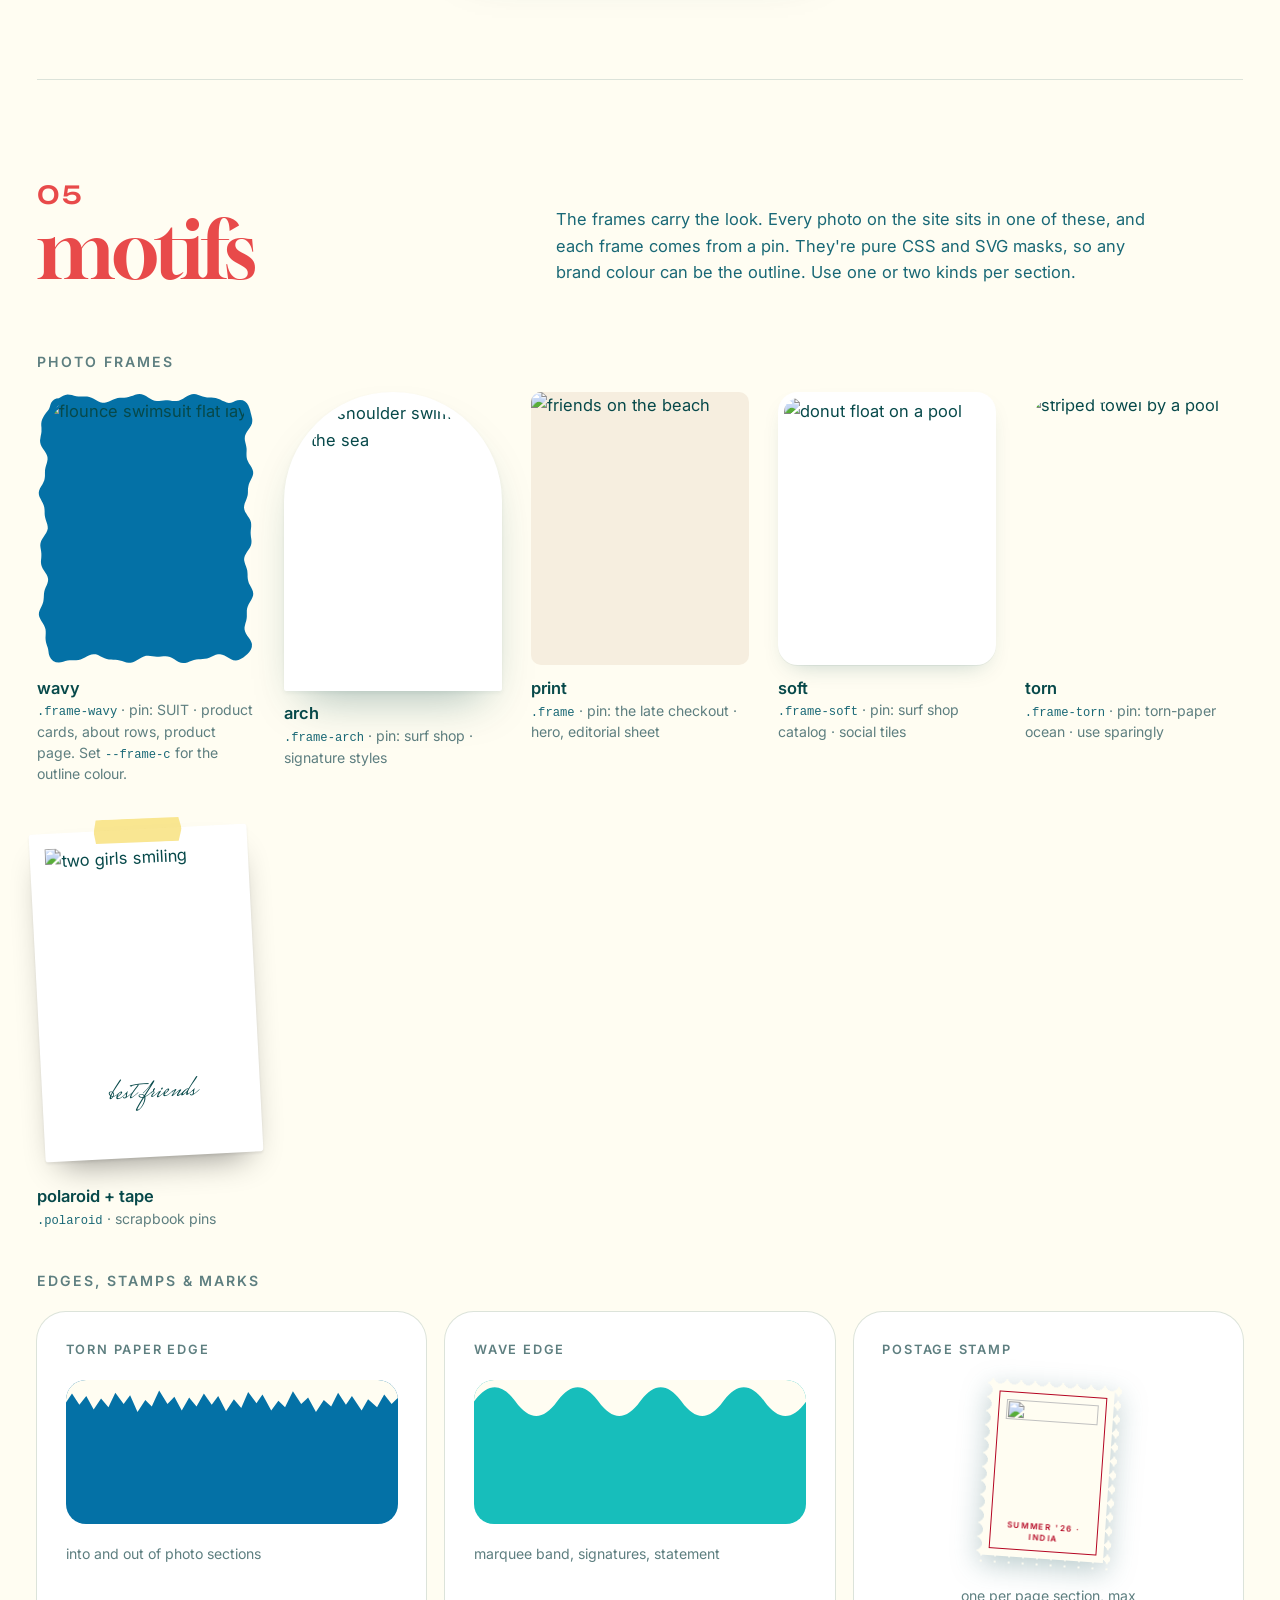
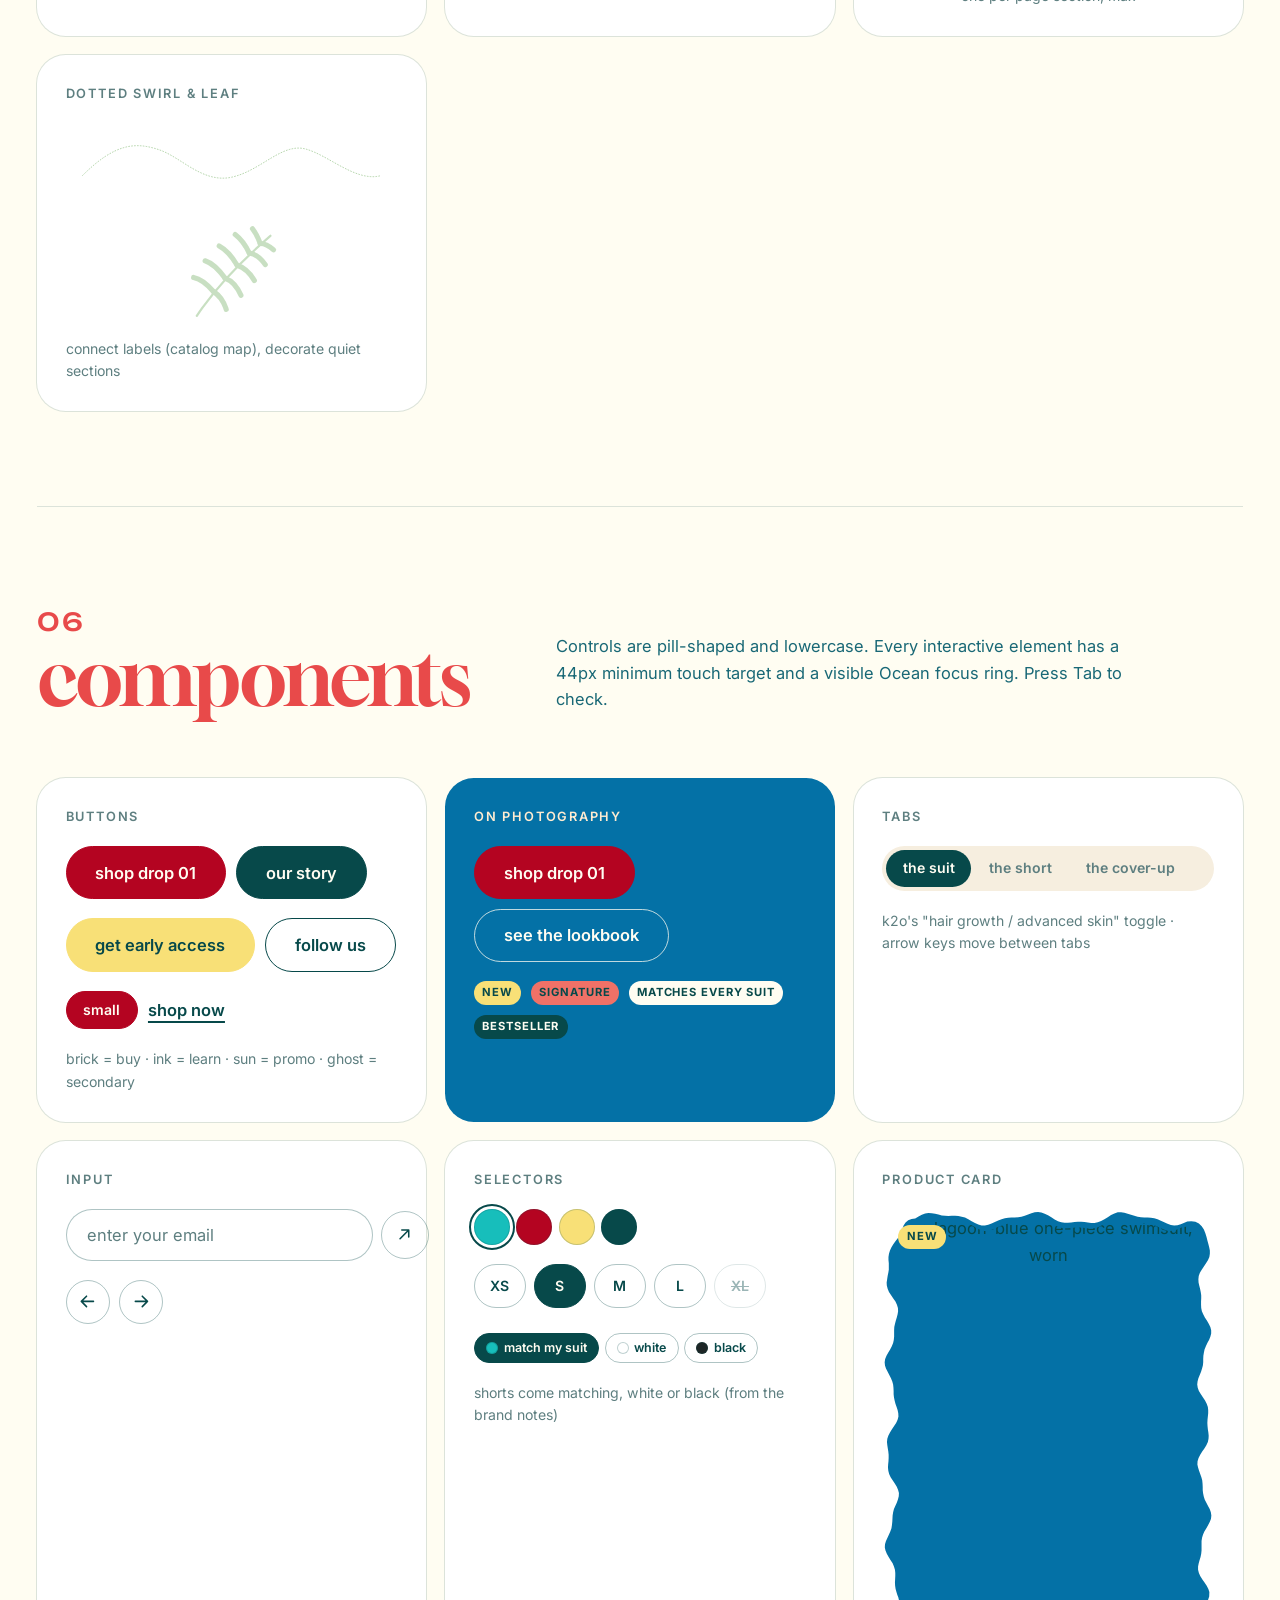
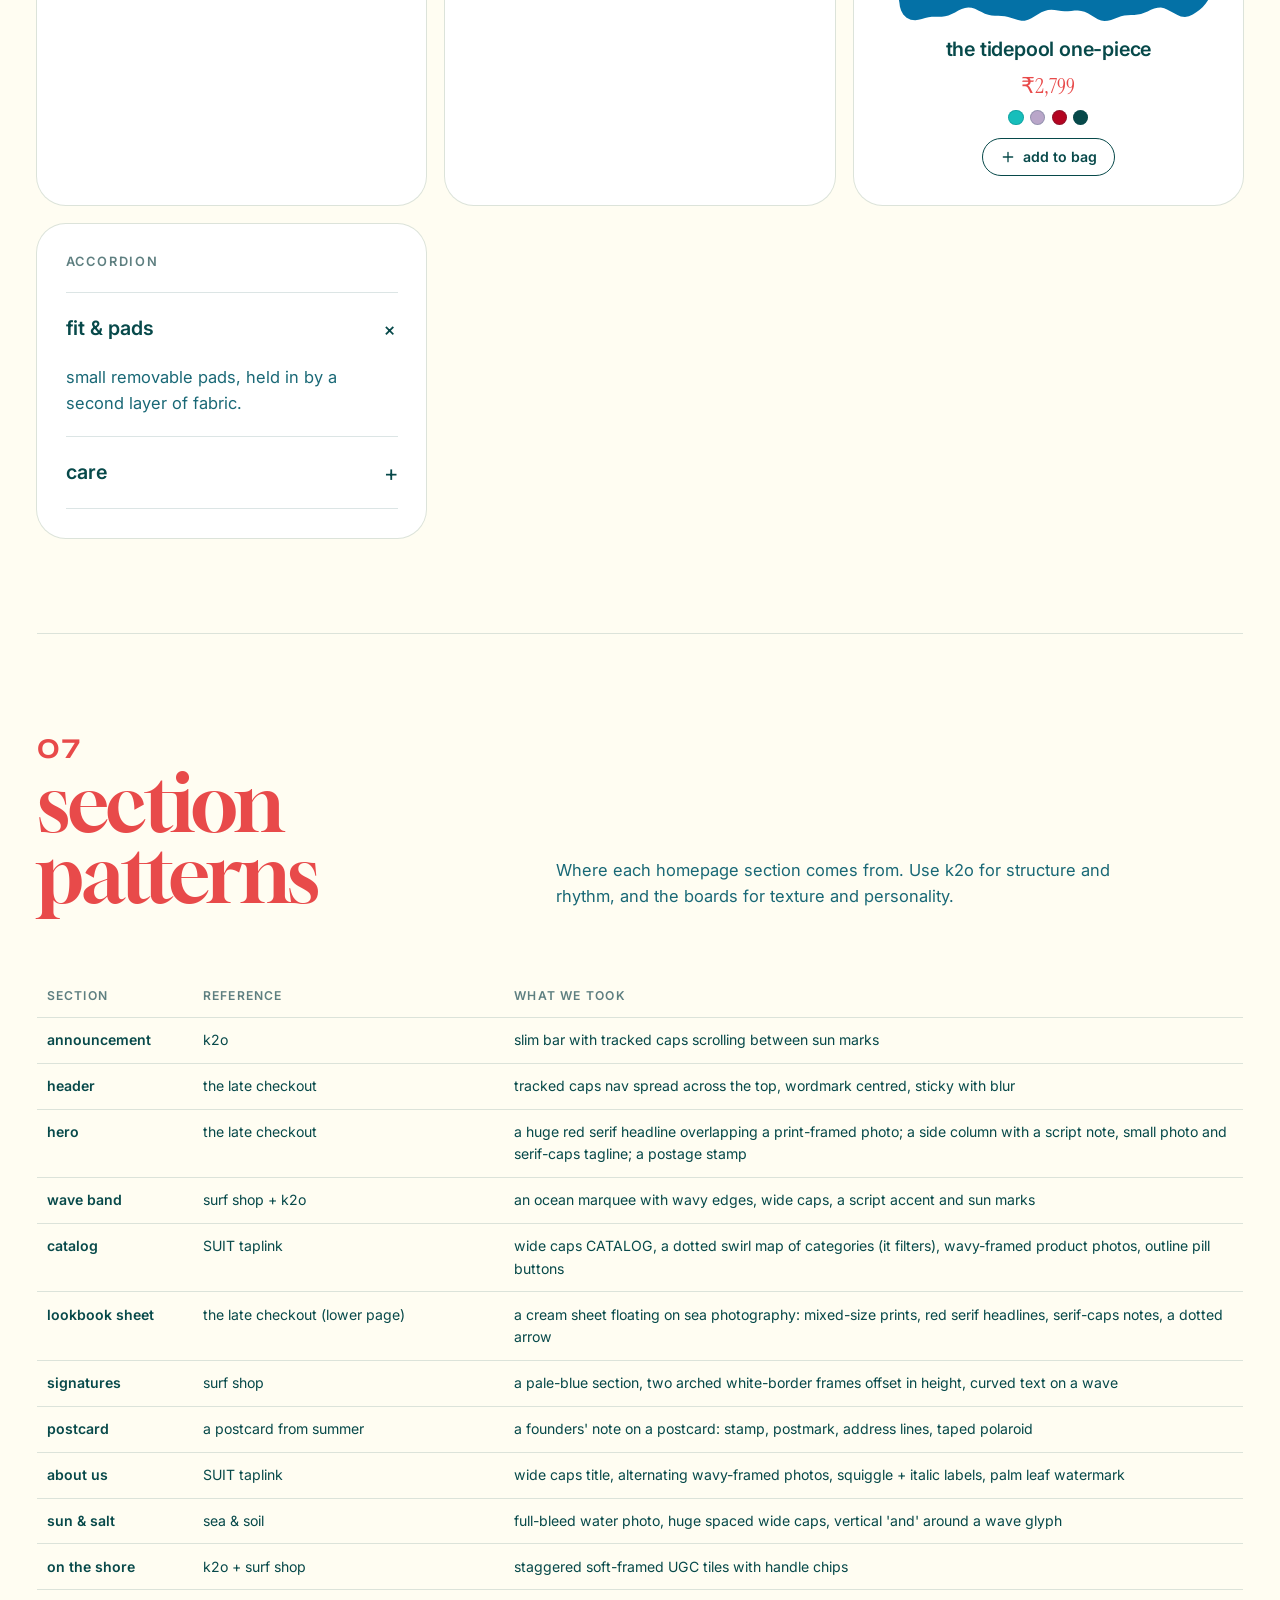
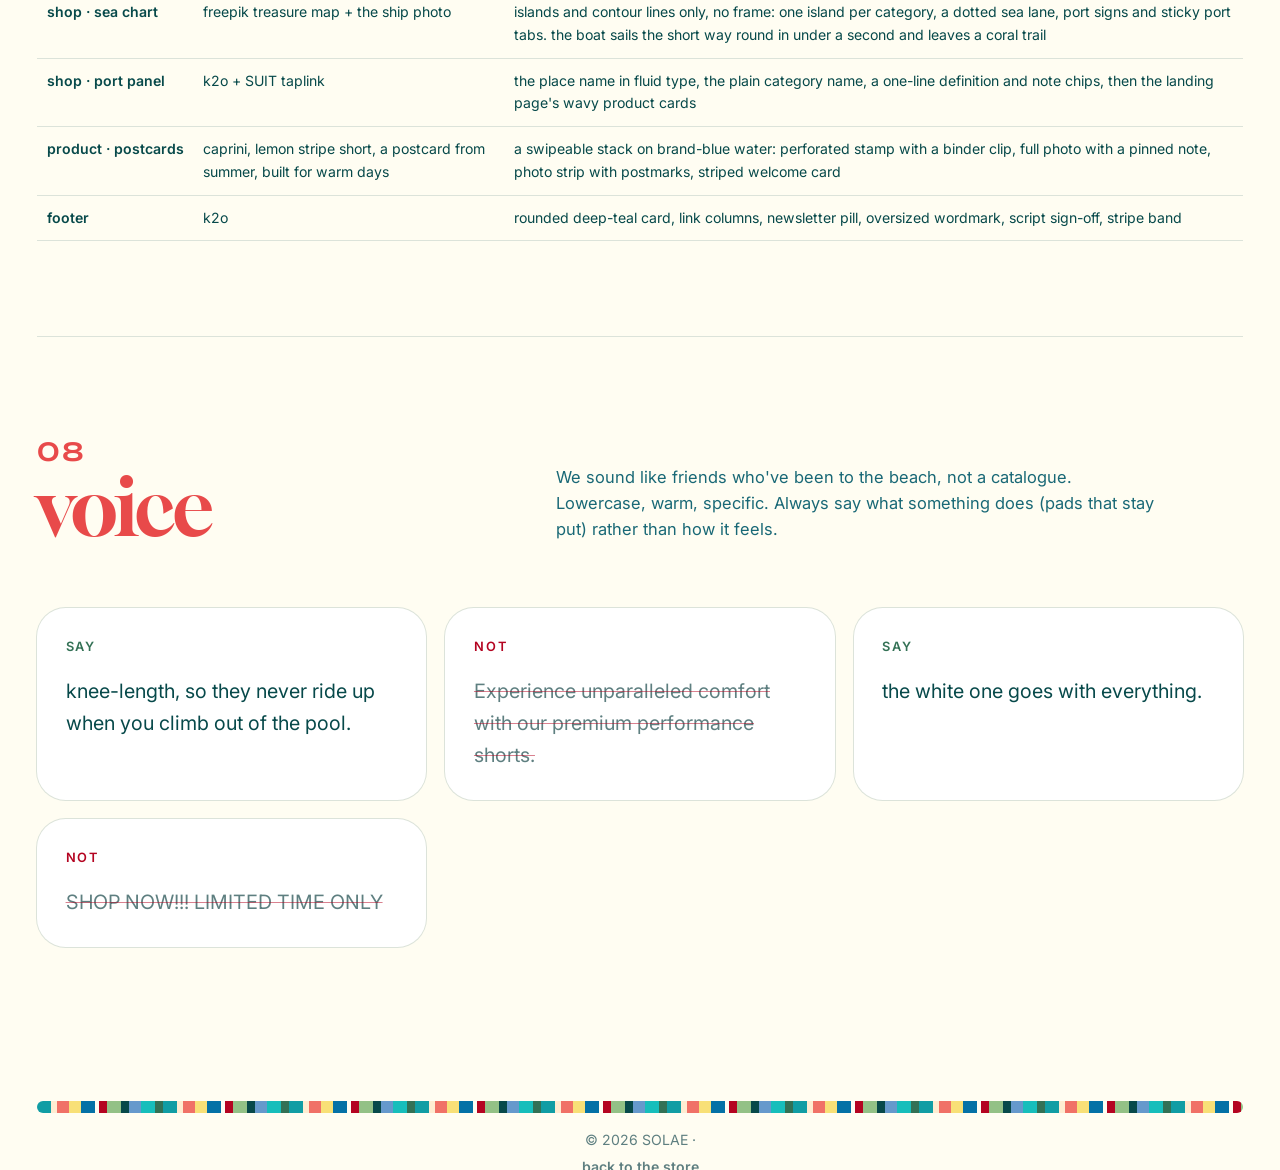
==== commit 38fe235e: "Add shop map tab, fluid display type and postcard product page - shop.html: a new shop tab drawn as " ====
--- a/design-system.html
+++ b/design-system.html
@@ -7,7 +7,7 @@
   <meta name="description" content="Tokens, type, motifs and components for the SOLAE swim storefront.">
   <link rel="preconnect" href="https://fonts.googleapis.com">
   <link rel="preconnect" href="https://fonts.gstatic.com" crossorigin>
-  <link rel="stylesheet" href="https://fonts.googleapis.com/css2?family=Gloock&family=Instrument+Serif:ital@0;1&family=Inter:wght@400;500;600;700&family=Mrs+Saint+Delafield&family=Unbounded:wght@400;500;600&display=swap">
+  <link rel="stylesheet" href="https://fonts.googleapis.com/css2?family=Gloock&family=Instrument+Serif:ital@0;1&family=Inter:wght@400;500;600;700&family=Mrs+Saint+Delafield&family=Sour+Gummy:ital,wdth,wght@0,125,900;1,125,900&family=Unbounded:wght@400;500;600&display=swap">
   <link rel="stylesheet" href="assets/css/tokens.css">
   <link rel="stylesheet" href="assets/css/solae.css">
   <style>
@@ -158,7 +158,7 @@
     <section id="type" class="ds-sec">
       <div class="ds-sec__head">
         <div><p class="num">03</p><h2 class="t-headline t-display">type</h2></div>
-        <p>Five roles, each with one job. k2o's <b>Moslin</b> and <b>TT Turns</b> are commercial fonts you have to license, so free Google stand-ins are in place for now. The real names come first in every font stack, so once you license and self-host a font, it takes over automatically. <b>Inter</b> is SKIMS' actual body font, and it's free.</p>
+        <p>Six roles, each with one job. k2o's <b>Moslin</b> and <b>TT Turns</b> are commercial fonts you have to license, so free Google stand-ins are in place for now. The real names come first in every font stack, so once you license and self-host a font, it takes over automatically. <b>Inter</b> is SKIMS' actual body font, and it's free.</p>
       </div>
 
       <div class="fam">
@@ -185,6 +185,12 @@
         <div><p class="t-eyebrow t-soft">handwriting · from the pins</p>
           <dl><dt>in use</dt><dd>Mrs Saint Delafield</dd><dt>token</dt><dd><code class="inline">--font-script</code></dd><dt>use</dt><dd>short notes only ("it's about", "scroll down to explore"), 2–5 words, never for anything users must read</dd></dl></div>
         <p class="fam__spec t-hand" style="font-size:clamp(3rem,2rem + 4vw,5.5rem);color:var(--brick)">scroll down to explore</p>
+      </div>
+
+      <div class="fam">
+        <div><p class="t-eyebrow t-soft">fluid display · from SKIMS + "your hair is thirsty"</p>
+          <dl><dt>in use</dt><dd>Sour Gummy 900 at 125% width, melted by the <code class="inline">#f-fluid</code> SVG filter</dd><dt>token</dt><dd><code class="inline">--font-fluid</code> · <code class="inline">.t-fluid</code></dd><dt>use</dt><dd>the shop title, port names, the product name on the stamp postcard · lowercase · ocean on sand · 2.5rem and up only, the melt gets crunchy below that</dd></dl></div>
+        <p class="fam__spec t-fluid" style="font-size:clamp(2.8rem,2rem + 3.4vw,5rem);color:var(--ocean)">the shop</p>
       </div>
 
       <p class="ds-sub">fluid scale · 360px → 1440px · resize the window to watch it change</p>
@@ -299,6 +305,9 @@
           <tr><td>about us</td><td>SUIT taplink</td><td>wide caps title, alternating wavy-framed photos, squiggle + italic labels, palm leaf watermark</td></tr>
           <tr><td>sun &amp; salt</td><td>sea &amp; soil</td><td>full-bleed water photo, huge spaced wide caps, vertical 'and' around a wave glyph</td></tr>
           <tr><td>on the shore</td><td>k2o + surf shop</td><td>staggered soft-framed UGC tiles with handle chips</td></tr>
+          <tr><td>shop · sea chart</td><td>freepik treasure map + the ship photo</td><td>islands and contour lines only, no frame: one island per category, a dotted sea lane, port signs and sticky port tabs. the boat sails the short way round in under a second and leaves a coral trail</td></tr>
+          <tr><td>shop · port panel</td><td>k2o + SUIT taplink</td><td>the place name in fluid type, the plain category name, a one-line definition and note chips, then the landing page's wavy product cards</td></tr>
+          <tr><td>product · postcards</td><td>caprini, lemon stripe short, a postcard from summer, built for warm days</td><td>a swipeable stack on brand-blue water: perforated stamp with a binder clip, full photo with a pinned note, photo strip with postmarks, striped welcome card</td></tr>
           <tr><td>footer</td><td>k2o</td><td>rounded deep-teal card, link columns, newsletter pill, oversized wordmark, script sign-off, stripe band</td></tr>
         </tbody>
       </table></div>
--- a/assets/css/tokens.css
+++ b/assets/css/tokens.css
@@ -65,6 +65,7 @@
   --font-body:     "Inter", "TT Turns", system-ui, sans-serif;            /* SKIMS body */
   --font-serif:    "Instrument Serif", "Times New Roman", serif;           /* wordmark + captions */
   --font-script:   "Mrs Saint Delafield", "Brush Script MT", cursive;      /* handwritten notes */
+  --font-fluid:    "Sour Gummy", "Unbounded", "Arial Black", sans-serif;   /* gooey wide display (SKIMS, "your hair is thirsty") */
 
   /* Fluid type scale — 360px → 1440px viewport */
   --fs-mega:    clamp(3rem,     1.4rem + 7.1vw,  7.75rem);
--- a/assets/css/solae.css
+++ b/assets/css/solae.css
@@ -56,6 +56,8 @@
 .t-eyebrow { font-family: var(--font-body); font-weight: 600; font-size: var(--fs-eyebrow); text-transform: uppercase; letter-spacing: var(--track-eyebrow); line-height: 1.4; }
 .t-script { font-family: var(--font-serif); font-style: italic; font-weight: 400; font-size: var(--fs-script); line-height: 1; letter-spacing: -.01em; }
 .t-hand { font-family: var(--font-script); font-weight: 400; font-size: var(--fs-hand); line-height: .9; color: var(--deep); }
+/* gooey wide display (SKIMS, "your hair is thirsty"): Sour Gummy at full width, melted by #f-fluid. big moments only, never under 2.5rem */
+.t-fluid { font-family: var(--font-fluid); font-weight: 900; font-stretch: 125%; text-transform: lowercase; letter-spacing: -.015em; line-height: .92; filter: url(#f-fluid); }
 .t-lead  { font-size: var(--fs-lead); line-height: 1.5; }
 .t-small { font-size: var(--fs-small); }
 .t-soft  { color: var(--ink-soft); }
@@ -177,6 +179,7 @@
 
 .swatches { display: flex; gap: .4rem; flex-wrap: wrap; }
 .swatch { width: .95rem; height: .95rem; border-radius: 50%; background: var(--c); box-shadow: inset 0 0 0 1px rgba(7, 73, 74, .2); }
+.swatch-more { font-size: .7rem; font-weight: 700; line-height: .95rem; color: var(--ink-mute); }
 .swatch--lg { width: 2.25rem; height: 2.25rem; border: 0; padding: 0; position: relative; }
 .swatch--lg[aria-checked="true"]::after, .swatch--lg[aria-pressed="true"]::after { content: ""; position: absolute; inset: -5px; border-radius: 50%; border: 2px solid var(--deep); }
 .sizes { display: flex; gap: .5rem; flex-wrap: wrap; }
@@ -267,11 +270,14 @@
   .catmap svg { display: none; }
   .catmap button { position: static; translate: none; border: 1.5px solid var(--line-strong); }
 }
+.catalog__more { display: grid; justify-items: center; gap: .2rem; margin-top: var(--space-xl); }
+.catalog__more .t-hand { color: var(--brick); transform: rotate(-4deg); }
 .grid-products { display: grid; grid-template-columns: repeat(4, minmax(0, 1fr)); gap: clamp(1rem, .5rem + 1.8vw, 2.5rem) clamp(.75rem, .4rem + 1.4vw, 2rem); }
 @media (max-width: 1000px) { .grid-products { grid-template-columns: repeat(3, minmax(0, 1fr)); } }
 @media (max-width: 720px) { .grid-products { grid-template-columns: repeat(2, minmax(0, 1fr)); } }
 
 .card { position: relative; display: flex; flex-direction: column; gap: .8rem; text-align: center; }
+.card.reveal { transition-delay: calc(min(var(--i, 0), 6) * 45ms); }
 .card[hidden] { display: none; }
 .card__media { position: relative; }
 .card__media .frame-wavy { aspect-ratio: 4 / 5; }
@@ -464,15 +470,6 @@
 .crumbs { font-size: var(--fs-small); color: var(--ink-mute); display: flex; gap: .5rem; flex-wrap: wrap; padding-block: var(--space-s); text-transform: lowercase; }
 .crumbs a:hover { color: var(--ink); text-decoration: underline; }
 .pdp { display: grid; grid-template-columns: minmax(0, 1.15fr) minmax(0, 1fr); gap: clamp(1.5rem, 1rem + 3vw, 5rem); align-items: start; }
-.gallery { display: grid; grid-template-columns: 5.5rem 1fr; gap: 1rem; position: sticky; top: calc(var(--header-h) + 1rem); }
-.gallery__thumbs { display: grid; gap: .75rem; align-content: start; }
-.gallery__thumbs button { border: 2px solid transparent; padding: 3px; border-radius: 10px; background: none; }
-.gallery__thumbs button[aria-pressed="true"] { border-color: var(--deep); }
-.gallery__thumbs .frame { aspect-ratio: 4 / 5; border-radius: 7px; }
-.gallery__main { position: relative; }
-.gallery__main .frame-wavy { aspect-ratio: 4 / 5; --frame-w: 8px; }
-.gallery__main .badge { position: absolute; top: 1.4rem; left: 1.4rem; z-index: 1; }
-.gallery__main .t-hand { position: absolute; right: -.5rem; bottom: -1.2rem; transform: rotate(-6deg); color: var(--brick); z-index: 1; }
 .buy { display: grid; gap: var(--space-m); }
 .buy__title { display: grid; gap: .5rem; }
 .buy__title h1 { font-size: clamp(2.6rem, 1.8rem + 3vw, 4.6rem); }
@@ -504,7 +501,261 @@
 .acc details[open] summary::after { transform: rotate(45deg); }
 .acc details > div { padding-bottom: 1.2rem; color: var(--ink-soft); }
 .acc ul { padding-left: 1.1rem; display: grid; gap: .35rem; }
-@media (max-width: 900px) { .pdp { grid-template-columns: 1fr; } .gallery { position: static; grid-template-columns: 1fr; } .gallery__thumbs { grid-template-columns: repeat(4, 1fr); order: 2; } }
+@media (max-width: 900px) { .pdp { grid-template-columns: 1fr; } }
+
+/* ---- Product page: postcards on the sea (pins: caprini, lemon stripe short,
+        a postcard from summer, built for warm days) ------------------------- */
+.sea {
+  --paper: #FFFDF6;
+  position: sticky; top: calc(var(--header-h) + 1rem); isolation: isolate; overflow: hidden;
+  height: min(calc(100svh - var(--header-h) - 2rem), 54rem); min-height: 32rem;
+  border-radius: var(--r-lg); color: var(--sand);
+  background:
+    radial-gradient(120% 55% at 12% 0%, rgba(255, 253, 242, .3), transparent 60%),
+    url("data:image/svg+xml,%3Csvg xmlns='http://www.w3.org/2000/svg' width='1000' height='1300'%3E%3Cfilter id='r'%3E%3CfeTurbulence type='fractalNoise' baseFrequency='.004 .045' numOctaves='2' seed='8'/%3E%3CfeColorMatrix values='0 0 0 0 1 0 0 0 0 1 0 0 0 0 .95 0 0 0 -2.6 1.32'/%3E%3C/filter%3E%3Crect width='100%25' height='100%25' filter='url(%23r)'/%3E%3C/svg%3E") center / cover no-repeat,
+    linear-gradient(172deg, var(--lagoon), var(--cyan) 32%, var(--ocean) 72%, var(--stormy));
+}
+/* sun glints on the water */
+.sea::before {
+  content: ""; position: absolute; inset: 0; z-index: -1; pointer-events: none;
+  background: url("data:image/svg+xml,%3Csvg xmlns='http://www.w3.org/2000/svg' width='260' height='220'%3E%3Cg fill='%23FFFDF2'%3E%3Cpath d='M30 40l2 7 7 2-7 2-2 7-2-7-7-2 7-2z'/%3E%3Cpath d='M190 30l1.4 5 5 1.4-5 1.4-1.4 5-1.4-5-5-1.4 5-1.4z'/%3E%3Cpath d='M120 150l2.4 8 8 2.4-8 2.4-2.4 8-2.4-8-8-2.4 8-2.4z'/%3E%3Cpath d='M230 170l1.2 4 4 1.2-4 1.2-1.2 4-1.2-4-4-1.2 4-1.2z'/%3E%3Ccircle cx='80' cy='100' r='1.6'/%3E%3Ccircle cx='160' cy='80' r='1.2'/%3E%3Ccircle cx='60' cy='190' r='1.4'/%3E%3C/g%3E%3C/svg%3E") 0 0 / 260px 220px;
+  animation: glint 3.2s ease-in-out infinite alternate;
+}
+@keyframes glint { from { opacity: .35; } to { opacity: .95; } }
+@media (prefers-reduced-motion: reduce) { .sea::before { animation: none; opacity: .7; } }
+.sea__back { position: absolute; top: 1rem; left: 1rem; z-index: 3; display: grid; place-items: center; width: 2.9rem; height: 2.9rem; border-radius: var(--r-sm); background: var(--sand); color: var(--deep); box-shadow: var(--shadow-paper); }
+.sea__back svg { width: 1.3rem; height: 1.3rem; }
+.sea__where { position: absolute; top: 1.35rem; left: 4.6rem; z-index: 3; display: inline-flex; align-items: center; gap: .45rem; padding: .3rem .8rem; border-radius: var(--r-pill); background: rgba(255, 253, 242, .9); color: var(--deep); }
+.sea__where svg { width: 1.05rem; height: .85rem; color: var(--brick); }
+.sea__hint { position: absolute; right: 1.25rem; top: 1rem; z-index: 3; color: var(--sand); transform: rotate(-5deg); font-size: clamp(1.6rem, 1.3rem + 1vw, 2.3rem); pointer-events: none; }
+.posts { position: absolute; inset: 0; display: grid; grid-auto-flow: column; grid-auto-columns: 100%; grid-template-rows: 100%; overflow-x: auto; overflow-y: hidden; scroll-snap-type: x mandatory; overscroll-behavior-x: contain; scrollbar-width: none; }
+.posts::-webkit-scrollbar { display: none; }
+.posts:focus-visible { outline-offset: -6px; }
+.posts__slide { container-type: size; display: grid; place-items: center; padding: 4.6rem clamp(1rem, 4%, 3rem) 4.9rem; scroll-snap-align: center; scroll-snap-stop: always; }
+.sea__bar { position: absolute; left: 50%; bottom: 1rem; translate: -50% 0; z-index: 3; display: flex; align-items: center; gap: .6rem; padding: .3rem; border-radius: var(--r-pill); background: rgba(7, 73, 74, .35); backdrop-filter: blur(8px); -webkit-backdrop-filter: blur(8px); }
+.sea__arrow { display: grid; place-items: center; width: 2.75rem; height: 2.75rem; border: 0; border-radius: 50%; background: var(--sand); color: var(--deep); }
+.sea__arrow svg { width: 1.2rem; height: 1.2rem; }
+.sea__dots { display: flex; gap: .15rem; }
+.sea__dots button { width: 1.5rem; height: 2.75rem; padding: 0; border: 0; background: none; display: grid; place-items: center; }
+.sea__dots button::after { content: ""; width: .5rem; height: .5rem; border-radius: var(--r-pill); background: rgba(255, 253, 242, .55); transition: width var(--dur-base) var(--ease-out), background var(--dur-base); }
+.sea__dots button[aria-current="true"]::after { width: 1.25rem; background: var(--sand); }
+
+/* every postcard sizes itself from the slide (cq units) and its type from its own width (cqi) */
+.post { position: relative; container-type: inline-size; color: var(--deep); }
+.post img { display: block; width: 100%; height: 100%; object-fit: cover; }
+.post__perf {
+  --notch: 2.2cqi; background: var(--paper); padding: calc(var(--notch) * 1.5);
+  -webkit-mask: linear-gradient(#000 0 0) content-box, radial-gradient(circle var(--notch) at var(--notch) var(--notch), #0000 98%, #000) calc(var(--notch) * -1) calc(var(--notch) * -1) / calc(var(--notch) * 2) calc(var(--notch) * 2);
+          mask: linear-gradient(#000 0 0) content-box, radial-gradient(circle var(--notch) at var(--notch) var(--notch), #0000 98%, #000) calc(var(--notch) * -1) calc(var(--notch) * -1) / calc(var(--notch) * 2) calc(var(--notch) * 2);
+}
+.post__sheet { background: var(--paper); }
+
+/* 1 · the stamp (lemon stripe short) */
+.post--stamp { width: min(100cqw, 100cqh * .66); rotate: -1.4deg; filter: drop-shadow(0 18px 22px rgba(4, 40, 41, .38)); }
+.post--stamp .post__sheet { display: grid; gap: 2.2cqi; padding: 4cqi 4.5cqi 3.6cqi; box-shadow: inset 0 0 0 .3cqi rgba(7, 73, 74, .14); }
+.post__row { display: flex; justify-content: space-between; align-items: center; gap: 2cqi; }
+.post__row .t-label { font-size: 2.6cqi; color: var(--stormy); }
+.post__num { position: relative; font-family: var(--font-script); font-size: 10cqi; line-height: .8; padding: 1cqi 3cqi 0 2cqi; }
+.post__num::after { content: ""; position: absolute; inset: -1cqi -1cqi -1.4cqi -.5cqi; border: .35cqi solid currentColor; border-radius: 50%; rotate: -7deg; opacity: .7; }
+/* long names shrink to fit the stamp: --len is the character count */
+.post__name { font-size: min(12.5cqi, 105cqi / var(--len)); color: var(--ocean); margin-top: -.5cqi; white-space: nowrap; }
+@container (max-width: 380px) { .post__name { filter: none; } }
+.post__shot { aspect-ratio: 4 / 4.3; overflow: hidden; background: var(--shell); }
+.post__row--foot { align-items: end; font-weight: 600; font-size: 2.6cqi; letter-spacing: .14em; text-transform: uppercase; line-height: 1.3; }
+.post__row--foot span { display: grid; gap: .6cqi; }
+.post__row--foot span:last-child { text-align: right; }
+.post__row--foot b { font-family: var(--font-serif); font-weight: 400; font-size: 5.6cqi; letter-spacing: 0; color: var(--accent); line-height: 1; }
+.post__clip { position: absolute; top: -4.5cqi; right: 10cqi; width: 12cqi; rotate: 14deg; filter: drop-shadow(0 3px 3px rgba(4, 40, 41, .3)); }
+.post__clip-wire { fill: none; stroke: var(--deep); stroke-width: 3.5; stroke-linecap: round; }
+.post__clip-body { fill: var(--coral); stroke: var(--deep); stroke-width: 2; stroke-linejoin: round; }
+.post__clip-shine { stroke: var(--papaya); stroke-width: 2.5; stroke-linecap: round; opacity: .8; }
+
+/* 2 · the photo card (built for warm days) */
+.post--photo { width: min(100cqw, 100cqh * .8); aspect-ratio: 4 / 5; overflow: hidden; border: 1.8cqi solid var(--paper); border-radius: 2.2cqi; background: var(--shell); box-shadow: var(--shadow-polaroid); rotate: 1.2deg; }
+.post--photo > img { position: absolute; inset: 0; }
+.post--photo::before { content: ""; position: absolute; inset: 0 0 auto; height: 40%; z-index: 1; background: linear-gradient(rgba(255, 253, 242, .82), rgba(255, 253, 242, 0)); }
+.post__mast { position: absolute; top: 6cqi; right: 6cqi; z-index: 2; text-align: right; }
+.post__mast .t-label { font-size: 2.4cqi; color: var(--stormy); }
+.post__script { font-family: var(--font-serif); font-style: italic; font-size: 11cqi; line-height: .9; color: var(--ocean); margin-top: 3cqi; }
+.post__caps { font-family: var(--font-serif); text-transform: uppercase; font-size: 10.5cqi; line-height: .88; letter-spacing: .01em; color: var(--deep); }
+.post__note { position: absolute; right: 5cqi; bottom: 6cqi; z-index: 2; width: 48%; padding: 6cqi 4.5cqi 4.5cqi; background: var(--paper); box-shadow: var(--shadow-paper); rotate: -5deg; }
+.post__note p { font-family: var(--font-serif); font-style: italic; font-size: 3.8cqi; line-height: 1.28; color: var(--stormy); }
+.post__note::after { content: ""; position: absolute; inset: 1.6cqi; border: .3cqi dashed var(--line-strong); pointer-events: none; }
+.post__sun { position: absolute; top: -4cqi; left: 50%; translate: -50% 0; width: 9cqi; height: 9cqi; color: var(--marigold); filter: drop-shadow(0 2px 2px rgba(4, 40, 41, .3)); }
+
+/* 3 · the letter (a postcard from summer) */
+.post--letter { width: min(100cqw, 100cqh * .88); aspect-ratio: 1 / 1.1; filter: drop-shadow(0 18px 22px rgba(4, 40, 41, .38)); }
+.post--letter .post__perf { position: absolute; inset: 5% 0 7% 22%; }
+.post--letter .post__sheet { height: 100%; display: grid; align-content: start; gap: 2.4cqi; padding: 4cqi 4.5cqi 4cqi 15cqi; overflow: hidden; }
+.post__marks { position: relative; height: 21cqi; margin-bottom: 1cqi; }
+.post__pm { position: absolute; display: grid; place-content: center; text-align: center; padding: 1.4cqi 2cqi; border: .4cqi solid currentColor; font-family: var(--font-serif); text-transform: uppercase; font-size: 2.5cqi; line-height: 1.1; letter-spacing: .06em; opacity: .85; }
+.post__pm small { font-size: 2.1cqi; margin-top: .5cqi; }
+.post__pm--0 { left: 0; top: 0; width: 17cqi; height: 17cqi; border-radius: 50%; color: var(--ocean); rotate: -8deg; }
+.post__pm--1 { left: 19cqi; top: 7cqi; max-width: 22cqi; border-radius: 1cqi; color: var(--deep); outline: .3cqi solid currentColor; outline-offset: .8cqi; rotate: 4deg; }
+.post__pm--2 { right: 0; top: 0; width: 16cqi; height: 16cqi; border-radius: 50%; color: var(--brick); rotate: 12deg; }
+.post__from { font-family: var(--font-serif); font-style: italic; font-size: 8cqi; line-height: .95; color: var(--deep); border-block: .3cqi dashed var(--line-strong); padding-block: 1.6cqi; }
+.post__from span { display: block; margin-bottom: .8cqi; font-family: var(--font-body); font-style: normal; font-weight: 600; font-size: 2.3cqi; letter-spacing: .22em; text-transform: uppercase; color: var(--brick); }
+.post__ss { font-size: 2.2cqi; color: var(--ink-mute); }
+.post__msg { font-family: var(--font-serif); font-size: 3.6cqi; line-height: 1.32; color: var(--stormy); }
+.post__box { justify-self: start; padding: 1.8cqi 2.4cqi; border: .3cqi solid var(--line-strong); font-family: var(--font-serif); text-transform: uppercase; letter-spacing: .05em; font-size: 2.5cqi; line-height: 1.45; color: var(--deep); rotate: -1.5deg; }
+.post__box .t-label { display: block; font-size: 1.9cqi; color: var(--ink-mute); }
+.post__strip { position: absolute; left: 1%; top: 0; bottom: 0; width: 31%; display: grid; grid-template-rows: repeat(3, minmax(0, 1fr)); gap: 2.2cqi; padding: 2.2cqi; background: var(--paper); box-shadow: var(--shadow-polaroid); rotate: -2.5deg; }
+.post__strip div { overflow: hidden; background: var(--shell); }
+
+/* 4 · the welcome card (caprini) */
+.post--brand { width: min(100cqw, 100cqh * .76); display: grid; }
+.post__stripes { position: relative; z-index: 1; width: 90%; aspect-ratio: 16 / 9; display: grid; place-content: center; text-align: center; background: repeating-linear-gradient(90deg, var(--jasmine) 0 5cqi, var(--paper) 5cqi 10cqi); box-shadow: var(--shadow-polaroid); rotate: -2.5deg; }
+.post__stripes .wordmark { font-size: 15cqi; }
+.post__tag { font-family: var(--font-serif); font-style: italic; font-size: 4.8cqi; color: var(--deep); margin-top: 4cqi; }
+.post__paperclip { position: absolute; left: 5cqi; top: -6cqi; width: 5.5cqi; fill: none; stroke: var(--stormy); stroke-width: 2.6; stroke-linecap: round; }
+.post__back { position: relative; justify-self: end; width: 94%; margin-top: -7cqi; display: grid; gap: 2.6cqi; padding: 10cqi 5.5cqi 4cqi; background: var(--paper); border: 1.4cqi solid transparent; border-image: repeating-linear-gradient(-45deg, var(--jasmine) 0 2.5cqi, var(--paper) 2.5cqi 5cqi) 14; box-shadow: var(--shadow-polaroid); rotate: 1.4deg; }
+.post__welcome { display: flex; justify-content: space-between; align-items: start; gap: 4cqi; }
+.post__welcome .post__caps { font-family: var(--font-display); font-weight: 600; font-size: 5.4cqi; line-height: 1.05; letter-spacing: 0; }
+.post__stamp { width: 17cqi; flex-shrink: 0; margin-top: -4cqi; rotate: 5deg; color: var(--ocean); }
+.post__stamp .stamp { --notch: 1.1cqi; }
+.post__stamp .stamp__inner { padding: .8cqi; }
+.post__stamp .t-label { font-size: 1.5cqi; margin-top: .6cqi; letter-spacing: .1em; }
+.post__lede { font-family: var(--font-serif); font-style: italic; font-size: 4.6cqi; line-height: 1.12; color: var(--ocean); }
+.post__cols { display: grid; grid-template-columns: 1fr 1fr; gap: 4cqi; }
+.post__cols ul { margin: 0; padding: 0 4cqi 0 0; list-style: none; display: grid; gap: 1.2cqi; align-content: start; font-size: 2.9cqi; line-height: 1.32; border-right: .3cqi solid var(--line-strong); }
+.post__cols li::before { content: "✶ "; color: var(--coral); }
+.post__lines p { font-family: var(--font-script); font-size: 5.2cqi; line-height: 1; color: var(--ocean); padding: 1.4cqi 0 .4cqi; border-bottom: .25cqi solid var(--line-strong); }
+.post__foot { display: flex; justify-content: space-between; gap: 2cqi; font-size: 2.1cqi; font-weight: 600; letter-spacing: .14em; text-transform: uppercase; color: var(--ink-mute); }
+
+@media (max-width: 900px) {
+  .sea { position: relative; top: auto; height: auto; min-height: 0; aspect-ratio: 4 / 5.5; max-height: 86svh; }
+  .sea__hint { display: none; }
+}
+@media (max-width: 480px) { .posts__slide { padding: 4.2rem .75rem 4.6rem; } }
+
+/* ---- 9 · Shop: the sea chart (pin: freepik treasure map, ship reference) -- */
+.shop-hero { display: grid; grid-template-columns: auto minmax(0, 1fr); gap: var(--space-s) var(--space-l); align-items: end; padding-block: var(--space-m) var(--space-l); }
+.shop-hero__title { position: relative; }
+.shop-hero__title .t-hand { position: absolute; left: .1em; top: 0; z-index: 1; color: var(--brick); transform: rotate(-7deg); font-size: clamp(2rem, 1.5rem + 2vw, 3.4rem); }
+.shop-hero h1 { font-size: clamp(3.4rem, 1.2rem + 8vw, 9rem); color: var(--ocean); padding-top: .42em; white-space: nowrap; }
+.shop-hero__intro { justify-self: end; display: grid; gap: .6rem; max-width: 30rem; padding-bottom: .6em; }
+.shop-hero__intro p:not(.t-tag) { color: var(--ink-soft); }
+@media (max-width: 1000px) { .shop-hero { grid-template-columns: 1fr; } .shop-hero__intro { justify-self: start; } }
+
+/* no frame, no paper: islands, contour lines and the sea lane sit right on the page */
+.chart { --land: color-mix(in srgb, var(--papaya) 72%, var(--jasmine)); position: relative; max-width: 78rem; margin-inline: auto; aspect-ratio: 1200 / 640; }
+.chart__svg { position: absolute; inset: 0; width: 100%; height: 100%; overflow: visible; }
+.chart-hint { margin-top: .9rem; text-align: center; text-wrap: balance; }
+.chart-hint svg { display: inline-block; width: 1.1rem; height: .9rem; margin-right: .4rem; vertical-align: -.1rem; color: var(--brick); }
+@media (max-width: 760px) {
+  .chart-scroll { overflow-x: auto; margin-inline: calc(var(--gutter) * -1); scrollbar-width: none; }
+  .chart-scroll::-webkit-scrollbar { display: none; }
+  .chart { width: 780px; }
+}
+
+.compass { opacity: .75; }
+.compass__ring { fill: none; stroke: var(--deep); stroke-width: 1.3; }
+.compass__ring--dash { stroke-width: 1; stroke-dasharray: 3 4; }
+.compass__major { fill: none; stroke: var(--deep); stroke-width: 1.3; stroke-linejoin: round; }
+.compass__minor { fill: none; stroke: var(--coral); stroke-width: 1.3; stroke-linejoin: round; }
+.compass__n { font-family: var(--font-serif); font-style: italic; font-size: 22px; fill: var(--deep); text-anchor: middle; }
+
+.isle { cursor: pointer; }
+.isle use { stroke-linejoin: round; }
+/* contour rings: a wide stroke, then a page-coloured one just inside it, leaves a thin line */
+.isle__ring { fill: var(--bg); stroke: color-mix(in srgb, var(--bg) 62%, var(--cyan)); }
+.isle__ring--1 { stroke: color-mix(in srgb, var(--bg) 42%, var(--cyan)); }
+.isle__ring--2 { stroke: color-mix(in srgb, var(--bg) 22%, var(--cyan)); }
+.isle__gap { fill: var(--bg); stroke: var(--bg); }
+.isle__land { fill: var(--land); stroke: var(--deep); stroke-width: 2.4; transition: fill var(--dur-base); }
+.isle:hover .isle__land { fill: color-mix(in srgb, var(--land) 70%, var(--jasmine)); }
+.isle.is-here .isle__land { fill: color-mix(in srgb, var(--land) 45%, var(--jasmine)); }
+.m-wave { fill: none; stroke: var(--cyan); stroke-width: 2.2; stroke-linecap: round; opacity: .55; }
+.m-trunk, .m-line { fill: none; stroke: var(--deep); stroke-linecap: round; }
+.m-trunk { stroke-width: 3.2; }
+.m-line { stroke-width: 1.4; }
+.m-frond { fill: var(--turf); stroke: var(--deep); stroke-width: 1.2; stroke-linejoin: round; }
+.m-nut { fill: var(--brick); }
+.m-tower { fill: var(--sand); stroke: var(--deep); stroke-width: 1.6; }
+.m-band { fill: var(--solae-red); stroke: var(--deep); stroke-width: 1.2; }
+.m-lamp { fill: var(--jasmine); stroke: var(--deep); stroke-width: 1.4; }
+.m-canopy { fill: var(--ocean); stroke: var(--deep); stroke-width: 1.4; stroke-linejoin: round; }
+.m-canopy-stripe { fill: var(--sand); }
+.m-hut { fill: var(--sand); stroke: var(--deep); stroke-width: 1.6; }
+.m-door { fill: var(--coral); }
+.m-roof { fill: var(--marigold); stroke: var(--deep); stroke-width: 1.6; stroke-linejoin: round; }
+.m-pier { fill: color-mix(in srgb, var(--marigold) 40%, var(--papaya)); stroke: var(--deep); stroke-width: 1.4; }
+.m-trail { fill: none; stroke: var(--brick); stroke-width: 2.4; stroke-dasharray: 2 6; stroke-linecap: round; }
+.m-x { stroke: var(--brick); stroke-width: 4.2; stroke-linecap: round; }
+
+.chart__lane { fill: none; stroke: var(--deep); stroke-width: 2.2; stroke-dasharray: 1 9; stroke-linecap: round; opacity: .55; }
+.chart__trail { fill: none; stroke: var(--coral); stroke-width: 4.5; stroke-dasharray: 11 8; stroke-linecap: round; }
+.dock { fill: var(--sand); stroke: var(--deep); stroke-width: 2; }
+.dock.is-here { fill: var(--coral); }
+
+.ship { pointer-events: none; }
+.ship__mast { fill: none; stroke: var(--deep); stroke-width: 3; stroke-linecap: round; }
+.ship__sail { fill: var(--sand); stroke: var(--deep); stroke-width: 1.8; stroke-linejoin: round; }
+.ship__sail--jib { fill: var(--papaya); }
+.ship__band { fill: var(--coral); }
+.ship__sun { fill: var(--jasmine); stroke: var(--deep); stroke-width: 1.4; }
+.ship__flag { fill: var(--solae-red); stroke: var(--deep); stroke-width: 1; stroke-linejoin: round; }
+.ship__flag--2 { fill: var(--jasmine); }
+.ship__hull { fill: var(--deep); }
+.ship__rail { stroke: var(--coral); stroke-width: 3.5; }
+.ship__port { fill: var(--sand); }
+.ship__water, .ship__wake { fill: none; stroke: var(--ocean); stroke-width: 2.4; stroke-linecap: round; }
+.ship__wake { opacity: 0; transition: opacity var(--dur-base); }
+.chart.is-sailing .ship__wake { opacity: .85; }
+.ship__bob { transform-box: fill-box; transform-origin: 50% 100%; animation: bob 2.6s var(--ease-swell) infinite; }
+.chart.is-sailing .ship__bob { animation-duration: .5s; }
+@keyframes bob { 0%, 100% { transform: translateY(0) rotate(-1.6deg); } 50% { transform: translateY(-3px) rotate(1.6deg); } }
+@media (prefers-reduced-motion: reduce) { .ship__bob { animation: none; } }
+
+/* port signs on the chart, and the same ports as sticky tabs below it */
+.port, .ports__tab { display: inline-flex; align-items: center; gap: .5rem; border-radius: var(--r-pill); text-align: left; line-height: 1.12; white-space: nowrap; }
+.port { position: absolute; translate: -50% -50%; z-index: 1; padding: .28rem .9rem .28rem .3rem; border: 1.5px solid var(--deep); background: var(--sand); color: var(--deep); box-shadow: 0 3px 0 var(--deep); transition: transform var(--dur-fast) var(--ease-out), box-shadow var(--dur-fast), background var(--dur-fast), color var(--dur-fast); }
+.port:hover { transform: translateY(-2px); box-shadow: 0 5px 0 var(--deep); }
+.port[aria-pressed="true"] { background: var(--deep); color: var(--sand); box-shadow: 0 3px 0 var(--coral); }
+.port__n { display: grid; place-items: center; flex-shrink: 0; width: 1.75rem; height: 1.75rem; border-radius: 50%; background: var(--coral); color: var(--deep); font-weight: 700; font-size: .78rem; }
+.port__n svg { width: 1.05rem; height: .85rem; }
+[aria-pressed="true"] > .port__n { background: var(--jasmine); }
+.port__txt { display: grid; }
+.port__txt b { font-family: var(--font-serif); font-style: italic; font-weight: 400; font-size: clamp(1.05rem, .9rem + .4vw, 1.3rem); }
+.port__txt small { font-size: .6rem; font-weight: 600; letter-spacing: .14em; text-transform: uppercase; opacity: .8; }
+.ports { position: sticky; top: var(--header-h); z-index: 30; margin-top: var(--space-m); background: color-mix(in srgb, var(--bg) 92%, transparent); backdrop-filter: blur(10px); -webkit-backdrop-filter: blur(10px); border-block: 1px solid var(--line); }
+.ports__inner { display: flex; gap: .45rem; overflow-x: auto; padding-block: .6rem; scrollbar-width: none; }
+.ports__inner::-webkit-scrollbar { display: none; }
+.ports__tab { flex-shrink: 0; padding: .3rem 1rem .3rem .3rem; border: 1.5px solid var(--line-strong); background: transparent; color: var(--ink); transition: background var(--dur-fast), border-color var(--dur-fast), color var(--dur-fast); }
+.ports__tab:hover { border-color: var(--deep); }
+.ports__tab[aria-pressed="true"] { background: var(--deep); border-color: var(--deep); color: var(--sand); }
+@media (min-width: 1100px) { .ports__inner { justify-content: center; } }
+
+/* the port you sailed to: a clear name, what lives there, then the products */
+.port-panel { padding-block: var(--space-xl) var(--space-2xl); scroll-margin-top: calc(var(--header-h) + 4.4rem); }
+.port-head { display: grid; grid-template-columns: minmax(0, 1.15fr) minmax(0, 1fr) auto; gap: var(--space-s) var(--space-l); align-items: end; padding-bottom: var(--space-l); margin-bottom: var(--space-xl); border-bottom: 1.5px dashed var(--line-strong); animation: port-in var(--dur-slow) var(--ease-out); }
+.port-head__title .t-label { color: var(--brick); }
+.port-head h2 { font-size: clamp(2.8rem, 1.5rem + 5.2vw, 6.6rem); color: var(--ocean); margin-top: .35rem; }
+.port-head__about { display: grid; gap: var(--space-s); }
+.port-head__about .t-lead { color: var(--ink-soft); }
+.port-head__notes { display: flex; flex-wrap: wrap; gap: .4rem; }
+.port-head__notes li { padding: .3rem .85rem; border-radius: var(--r-pill); background: var(--surface-sunk); font-size: var(--fs-small); font-weight: 600; color: var(--deep); }
+.port-head__notes li::before { content: "✶ "; color: var(--coral); }
+.port-head__mark { width: clamp(6rem, 5rem + 3vw, 8rem); color: rgba(180, 4, 33, .6); transform: rotate(-10deg); align-self: start; }
+.port-head__mark circle { fill: none; stroke: currentColor; stroke-width: 2.5; }
+.port-head__mark circle + circle { stroke-width: 1.5; }
+.port-head__arc { font-family: var(--font-body); font-weight: 700; font-size: 10px; letter-spacing: 2.4px; fill: currentColor; }
+.port-head__no { font-family: var(--font-serif); font-style: italic; font-size: 20px; fill: currentColor; }
+@media (max-width: 900px) {
+  .port-head { grid-template-columns: minmax(0, 1fr) auto; }
+  .port-head__about { grid-column: 1 / -1; }
+  .port-head__mark { grid-area: 1 / 2; width: clamp(4.5rem, 3.5rem + 4vw, 6rem); }
+}
+.port-group + .port-group { margin-top: var(--space-xl); }
+.port-group__head { display: flex; justify-content: space-between; align-items: baseline; gap: 1rem; flex-wrap: wrap; padding-bottom: .7rem; margin-bottom: var(--space-m); border-bottom: 1px solid var(--line); }
+.port-group__head h3 { display: flex; flex-wrap: wrap; align-items: baseline; gap: .2rem .7rem; font-family: var(--font-serif); font-style: italic; font-weight: 400; font-size: var(--fs-h2); line-height: 1.1; color: var(--deep); }
+.port-group__head h3 span { font-family: var(--font-display); font-style: normal; font-size: .5em; letter-spacing: .1em; color: var(--brick); }
+.port-group__head small { font-family: var(--font-body); font-style: normal; font-weight: 600; font-size: var(--fs-label); letter-spacing: .2em; text-transform: uppercase; color: var(--ink-mute); }
+.port-group__head .link-u { border: 0; background: none; padding: 0; color: var(--ocean); }
+.port-next { display: grid; justify-items: center; gap: .2rem; margin-top: var(--space-xl); text-align: center; }
+.port-next .t-hand { color: var(--brick); transform: rotate(-4deg); }
+.port-next__boat { width: 1.35rem; height: 1.1rem; }
+@keyframes port-in { from { opacity: 0; transform: translateY(14px); } }
 
 /* ---- Reveal ---------------------------------------------------------- */
 .reveal { opacity: 0; transform: translateY(26px); transition: opacity var(--dur-slow) var(--ease-out), transform var(--dur-slow) var(--ease-out); }
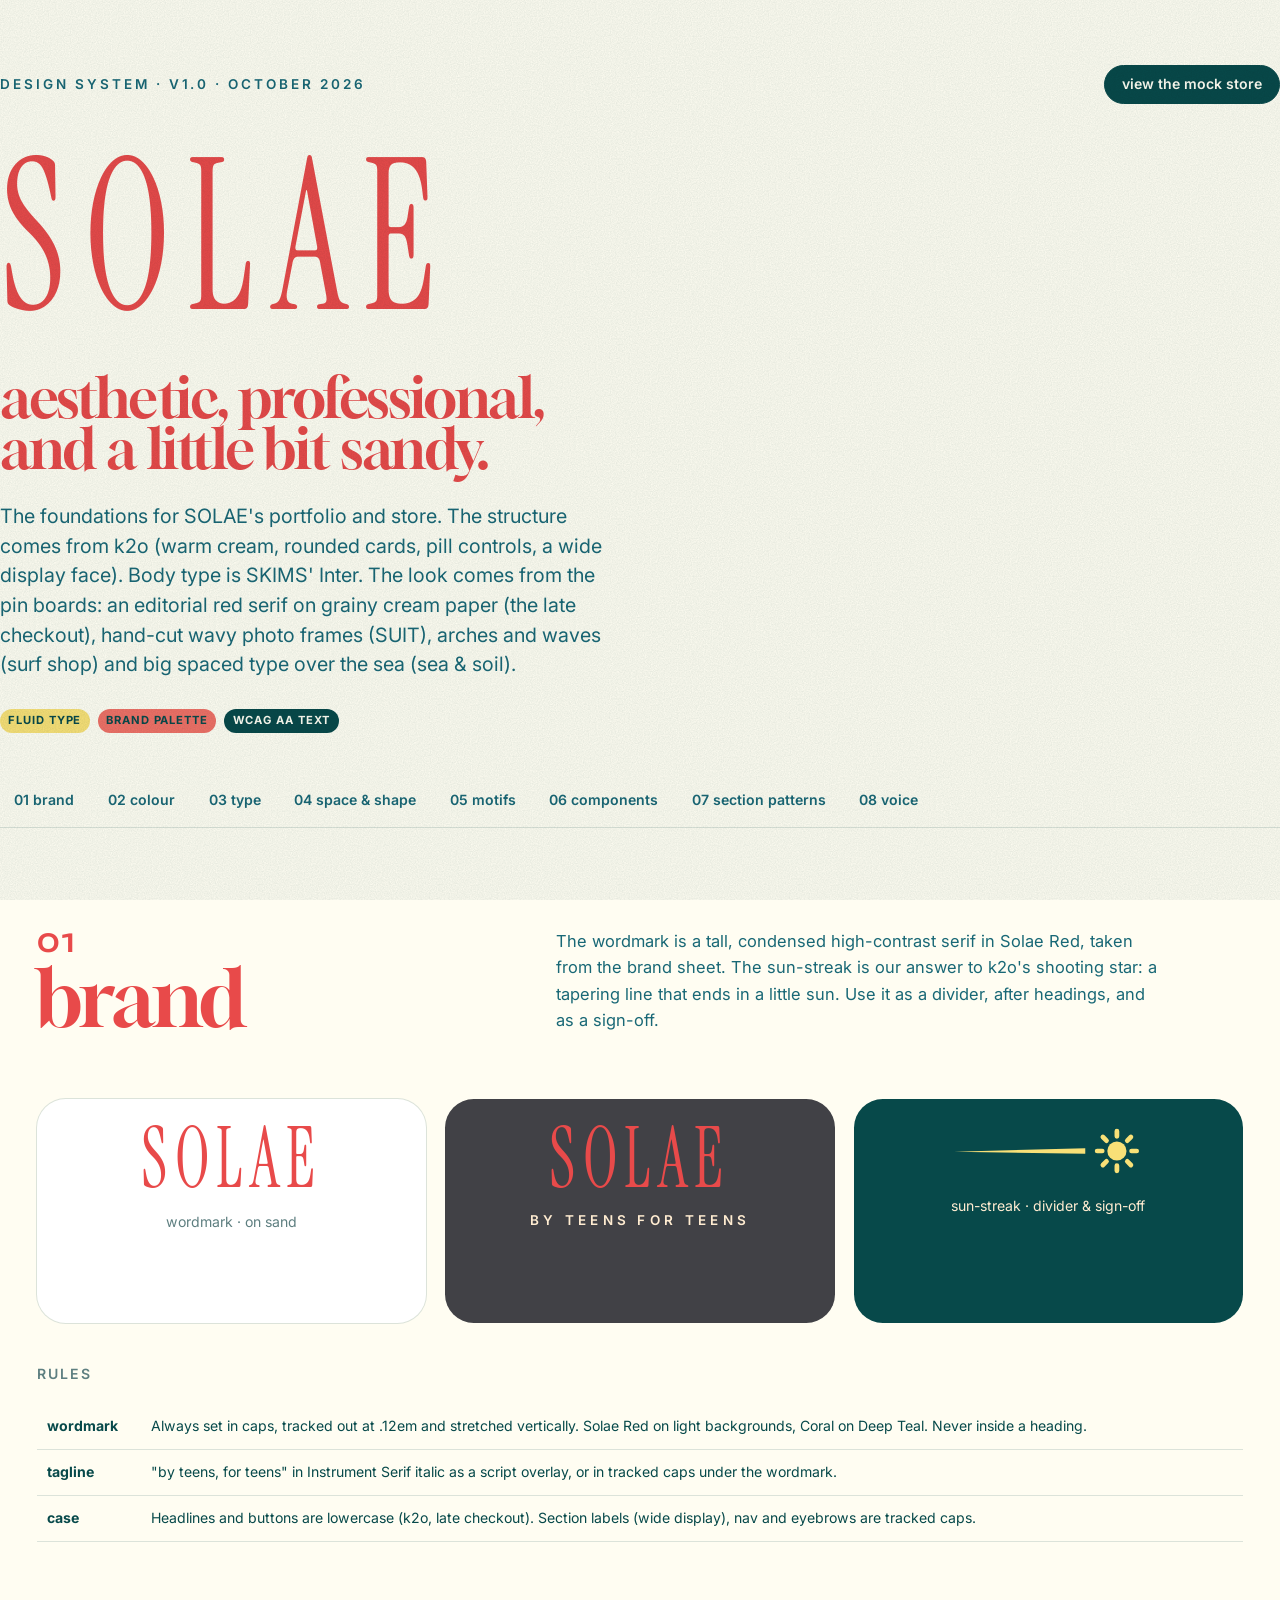
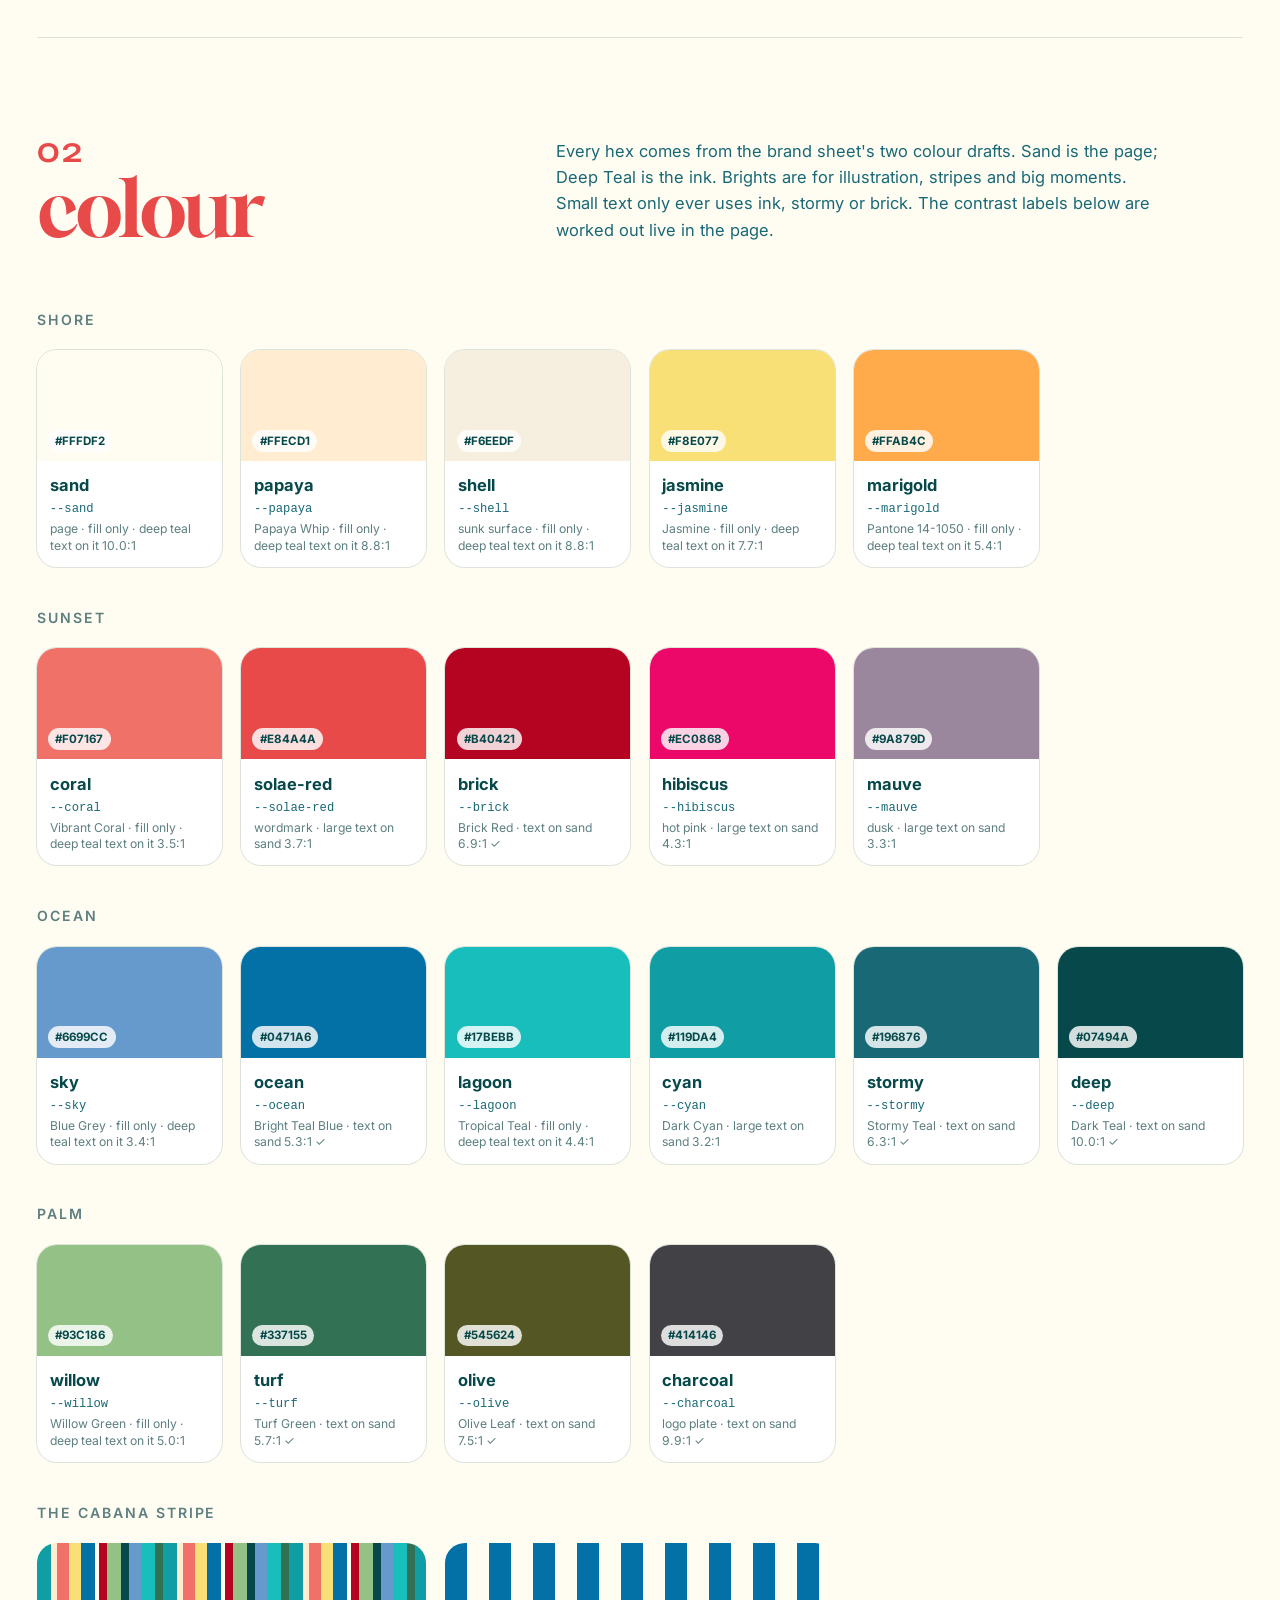
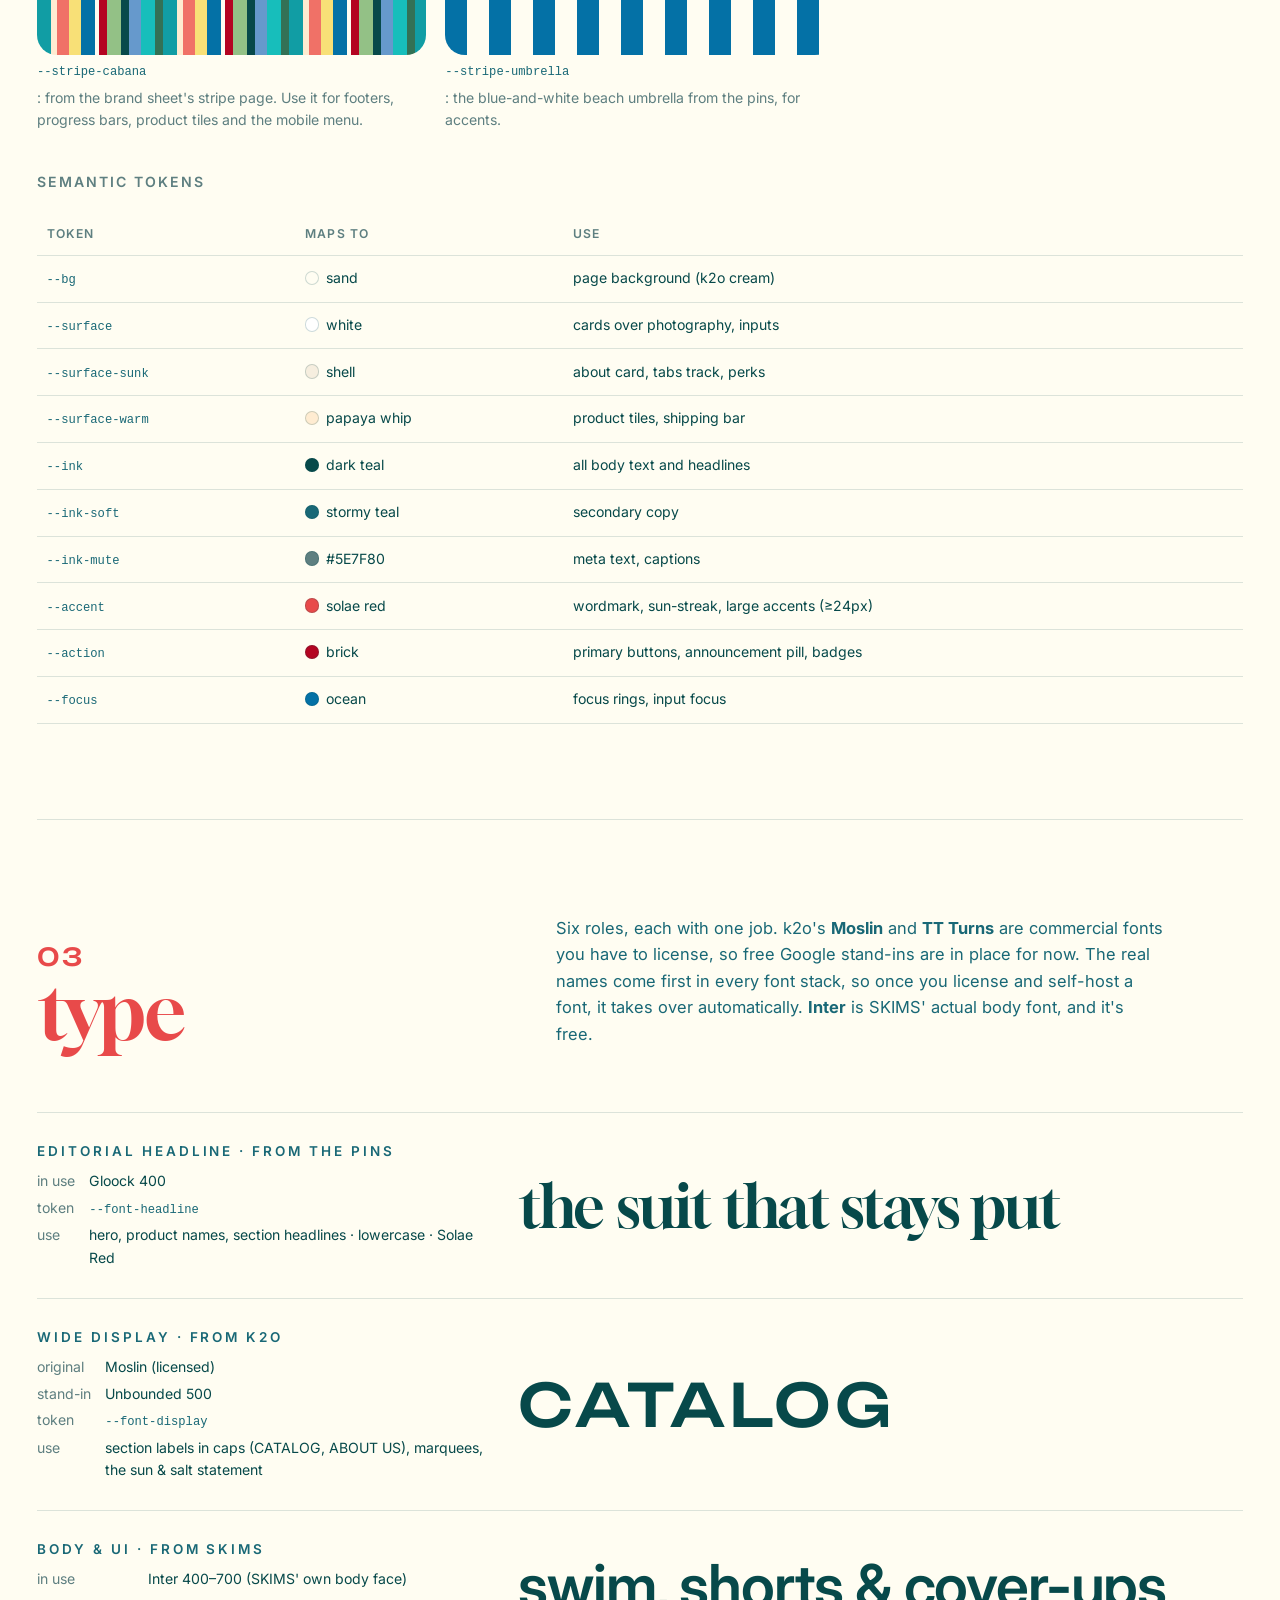
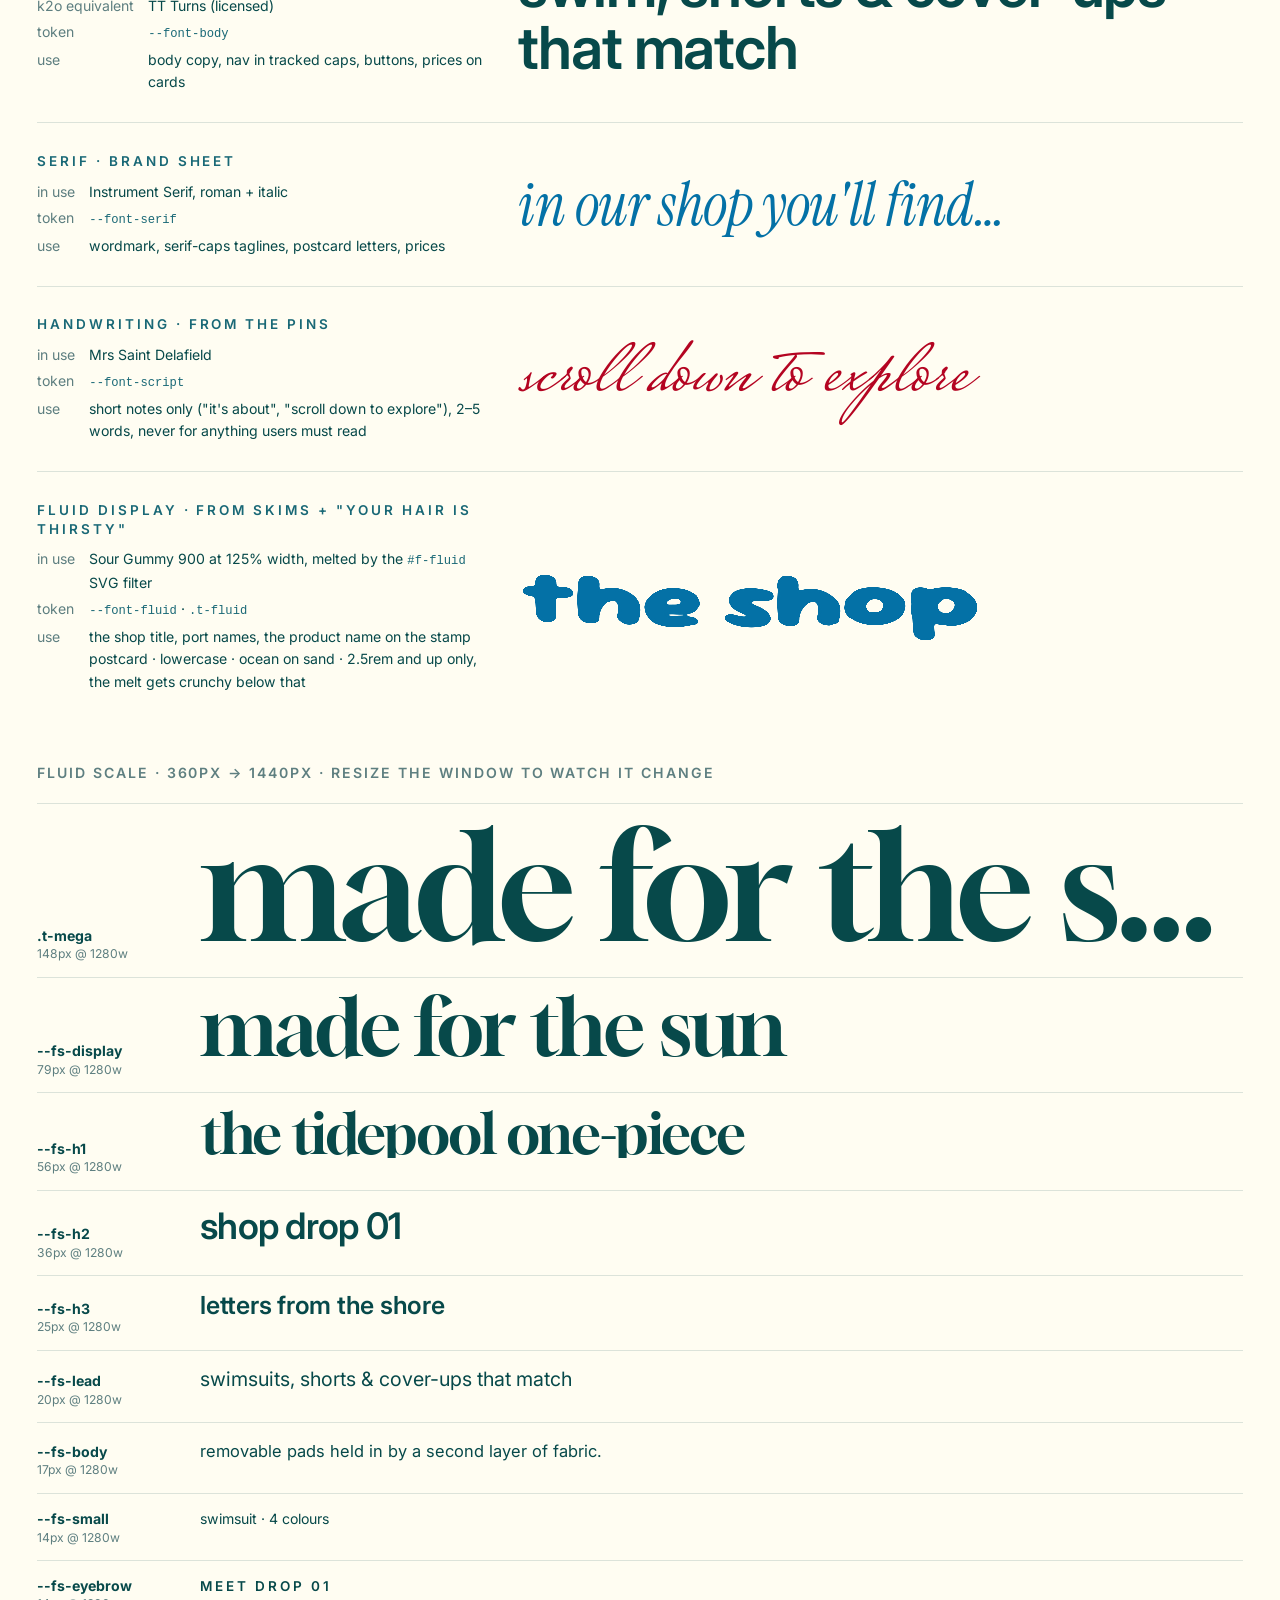
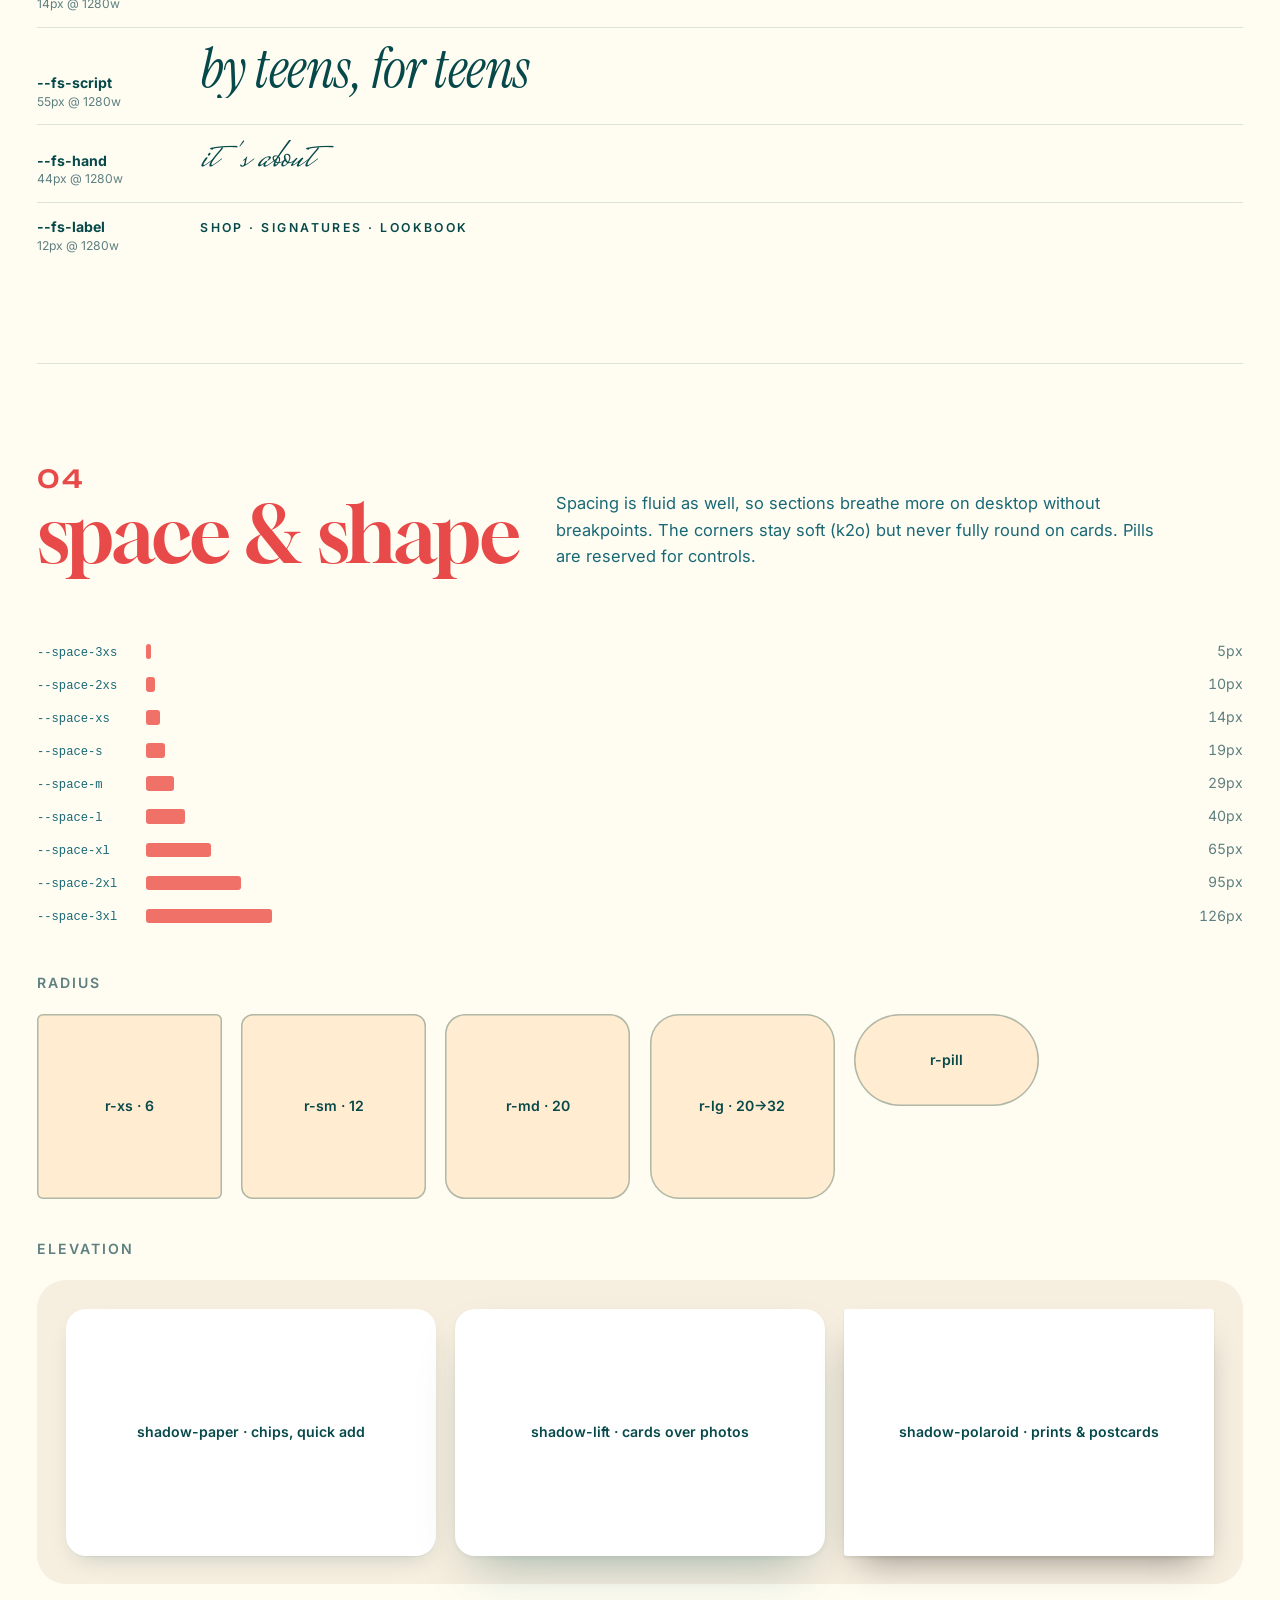
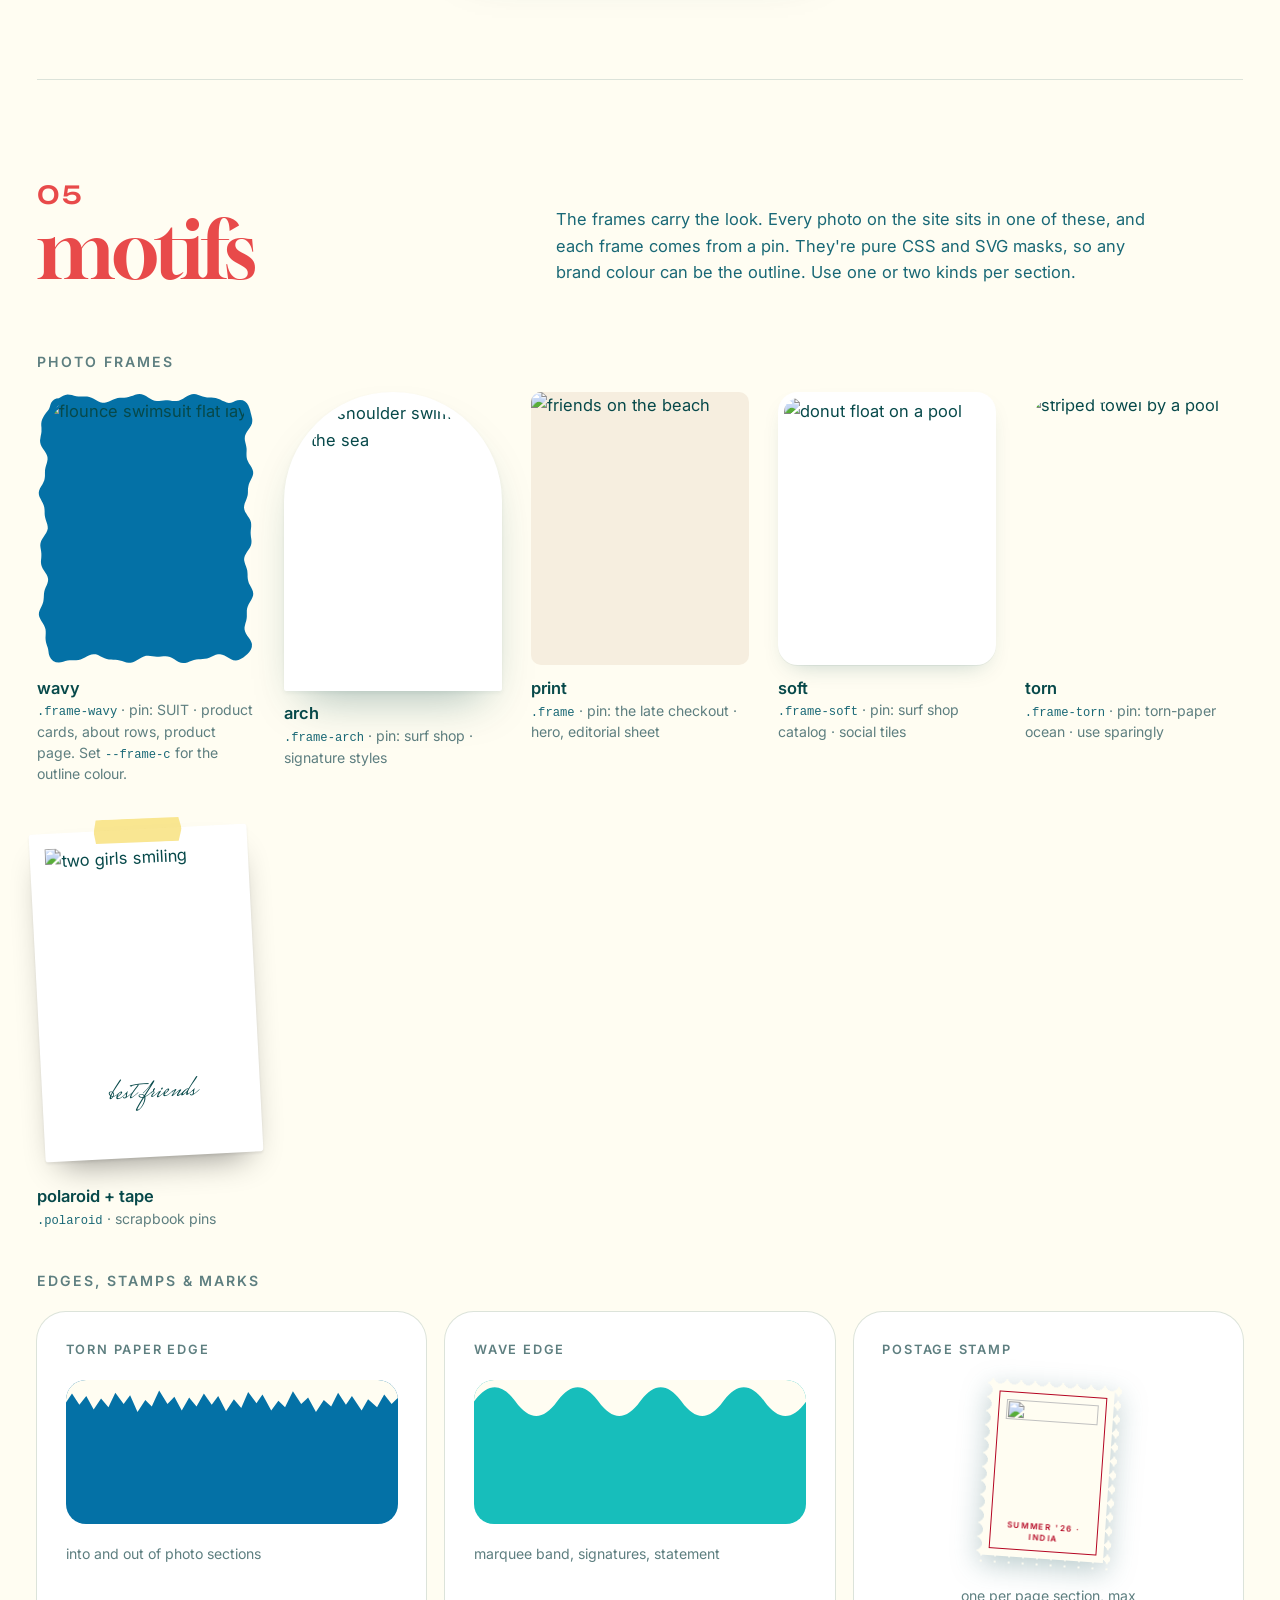
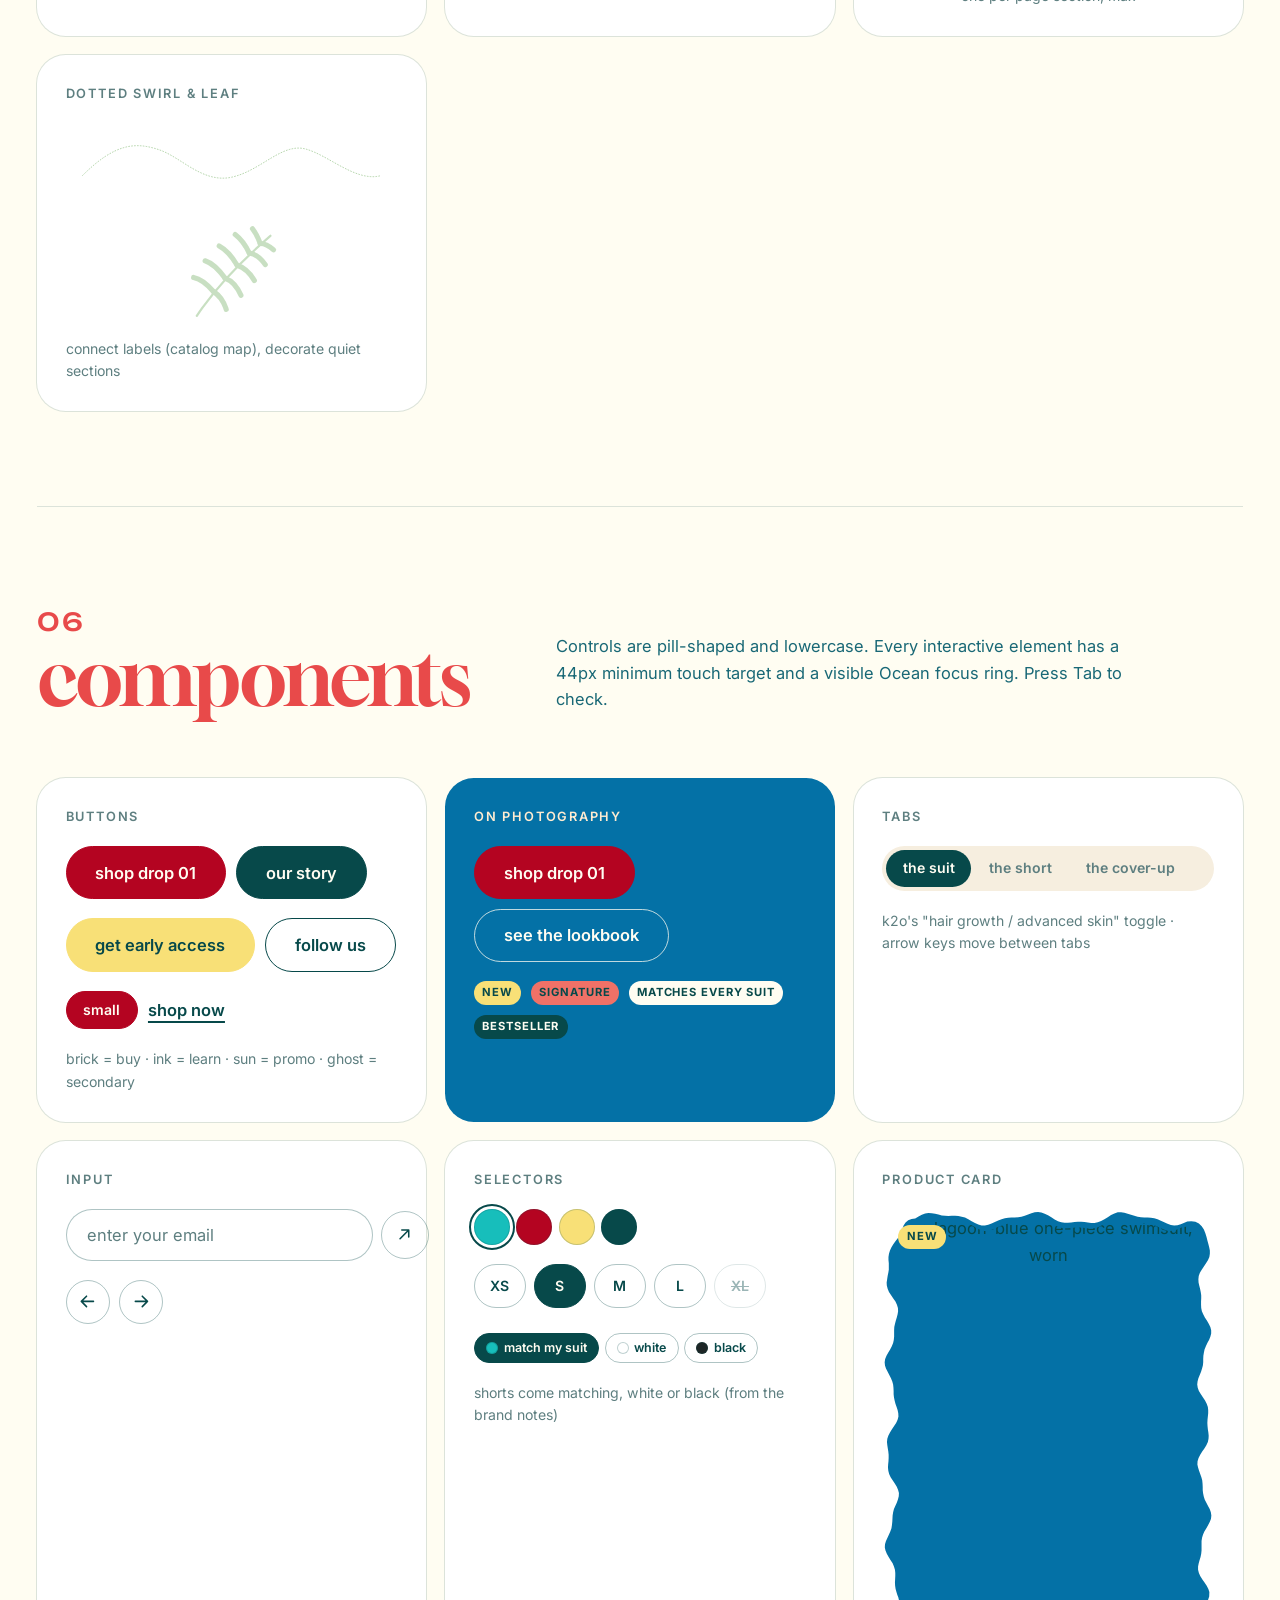
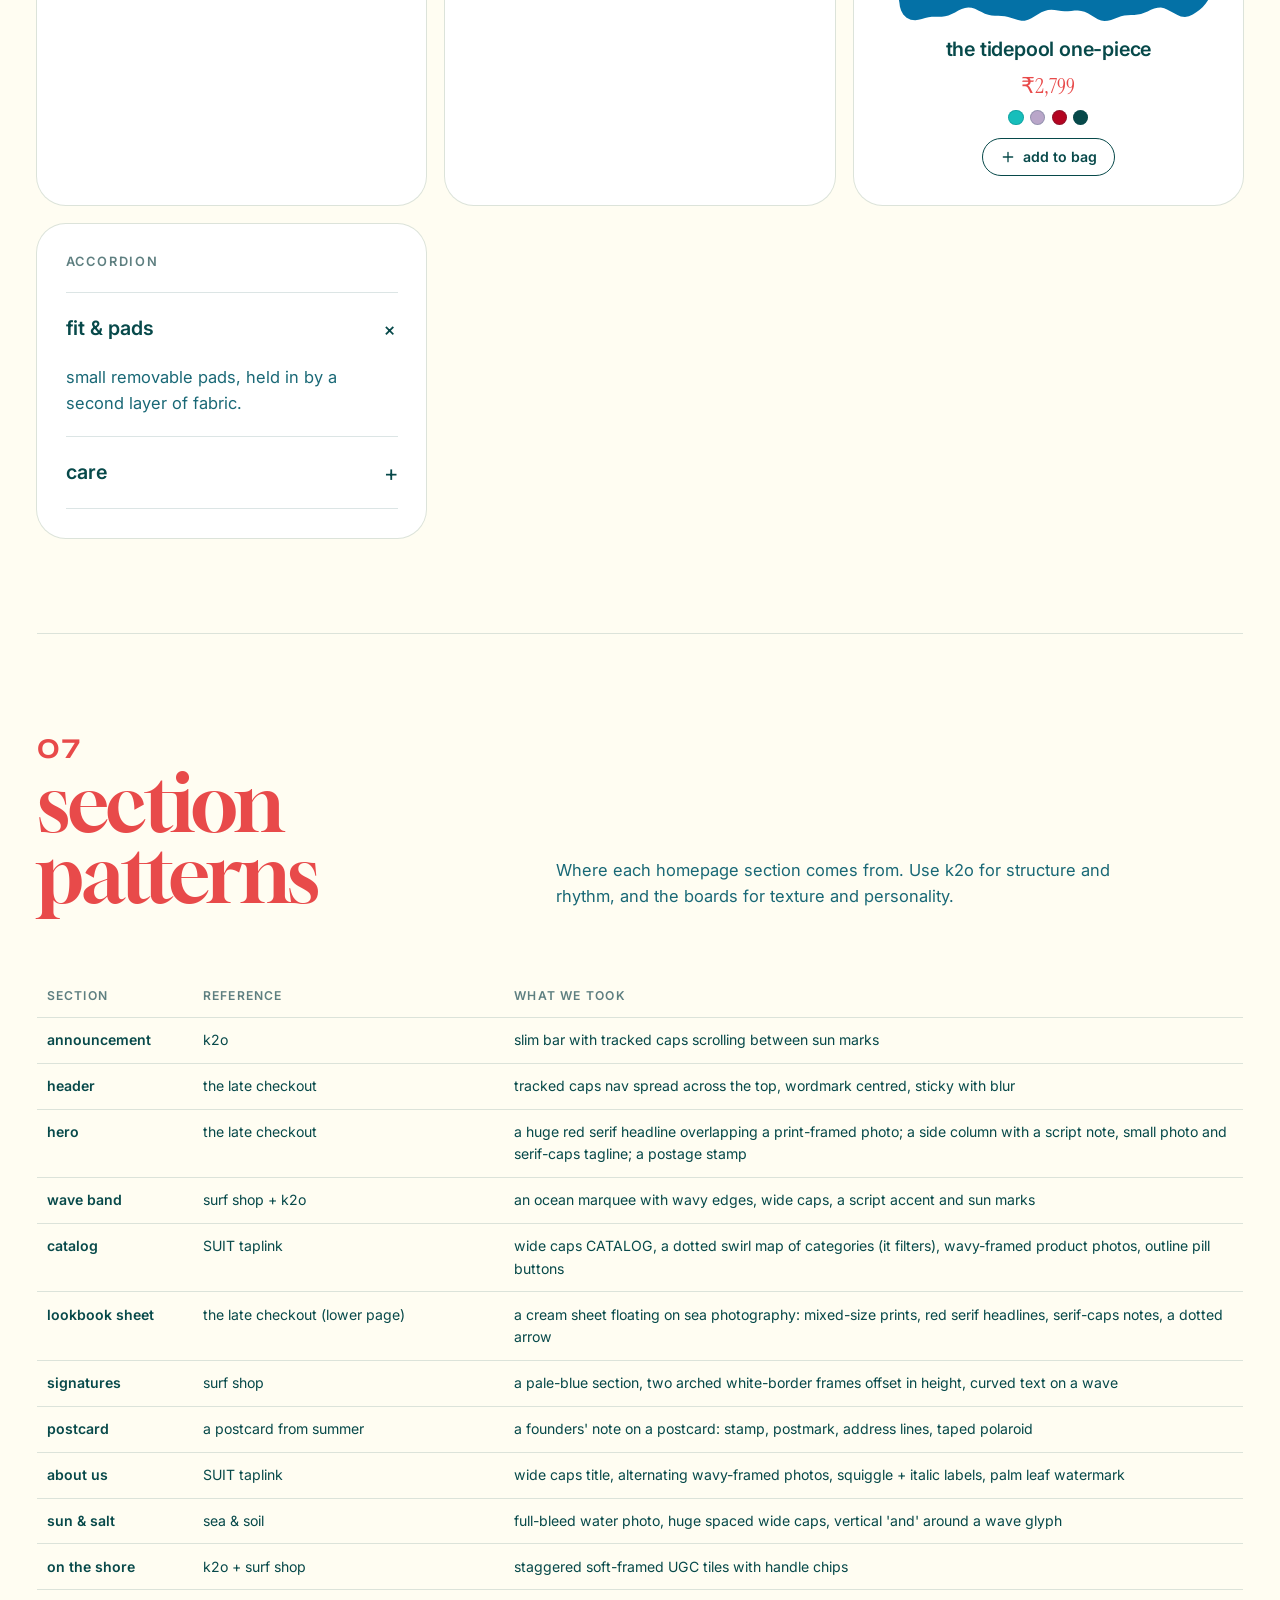
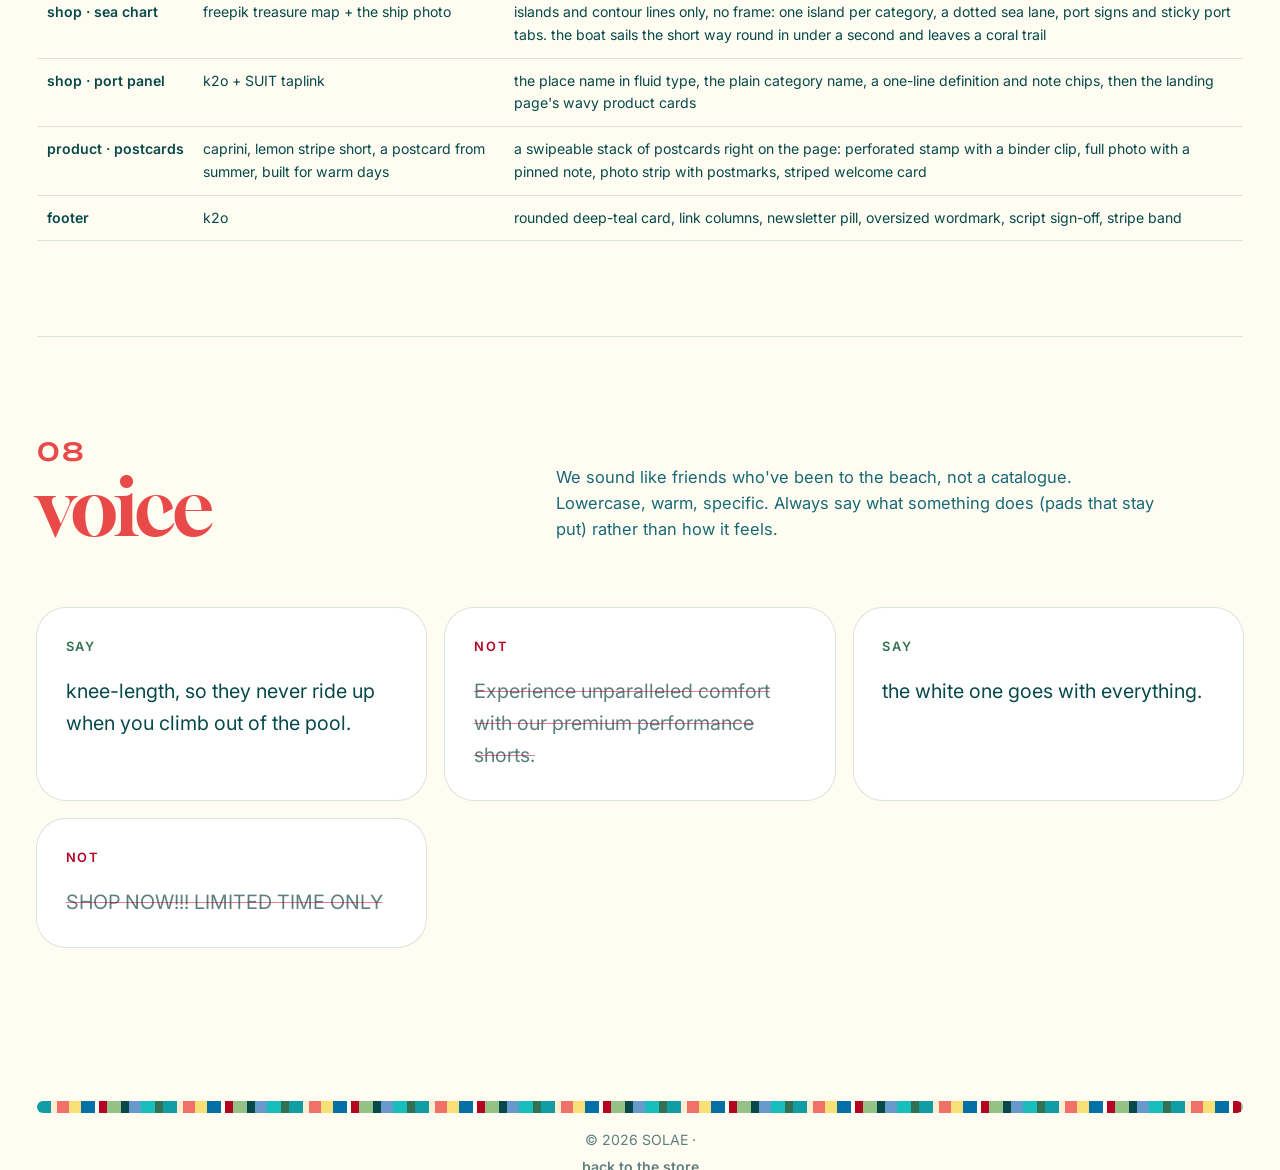
==== commit c773afe4: "Drop the blue water behind the product postcards The product page postcards now sit straight on the " ====
--- a/design-system.html
+++ b/design-system.html
@@ -307,7 +307,7 @@
           <tr><td>on the shore</td><td>k2o + surf shop</td><td>staggered soft-framed UGC tiles with handle chips</td></tr>
           <tr><td>shop · sea chart</td><td>freepik treasure map + the ship photo</td><td>islands and contour lines only, no frame: one island per category, a dotted sea lane, port signs and sticky port tabs. the boat sails the short way round in under a second and leaves a coral trail</td></tr>
           <tr><td>shop · port panel</td><td>k2o + SUIT taplink</td><td>the place name in fluid type, the plain category name, a one-line definition and note chips, then the landing page's wavy product cards</td></tr>
-          <tr><td>product · postcards</td><td>caprini, lemon stripe short, a postcard from summer, built for warm days</td><td>a swipeable stack on brand-blue water: perforated stamp with a binder clip, full photo with a pinned note, photo strip with postmarks, striped welcome card</td></tr>
+          <tr><td>product · postcards</td><td>caprini, lemon stripe short, a postcard from summer, built for warm days</td><td>a swipeable stack of postcards right on the page: perforated stamp with a binder clip, full photo with a pinned note, photo strip with postmarks, striped welcome card</td></tr>
           <tr><td>footer</td><td>k2o</td><td>rounded deep-teal card, link columns, newsletter pill, oversized wordmark, script sign-off, stripe band</td></tr>
         </tbody>
       </table></div>
--- a/assets/css/solae.css
+++ b/assets/css/solae.css
@@ -503,42 +503,29 @@
 .acc ul { padding-left: 1.1rem; display: grid; gap: .35rem; }
 @media (max-width: 900px) { .pdp { grid-template-columns: 1fr; } }
 
-/* ---- Product page: postcards on the sea (pins: caprini, lemon stripe short,
+/* ---- Product page: a stack of postcards (pins: caprini, lemon stripe short,
         a postcard from summer, built for warm days) ------------------------- */
-.sea {
-  --paper: #FFFDF6;
-  position: sticky; top: calc(var(--header-h) + 1rem); isolation: isolate; overflow: hidden;
+.stack {
+  --paper: var(--white);
+  position: sticky; top: calc(var(--header-h) + 1rem);
   height: min(calc(100svh - var(--header-h) - 2rem), 54rem); min-height: 32rem;
-  border-radius: var(--r-lg); color: var(--sand);
-  background:
-    radial-gradient(120% 55% at 12% 0%, rgba(255, 253, 242, .3), transparent 60%),
-    url("data:image/svg+xml,%3Csvg xmlns='http://www.w3.org/2000/svg' width='1000' height='1300'%3E%3Cfilter id='r'%3E%3CfeTurbulence type='fractalNoise' baseFrequency='.004 .045' numOctaves='2' seed='8'/%3E%3CfeColorMatrix values='0 0 0 0 1 0 0 0 0 1 0 0 0 0 .95 0 0 0 -2.6 1.32'/%3E%3C/filter%3E%3Crect width='100%25' height='100%25' filter='url(%23r)'/%3E%3C/svg%3E") center / cover no-repeat,
-    linear-gradient(172deg, var(--lagoon), var(--cyan) 32%, var(--ocean) 72%, var(--stormy));
-}
-/* sun glints on the water */
-.sea::before {
-  content: ""; position: absolute; inset: 0; z-index: -1; pointer-events: none;
-  background: url("data:image/svg+xml,%3Csvg xmlns='http://www.w3.org/2000/svg' width='260' height='220'%3E%3Cg fill='%23FFFDF2'%3E%3Cpath d='M30 40l2 7 7 2-7 2-2 7-2-7-7-2 7-2z'/%3E%3Cpath d='M190 30l1.4 5 5 1.4-5 1.4-1.4 5-1.4-5-5-1.4 5-1.4z'/%3E%3Cpath d='M120 150l2.4 8 8 2.4-8 2.4-2.4 8-2.4-8-8-2.4 8-2.4z'/%3E%3Cpath d='M230 170l1.2 4 4 1.2-4 1.2-1.2 4-1.2-4-4-1.2 4-1.2z'/%3E%3Ccircle cx='80' cy='100' r='1.6'/%3E%3Ccircle cx='160' cy='80' r='1.2'/%3E%3Ccircle cx='60' cy='190' r='1.4'/%3E%3C/g%3E%3C/svg%3E") 0 0 / 260px 220px;
-  animation: glint 3.2s ease-in-out infinite alternate;
-}
-@keyframes glint { from { opacity: .35; } to { opacity: .95; } }
-@media (prefers-reduced-motion: reduce) { .sea::before { animation: none; opacity: .7; } }
-.sea__back { position: absolute; top: 1rem; left: 1rem; z-index: 3; display: grid; place-items: center; width: 2.9rem; height: 2.9rem; border-radius: var(--r-sm); background: var(--sand); color: var(--deep); box-shadow: var(--shadow-paper); }
-.sea__back svg { width: 1.3rem; height: 1.3rem; }
-.sea__where { position: absolute; top: 1.35rem; left: 4.6rem; z-index: 3; display: inline-flex; align-items: center; gap: .45rem; padding: .3rem .8rem; border-radius: var(--r-pill); background: rgba(255, 253, 242, .9); color: var(--deep); }
-.sea__where svg { width: 1.05rem; height: .85rem; color: var(--brick); }
-.sea__hint { position: absolute; right: 1.25rem; top: 1rem; z-index: 3; color: var(--sand); transform: rotate(-5deg); font-size: clamp(1.6rem, 1.3rem + 1vw, 2.3rem); pointer-events: none; }
+}
+.stack__back { position: absolute; top: 1rem; left: 1rem; z-index: 3; display: grid; place-items: center; width: 2.9rem; height: 2.9rem; border-radius: var(--r-sm); background: var(--surface); color: var(--deep); box-shadow: var(--shadow-paper); }
+.stack__back svg { width: 1.3rem; height: 1.3rem; }
+.stack__where { position: absolute; top: 1.35rem; left: 4.6rem; z-index: 3; display: inline-flex; align-items: center; gap: .45rem; padding: .3rem .8rem; border-radius: var(--r-pill); background: var(--surface-sunk); color: var(--deep); }
+.stack__where svg { width: 1.05rem; height: .85rem; color: var(--brick); }
+.stack__hint { position: absolute; right: 1.25rem; top: 1rem; z-index: 3; color: var(--brick); transform: rotate(-5deg); font-size: clamp(1.6rem, 1.3rem + 1vw, 2.3rem); pointer-events: none; }
 .posts { position: absolute; inset: 0; display: grid; grid-auto-flow: column; grid-auto-columns: 100%; grid-template-rows: 100%; overflow-x: auto; overflow-y: hidden; scroll-snap-type: x mandatory; overscroll-behavior-x: contain; scrollbar-width: none; }
 .posts::-webkit-scrollbar { display: none; }
 .posts:focus-visible { outline-offset: -6px; }
 .posts__slide { container-type: size; display: grid; place-items: center; padding: 4.6rem clamp(1rem, 4%, 3rem) 4.9rem; scroll-snap-align: center; scroll-snap-stop: always; }
-.sea__bar { position: absolute; left: 50%; bottom: 1rem; translate: -50% 0; z-index: 3; display: flex; align-items: center; gap: .6rem; padding: .3rem; border-radius: var(--r-pill); background: rgba(7, 73, 74, .35); backdrop-filter: blur(8px); -webkit-backdrop-filter: blur(8px); }
-.sea__arrow { display: grid; place-items: center; width: 2.75rem; height: 2.75rem; border: 0; border-radius: 50%; background: var(--sand); color: var(--deep); }
-.sea__arrow svg { width: 1.2rem; height: 1.2rem; }
-.sea__dots { display: flex; gap: .15rem; }
-.sea__dots button { width: 1.5rem; height: 2.75rem; padding: 0; border: 0; background: none; display: grid; place-items: center; }
-.sea__dots button::after { content: ""; width: .5rem; height: .5rem; border-radius: var(--r-pill); background: rgba(255, 253, 242, .55); transition: width var(--dur-base) var(--ease-out), background var(--dur-base); }
-.sea__dots button[aria-current="true"]::after { width: 1.25rem; background: var(--sand); }
+.stack__bar { position: absolute; left: 50%; bottom: 1rem; translate: -50% 0; z-index: 3; display: flex; align-items: center; gap: .6rem; padding: .3rem; border-radius: var(--r-pill); background: var(--surface-sunk); }
+.stack__arrow { display: grid; place-items: center; width: 2.75rem; height: 2.75rem; border: 0; border-radius: 50%; background: var(--deep); color: var(--sand); }
+.stack__arrow svg { width: 1.2rem; height: 1.2rem; }
+.stack__dots { display: flex; gap: .15rem; }
+.stack__dots button { width: 1.5rem; height: 2.75rem; padding: 0; border: 0; background: none; display: grid; place-items: center; }
+.stack__dots button::after { content: ""; width: .5rem; height: .5rem; border-radius: var(--r-pill); background: var(--line-strong); transition: width var(--dur-base) var(--ease-out), background var(--dur-base); }
+.stack__dots button[aria-current="true"]::after { width: 1.25rem; background: var(--deep); }
 
 /* every postcard sizes itself from the slide (cq units) and its type from its own width (cqi) */
 .post { position: relative; container-type: inline-size; color: var(--deep); }
@@ -552,13 +539,13 @@
 
 /* 1 · the stamp (lemon stripe short) */
 .post--stamp { width: min(100cqw, 100cqh * .66); rotate: -1.4deg; filter: drop-shadow(0 18px 22px rgba(4, 40, 41, .38)); }
-.post--stamp .post__sheet { display: grid; gap: 2.2cqi; padding: 4cqi 4.5cqi 3.6cqi; box-shadow: inset 0 0 0 .3cqi rgba(7, 73, 74, .14); }
+.post--stamp .post__sheet { display: grid; grid-template-columns: minmax(0, 1fr); gap: 2.2cqi; padding: 4cqi 4.5cqi 3.6cqi; box-shadow: inset 0 0 0 .3cqi rgba(7, 73, 74, .14); }
 .post__row { display: flex; justify-content: space-between; align-items: center; gap: 2cqi; }
 .post__row .t-label { font-size: 2.6cqi; color: var(--stormy); }
 .post__num { position: relative; font-family: var(--font-script); font-size: 10cqi; line-height: .8; padding: 1cqi 3cqi 0 2cqi; }
 .post__num::after { content: ""; position: absolute; inset: -1cqi -1cqi -1.4cqi -.5cqi; border: .35cqi solid currentColor; border-radius: 50%; rotate: -7deg; opacity: .7; }
 /* long names shrink to fit the stamp: --len is the character count */
-.post__name { font-size: min(12.5cqi, 105cqi / var(--len)); color: var(--ocean); margin-top: -.5cqi; white-space: nowrap; }
+.post__name { font-size: min(12.5cqi, 92cqi / var(--len)); color: var(--ocean); margin-top: -.5cqi; white-space: nowrap; }
 @container (max-width: 380px) { .post__name { filter: none; } }
 .post__shot { aspect-ratio: 4 / 4.3; overflow: hidden; background: var(--shell); }
 .post__row--foot { align-items: end; font-weight: 600; font-size: 2.6cqi; letter-spacing: .14em; text-transform: uppercase; line-height: 1.3; }
@@ -623,8 +610,8 @@
 .post__foot { display: flex; justify-content: space-between; gap: 2cqi; font-size: 2.1cqi; font-weight: 600; letter-spacing: .14em; text-transform: uppercase; color: var(--ink-mute); }
 
 @media (max-width: 900px) {
-  .sea { position: relative; top: auto; height: auto; min-height: 0; aspect-ratio: 4 / 5.5; max-height: 86svh; }
-  .sea__hint { display: none; }
+  .stack { position: relative; top: auto; height: auto; min-height: 0; aspect-ratio: 4 / 5.5; max-height: 86svh; }
+  .stack__hint { display: none; }
 }
 @media (max-width: 480px) { .posts__slide { padding: 4.2rem .75rem 4.6rem; } }
 
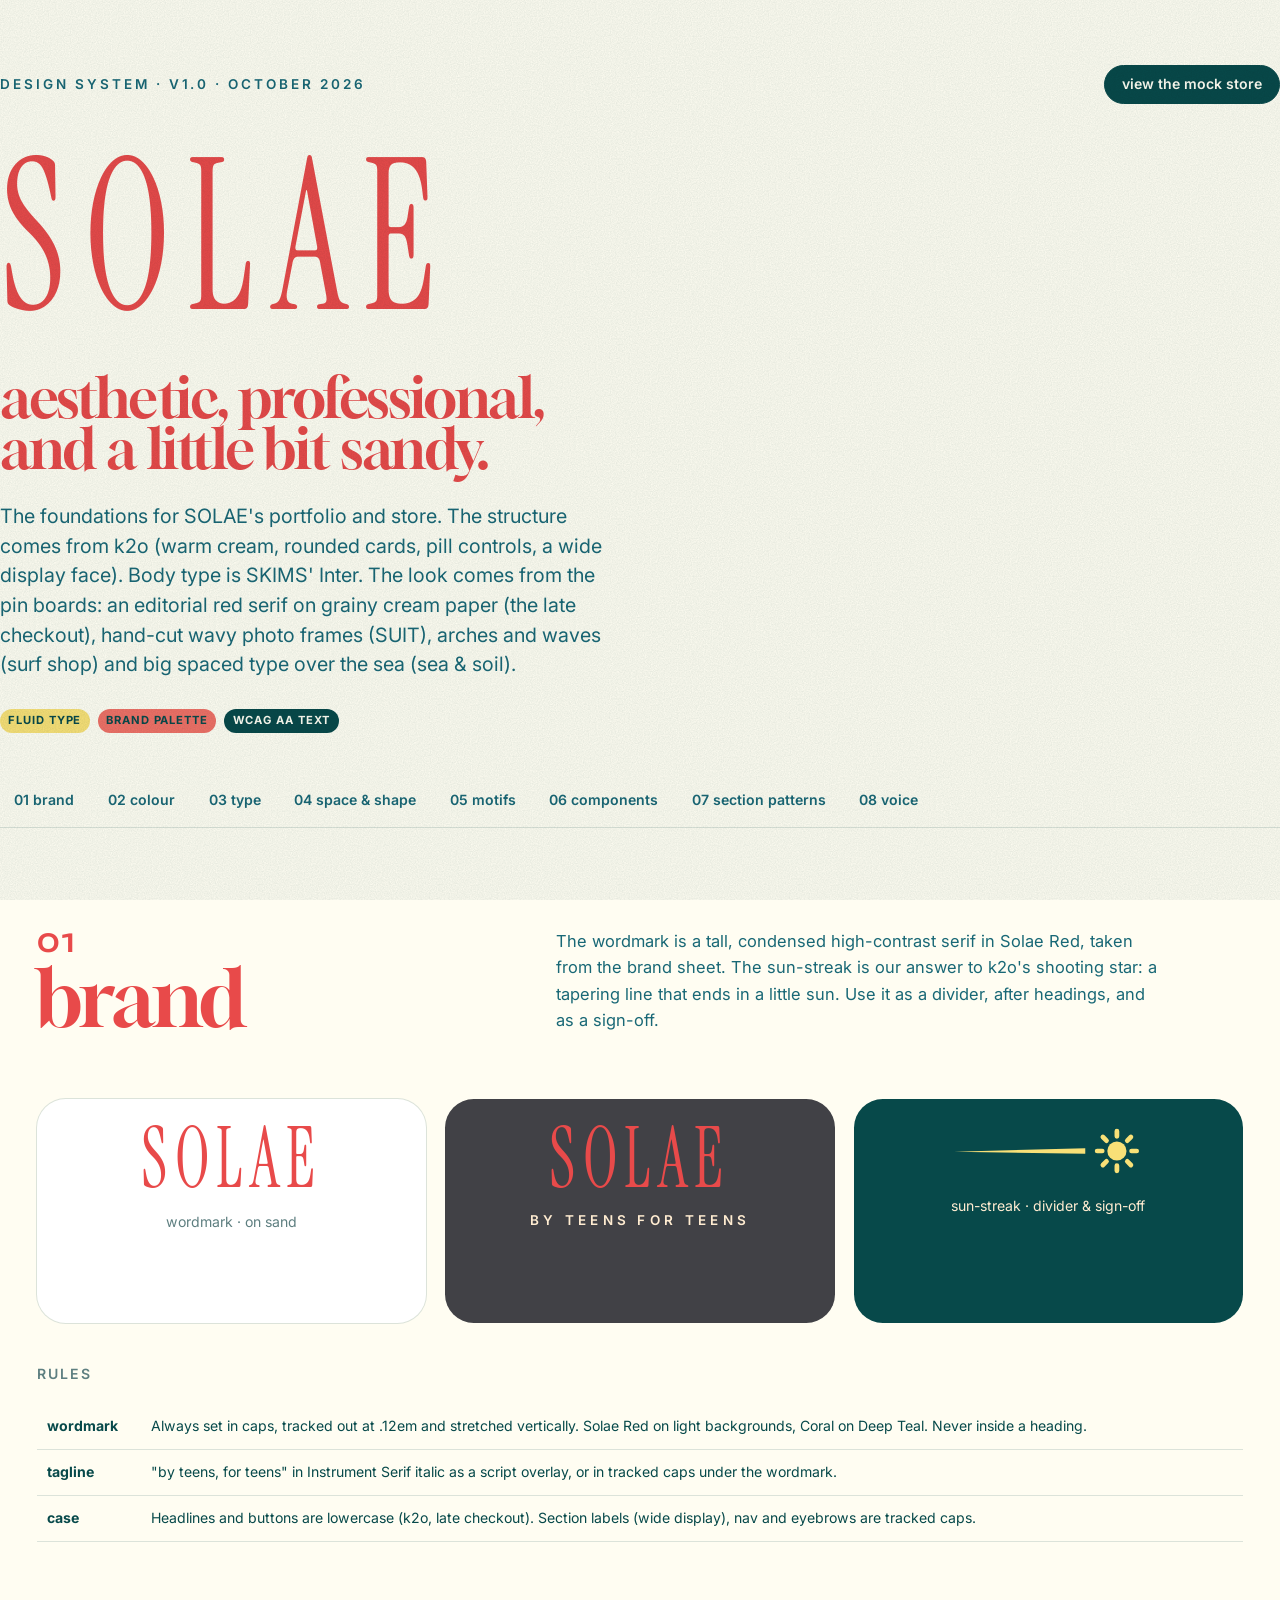
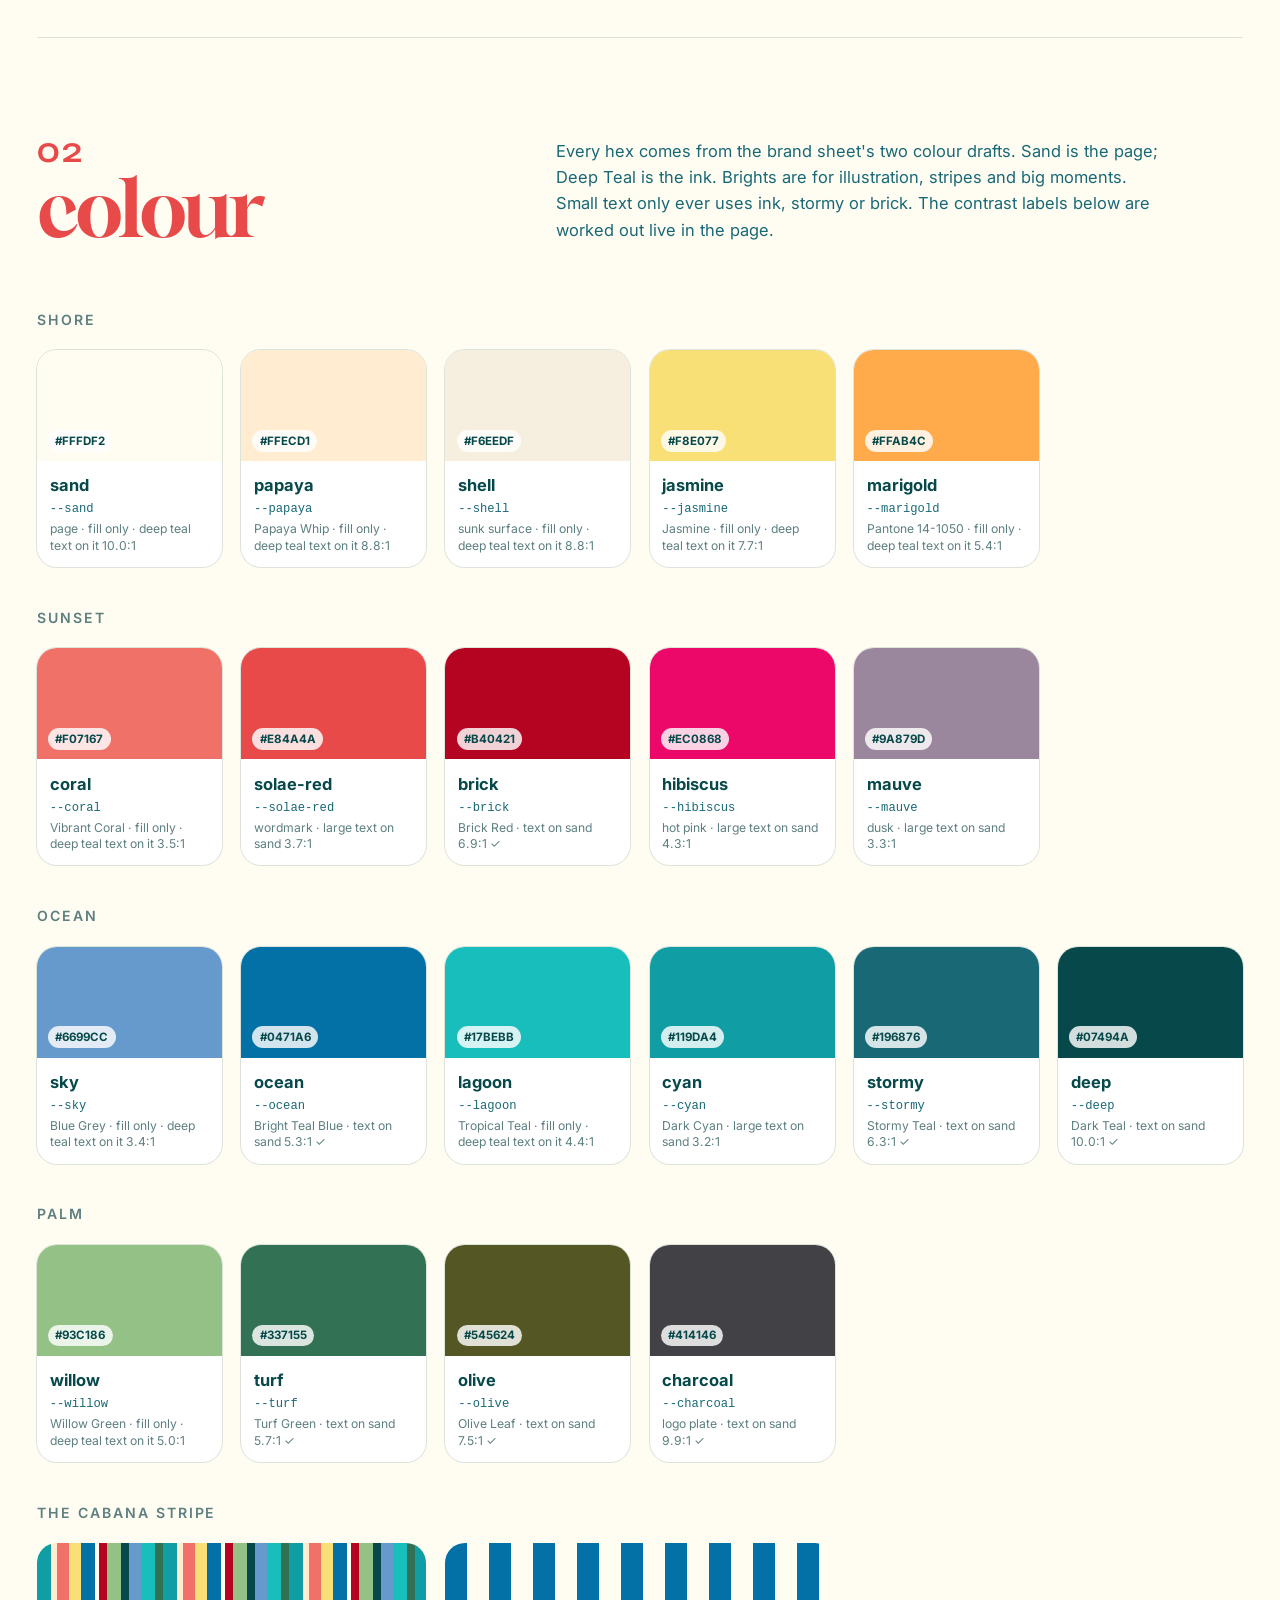
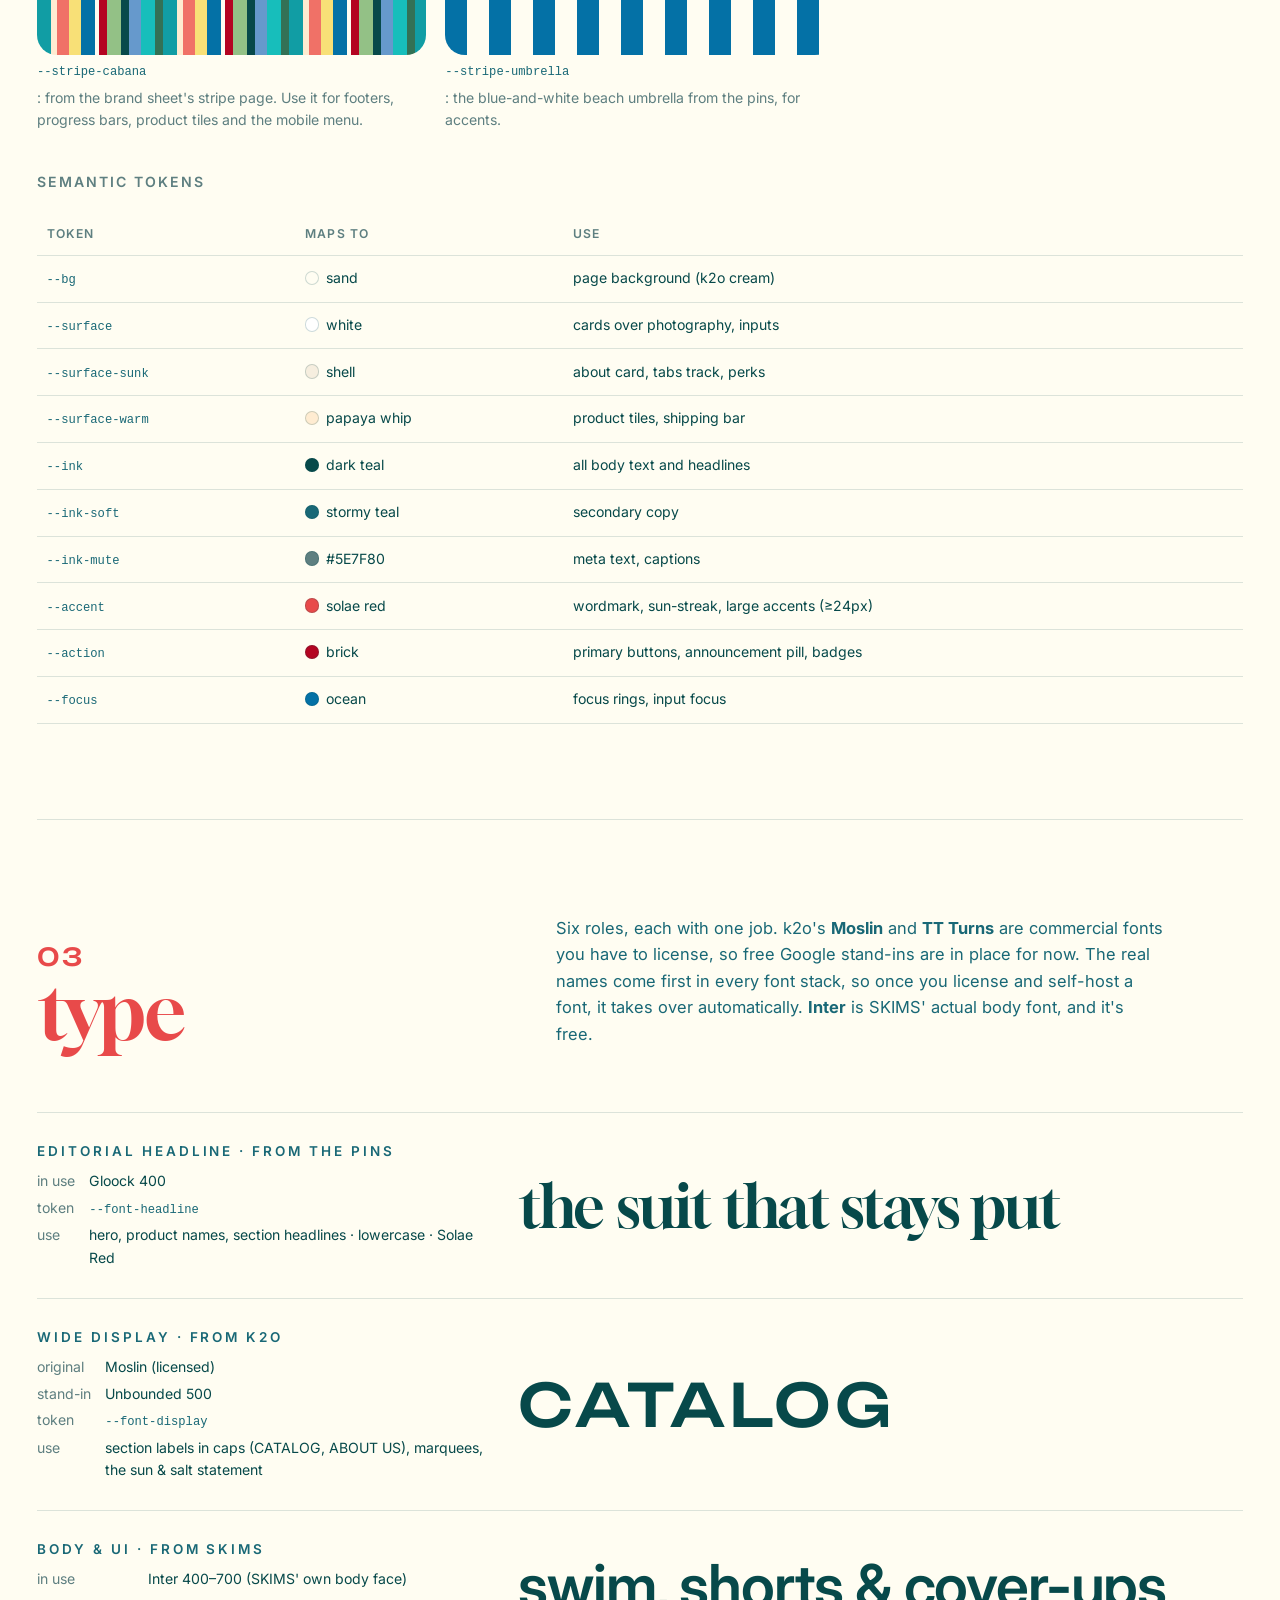
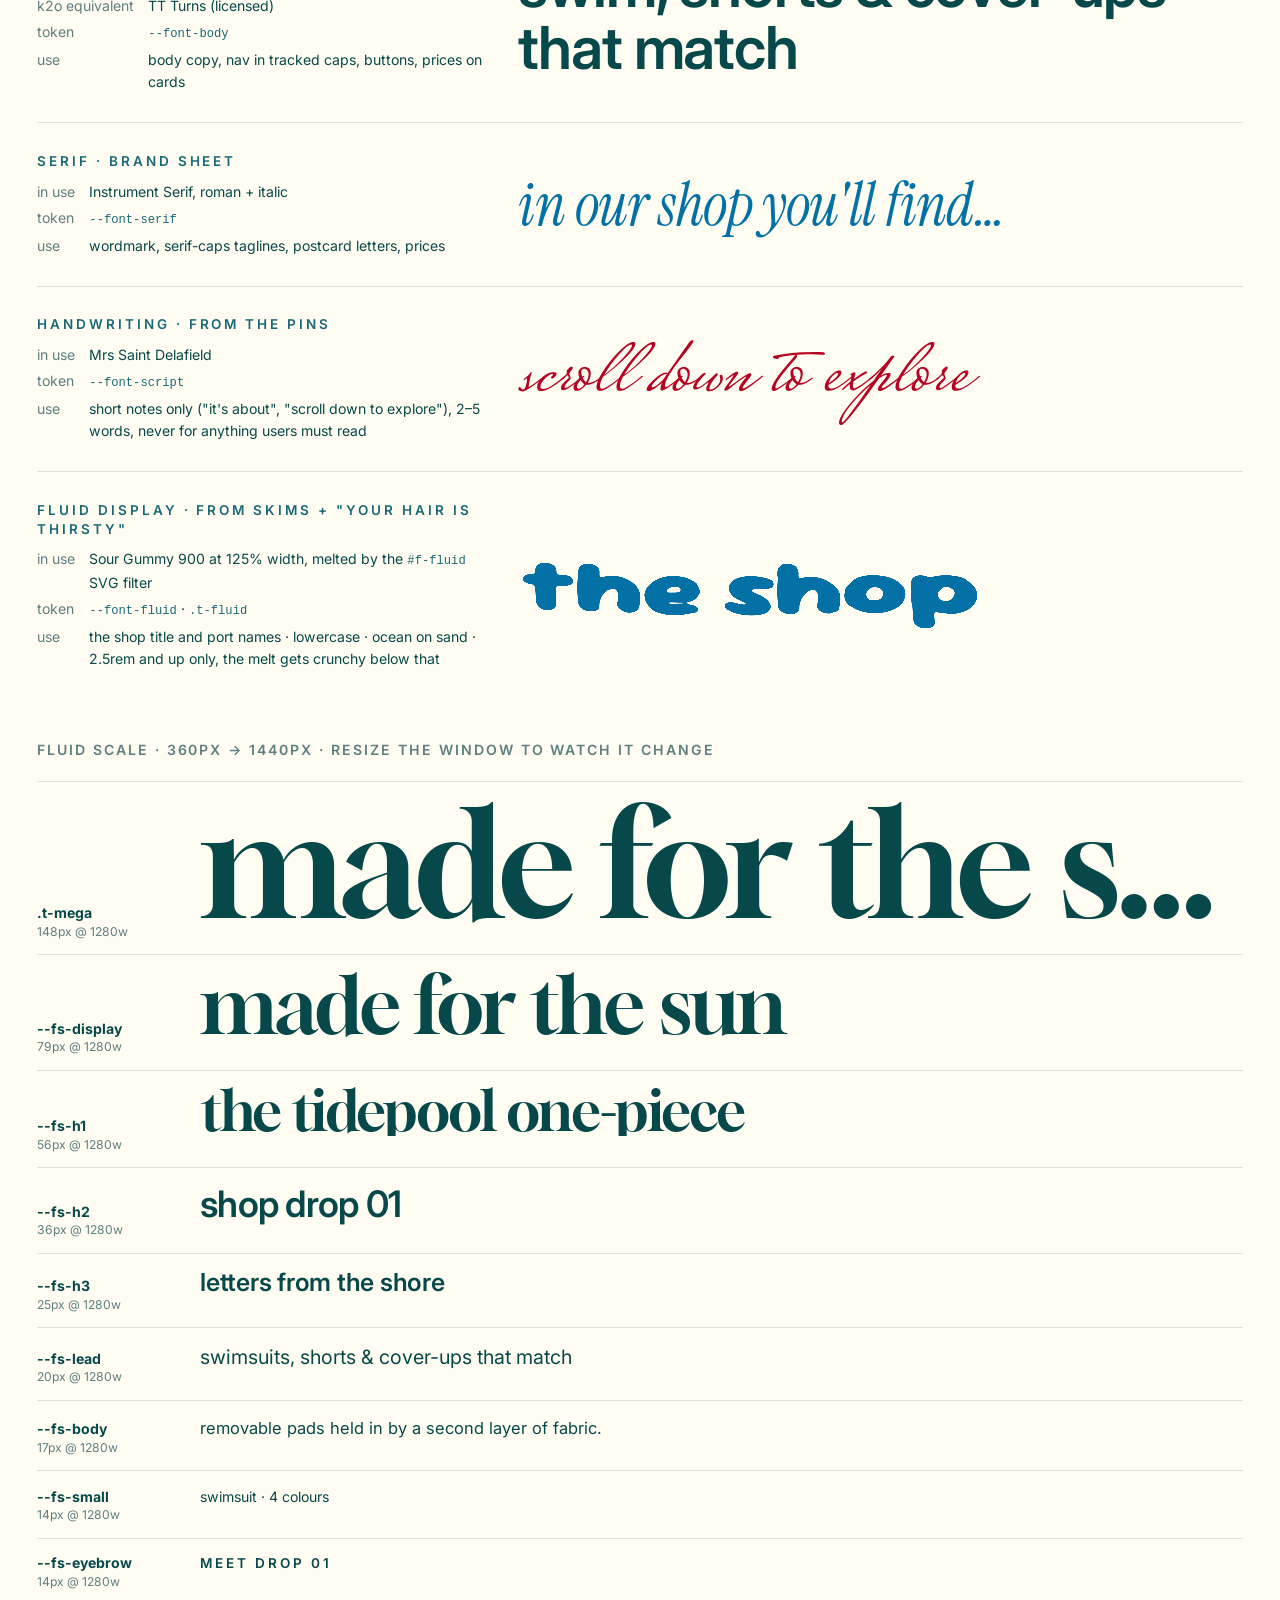
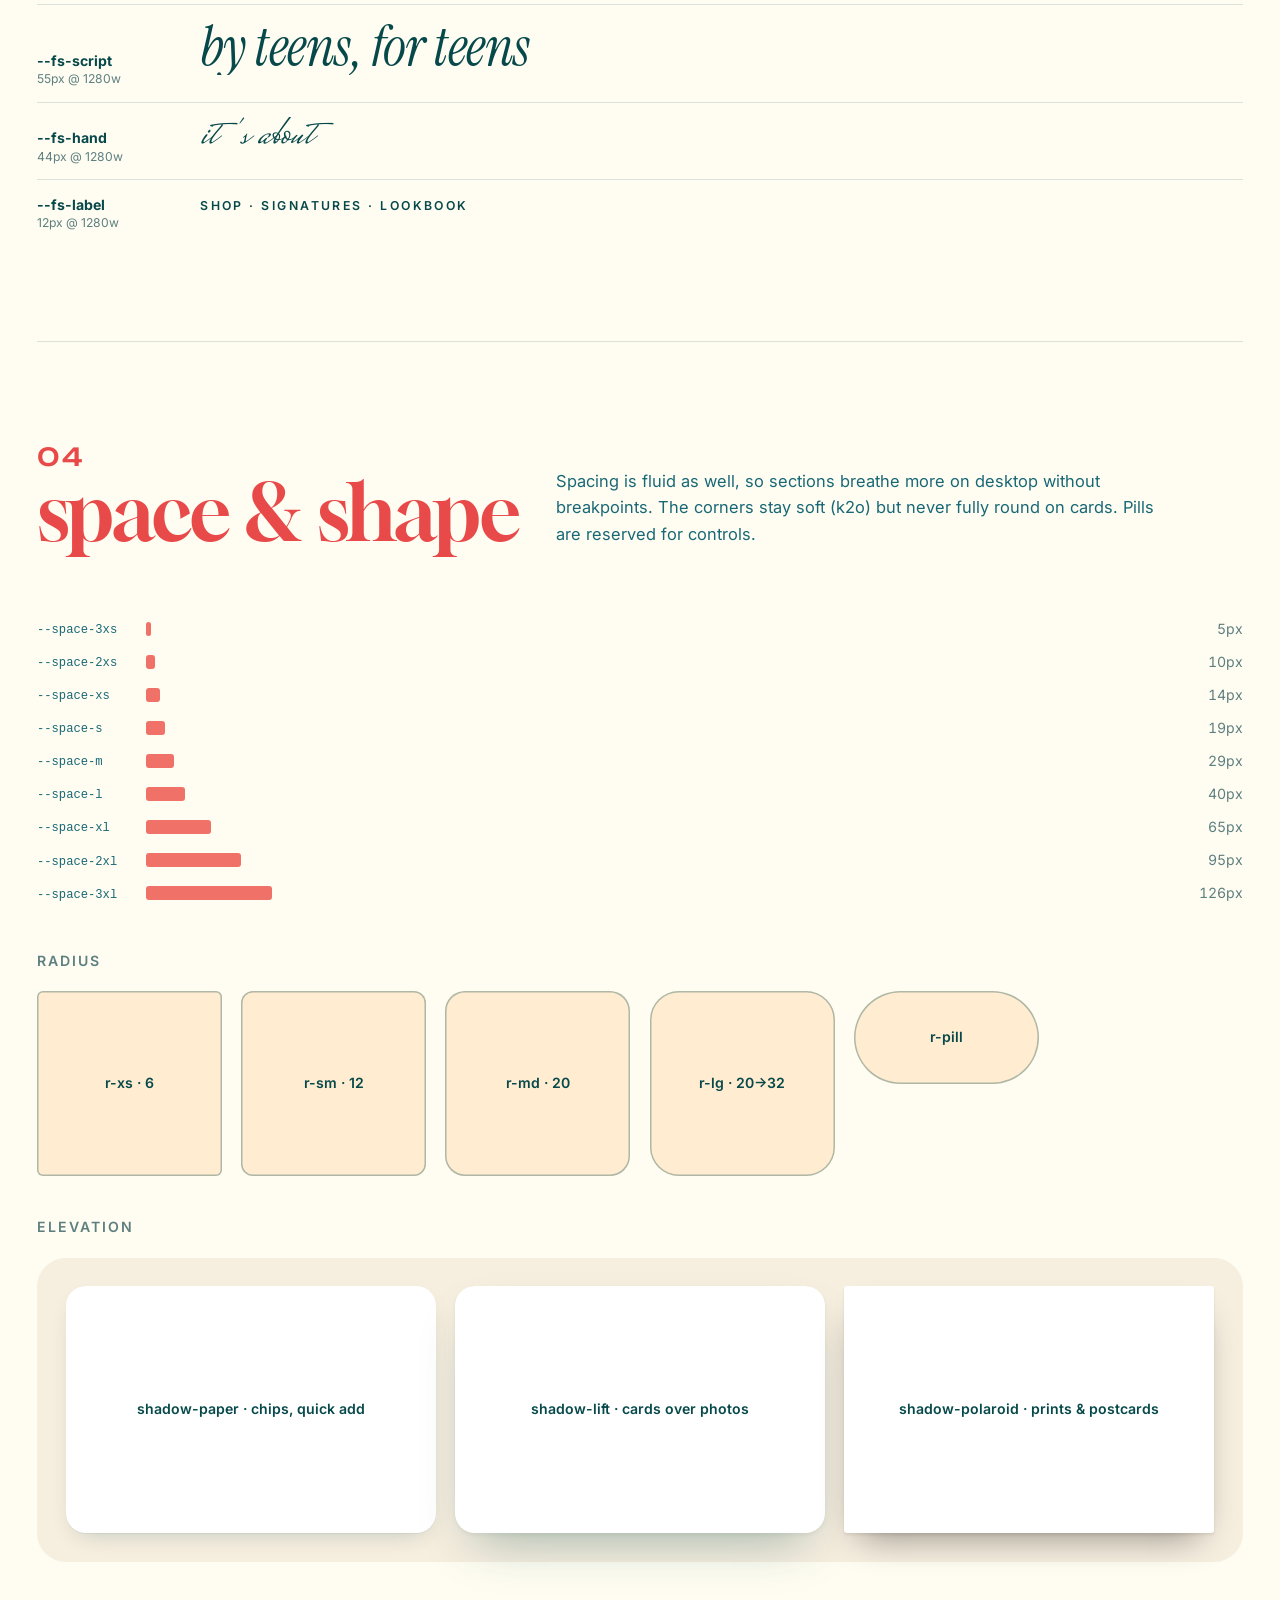
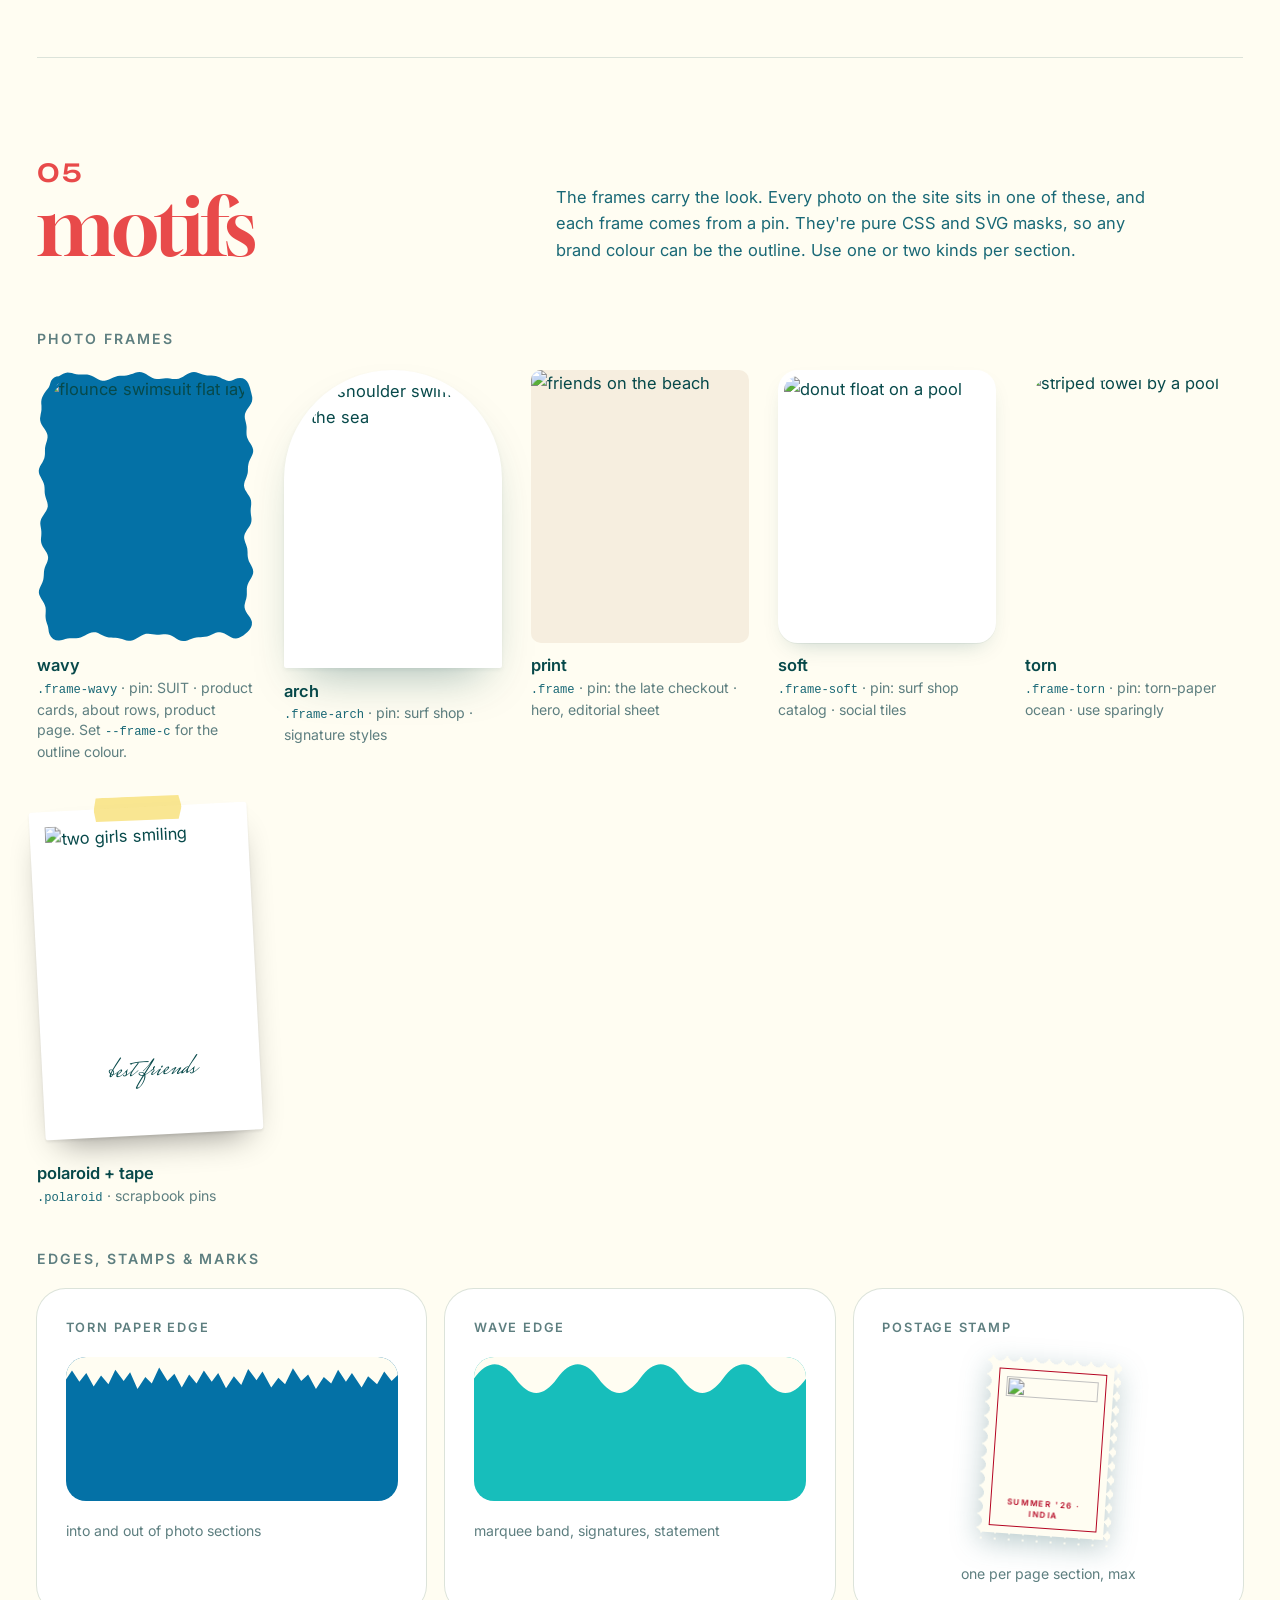
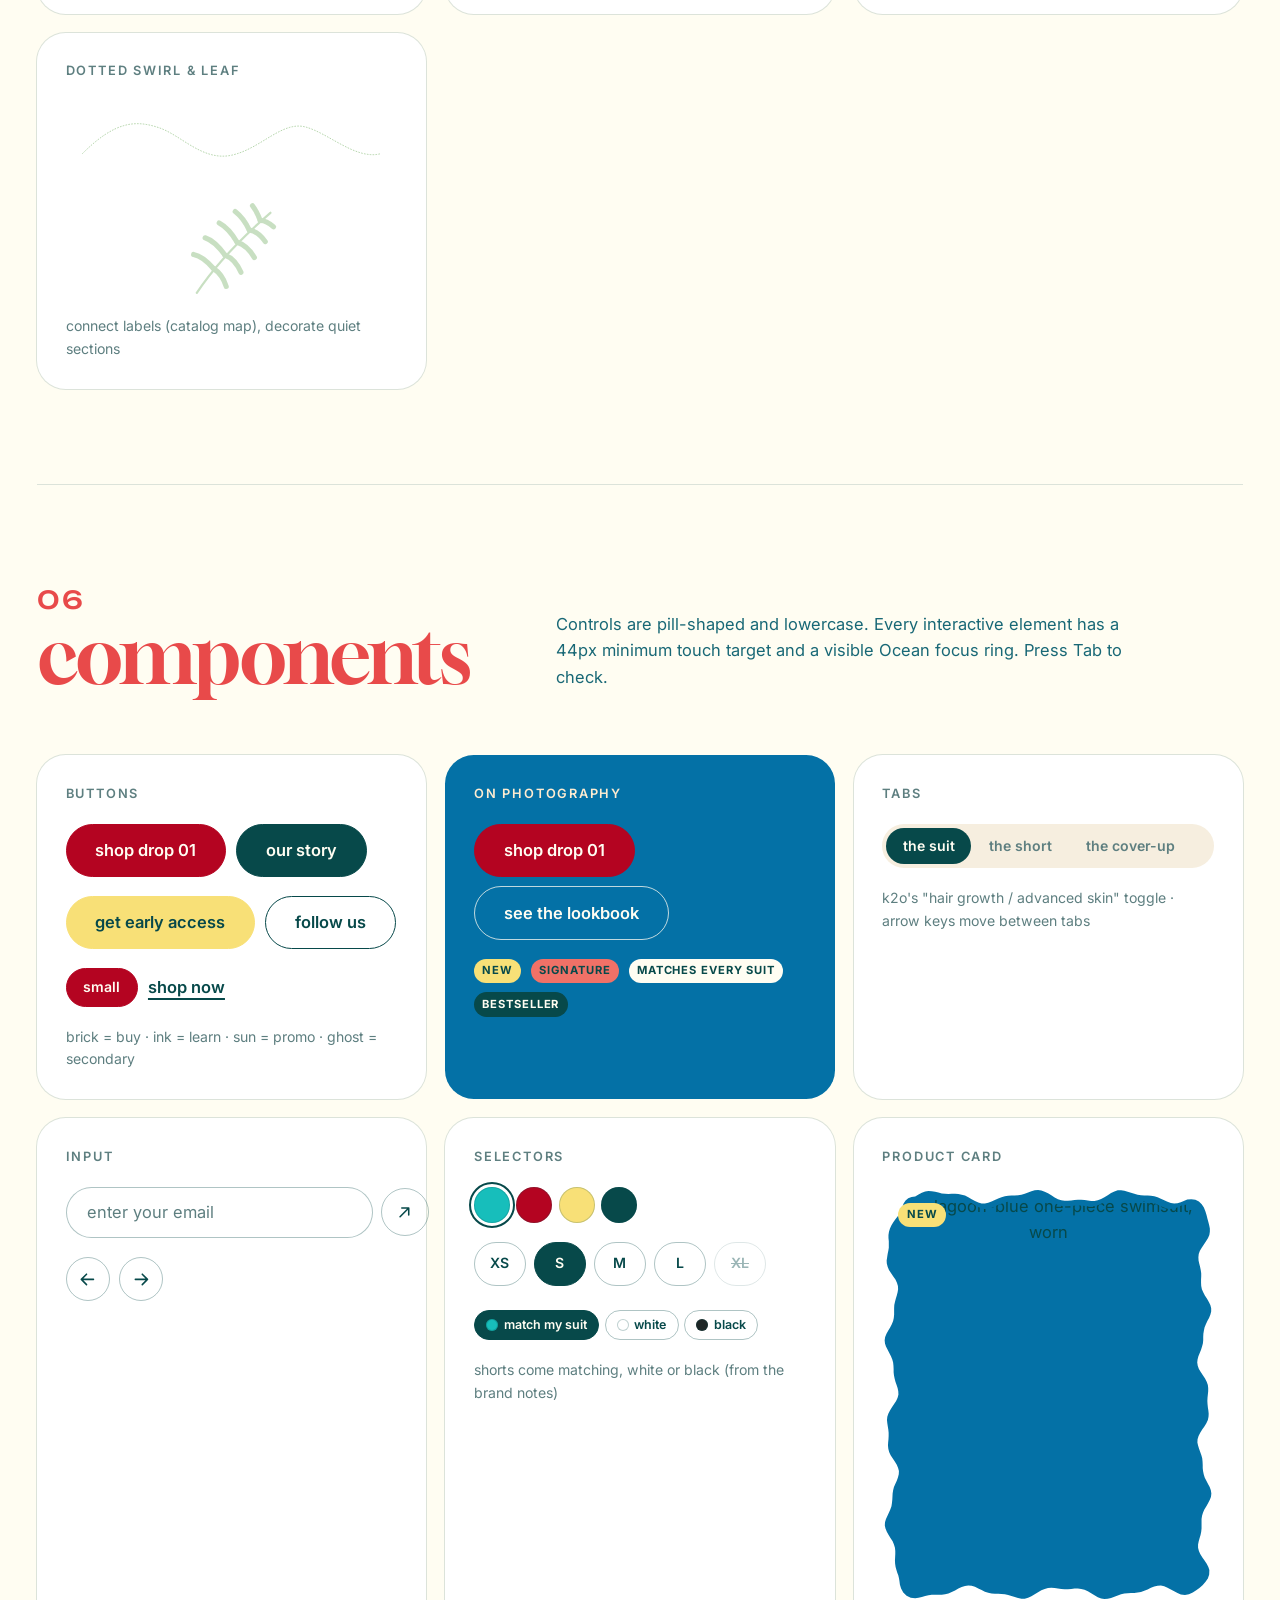
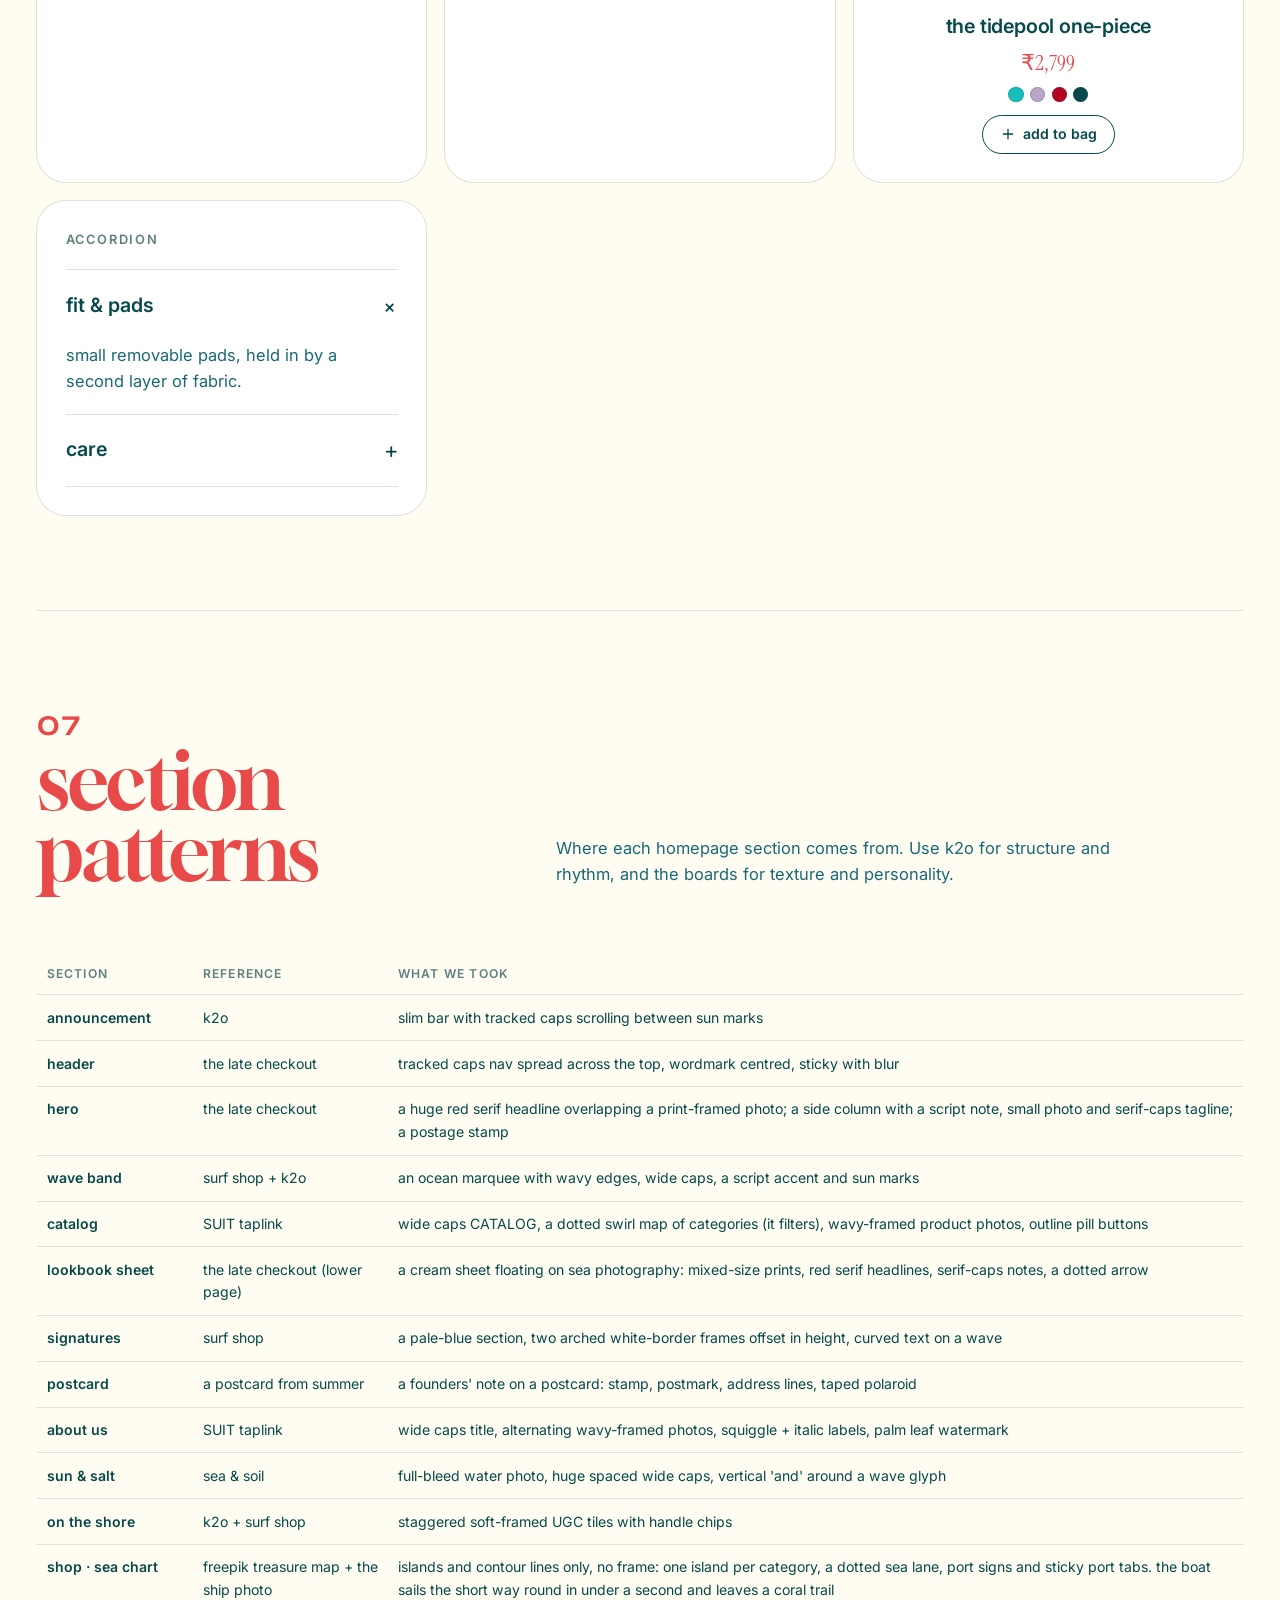
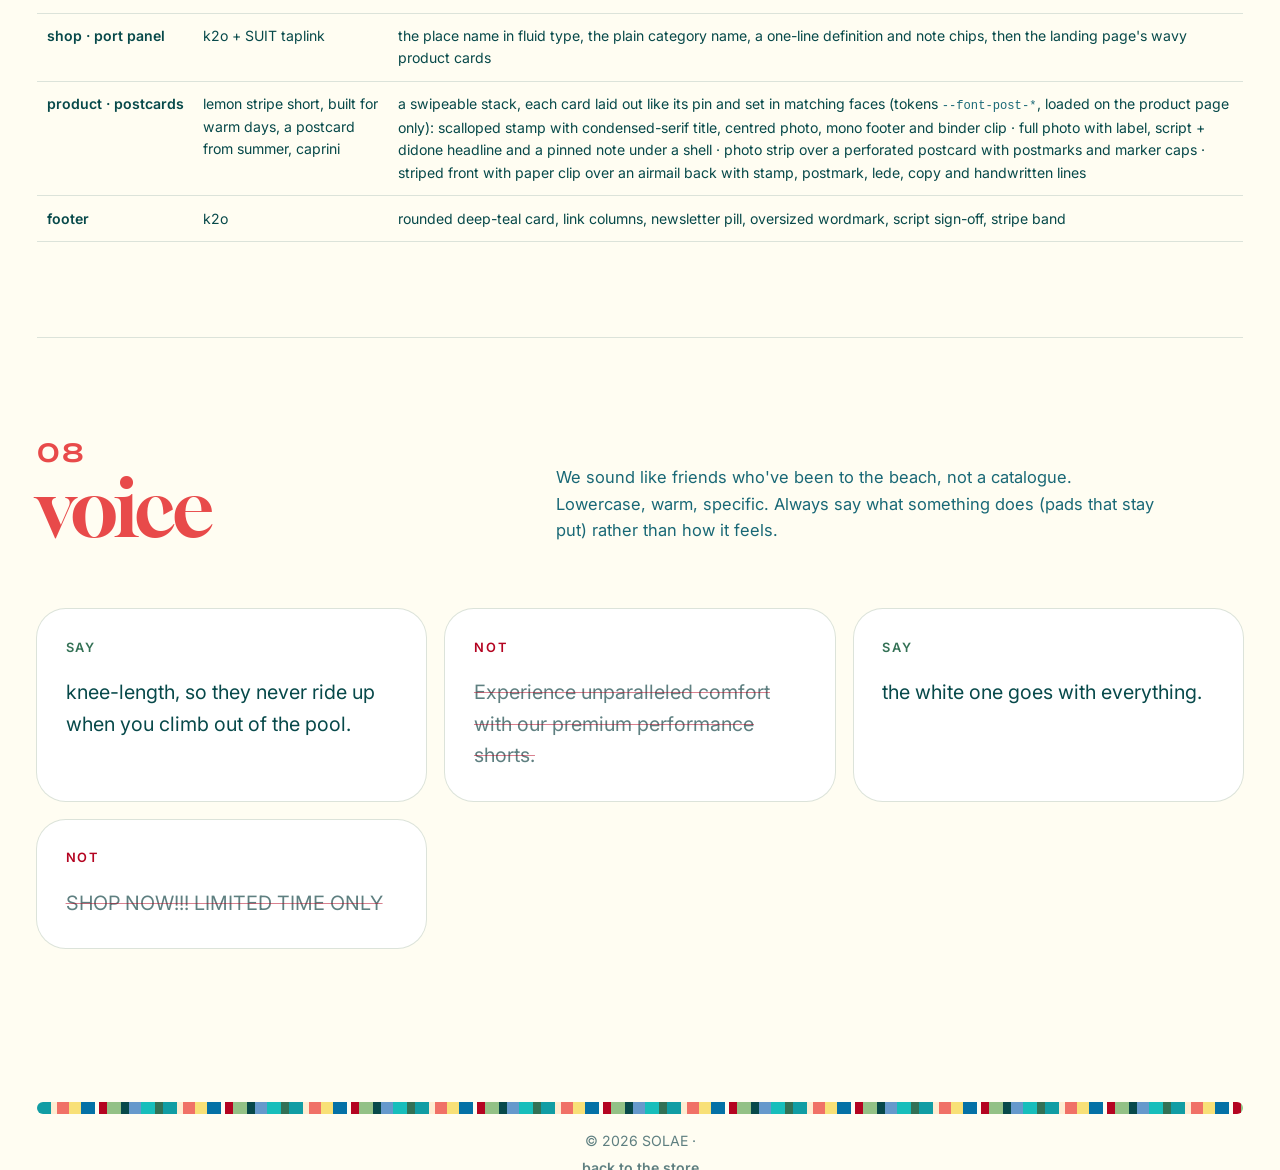
==== commit f2d1e492: "Rebuild product postcards to match their reference layouts Each postcard now follows its pin piece f" ====
--- a/design-system.html
+++ b/design-system.html
@@ -189,7 +189,7 @@
 
       <div class="fam">
         <div><p class="t-eyebrow t-soft">fluid display · from SKIMS + "your hair is thirsty"</p>
-          <dl><dt>in use</dt><dd>Sour Gummy 900 at 125% width, melted by the <code class="inline">#f-fluid</code> SVG filter</dd><dt>token</dt><dd><code class="inline">--font-fluid</code> · <code class="inline">.t-fluid</code></dd><dt>use</dt><dd>the shop title, port names, the product name on the stamp postcard · lowercase · ocean on sand · 2.5rem and up only, the melt gets crunchy below that</dd></dl></div>
+          <dl><dt>in use</dt><dd>Sour Gummy 900 at 125% width, melted by the <code class="inline">#f-fluid</code> SVG filter</dd><dt>token</dt><dd><code class="inline">--font-fluid</code> · <code class="inline">.t-fluid</code></dd><dt>use</dt><dd>the shop title and port names · lowercase · ocean on sand · 2.5rem and up only, the melt gets crunchy below that</dd></dl></div>
         <p class="fam__spec t-fluid" style="font-size:clamp(2.8rem,2rem + 3.4vw,5rem);color:var(--ocean)">the shop</p>
       </div>
 
@@ -307,7 +307,7 @@
           <tr><td>on the shore</td><td>k2o + surf shop</td><td>staggered soft-framed UGC tiles with handle chips</td></tr>
           <tr><td>shop · sea chart</td><td>freepik treasure map + the ship photo</td><td>islands and contour lines only, no frame: one island per category, a dotted sea lane, port signs and sticky port tabs. the boat sails the short way round in under a second and leaves a coral trail</td></tr>
           <tr><td>shop · port panel</td><td>k2o + SUIT taplink</td><td>the place name in fluid type, the plain category name, a one-line definition and note chips, then the landing page's wavy product cards</td></tr>
-          <tr><td>product · postcards</td><td>caprini, lemon stripe short, a postcard from summer, built for warm days</td><td>a swipeable stack of postcards right on the page: perforated stamp with a binder clip, full photo with a pinned note, photo strip with postmarks, striped welcome card</td></tr>
+          <tr><td>product · postcards</td><td>lemon stripe short, built for warm days, a postcard from summer, caprini</td><td>a swipeable stack, each card laid out like its pin and set in matching faces (tokens <code class="inline">--font-post-*</code>, loaded on the product page only): scalloped stamp with condensed-serif title, centred photo, mono footer and binder clip · full photo with label, script + didone headline and a pinned note under a shell · photo strip over a perforated postcard with postmarks and marker caps · striped front with paper clip over an airmail back with stamp, postmark, lede, copy and handwritten lines</td></tr>
           <tr><td>footer</td><td>k2o</td><td>rounded deep-teal card, link columns, newsletter pill, oversized wordmark, script sign-off, stripe band</td></tr>
         </tbody>
       </table></div>
--- a/assets/css/tokens.css
+++ b/assets/css/tokens.css
@@ -66,6 +66,14 @@
   --font-serif:    "Instrument Serif", "Times New Roman", serif;           /* wordmark + captions */
   --font-script:   "Mrs Saint Delafield", "Brush Script MT", cursive;      /* handwritten notes */
   --font-fluid:    "Sour Gummy", "Unbounded", "Arial Black", sans-serif;   /* gooey wide display (SKIMS, "your hair is thirsty") */
+  /* postcard type, product page only — each one matched to a postcard pin */
+  --font-post-cond:   "Roboto Serif", Georgia, serif;           /* stamp title (lemon stripe short), wdth 50 */
+  --font-post-mono:   "Space Mono", ui-monospace, monospace;    /* stamp details */
+  --font-post-script: "Pinyon Script", cursive;                /* "built for", "#01" */
+  --font-post-didone: "Bodoni Moda", Didot, serif;             /* "WARM DAYS", postmarks */
+  --font-post-marker: "Shadows Into Light", cursive;           /* "a postcard from summer" */
+  --font-post-hand:   "Cedarville Cursive", cursive;           /* handwritten lines (caprini) */
+  --font-post-grot:   "Archivo", "Inter", sans-serif;           /* "welcome to your endless summer", wdth 75 */
 
   /* Fluid type scale — 360px → 1440px viewport */
   --fs-mega:    clamp(3rem,     1.4rem + 7.1vw,  7.75rem);
--- a/assets/css/solae.css
+++ b/assets/css/solae.css
@@ -514,7 +514,6 @@
 .stack__back svg { width: 1.3rem; height: 1.3rem; }
 .stack__where { position: absolute; top: 1.35rem; left: 4.6rem; z-index: 3; display: inline-flex; align-items: center; gap: .45rem; padding: .3rem .8rem; border-radius: var(--r-pill); background: var(--surface-sunk); color: var(--deep); }
 .stack__where svg { width: 1.05rem; height: .85rem; color: var(--brick); }
-.stack__hint { position: absolute; right: 1.25rem; top: 1rem; z-index: 3; color: var(--brick); transform: rotate(-5deg); font-size: clamp(1.6rem, 1.3rem + 1vw, 2.3rem); pointer-events: none; }
 .posts { position: absolute; inset: 0; display: grid; grid-auto-flow: column; grid-auto-columns: 100%; grid-template-rows: 100%; overflow-x: auto; overflow-y: hidden; scroll-snap-type: x mandatory; overscroll-behavior-x: contain; scrollbar-width: none; }
 .posts::-webkit-scrollbar { display: none; }
 .posts:focus-visible { outline-offset: -6px; }
@@ -527,91 +526,137 @@
 .stack__dots button::after { content: ""; width: .5rem; height: .5rem; border-radius: var(--r-pill); background: var(--line-strong); transition: width var(--dur-base) var(--ease-out), background var(--dur-base); }
 .stack__dots button[aria-current="true"]::after { width: 1.25rem; background: var(--deep); }
 
-/* every postcard sizes itself from the slide (cq units) and its type from its own width (cqi) */
+/* Every postcard is a fixed-shape box sized from the slide (cq units). Pieces inside are placed
+   in % of the card, measured off its pin, and type is sized from the card's own width (cqi). */
 .post { position: relative; container-type: inline-size; color: var(--deep); }
 .post img { display: block; width: 100%; height: 100%; object-fit: cover; }
+.post p { margin: 0; }
+/* scalloped stamp edge: a solid content box plus round bites out of the padding */
 .post__perf {
-  --notch: 2.2cqi; background: var(--paper); padding: calc(var(--notch) * 1.5);
+  --notch: 2.3cqi; position: absolute; inset: 0; padding: var(--notch); background: var(--white);
   -webkit-mask: linear-gradient(#000 0 0) content-box, radial-gradient(circle var(--notch) at var(--notch) var(--notch), #0000 98%, #000) calc(var(--notch) * -1) calc(var(--notch) * -1) / calc(var(--notch) * 2) calc(var(--notch) * 2);
           mask: linear-gradient(#000 0 0) content-box, radial-gradient(circle var(--notch) at var(--notch) var(--notch), #0000 98%, #000) calc(var(--notch) * -1) calc(var(--notch) * -1) / calc(var(--notch) * 2) calc(var(--notch) * 2);
 }
-.post__sheet { background: var(--paper); }
 
 /* 1 · the stamp (lemon stripe short) */
-.post--stamp { width: min(100cqw, 100cqh * .66); rotate: -1.4deg; filter: drop-shadow(0 18px 22px rgba(4, 40, 41, .38)); }
-.post--stamp .post__sheet { display: grid; grid-template-columns: minmax(0, 1fr); gap: 2.2cqi; padding: 4cqi 4.5cqi 3.6cqi; box-shadow: inset 0 0 0 .3cqi rgba(7, 73, 74, .14); }
-.post__row { display: flex; justify-content: space-between; align-items: center; gap: 2cqi; }
-.post__row .t-label { font-size: 2.6cqi; color: var(--stormy); }
-.post__num { position: relative; font-family: var(--font-script); font-size: 10cqi; line-height: .8; padding: 1cqi 3cqi 0 2cqi; }
-.post__num::after { content: ""; position: absolute; inset: -1cqi -1cqi -1.4cqi -.5cqi; border: .35cqi solid currentColor; border-radius: 50%; rotate: -7deg; opacity: .7; }
-/* long names shrink to fit the stamp: --len is the character count */
-.post__name { font-size: min(12.5cqi, 92cqi / var(--len)); color: var(--ocean); margin-top: -.5cqi; white-space: nowrap; }
-@container (max-width: 380px) { .post__name { filter: none; } }
-.post__shot { aspect-ratio: 4 / 4.3; overflow: hidden; background: var(--shell); }
-.post__row--foot { align-items: end; font-weight: 600; font-size: 2.6cqi; letter-spacing: .14em; text-transform: uppercase; line-height: 1.3; }
-.post__row--foot span { display: grid; gap: .6cqi; }
-.post__row--foot span:last-child { text-align: right; }
-.post__row--foot b { font-family: var(--font-serif); font-weight: 400; font-size: 5.6cqi; letter-spacing: 0; color: var(--accent); line-height: 1; }
-.post__clip { position: absolute; top: -4.5cqi; right: 10cqi; width: 12cqi; rotate: 14deg; filter: drop-shadow(0 3px 3px rgba(4, 40, 41, .3)); }
-.post__clip-wire { fill: none; stroke: var(--deep); stroke-width: 3.5; stroke-linecap: round; }
-.post__clip-body { fill: var(--coral); stroke: var(--deep); stroke-width: 2; stroke-linejoin: round; }
-.post__clip-shine { stroke: var(--papaya); stroke-width: 2.5; stroke-linecap: round; opacity: .8; }
+.post--stamp { width: min(100cqw, 100cqh * .789); aspect-ratio: .789; filter: drop-shadow(0 16px 22px rgba(4, 40, 41, .3)); }
+.post--stamp > :not(.post__perf) { position: absolute; }
+.post__panel { position: absolute; inset: 7.5% 10.5% 7.5% 9.3%; background: var(--shell); }
+.post__specks { inset: 0; pointer-events: none; background:
+  radial-gradient(circle at 12% 26%, var(--deep) .25cqi, #0000 .32cqi), radial-gradient(circle at 22% 23.5%, var(--deep) .18cqi, #0000 .25cqi),
+  radial-gradient(circle at 47% 15%, var(--deep) .2cqi, #0000 .27cqi), radial-gradient(circle at 58% 25.8%, var(--deep) .3cqi, #0000 .38cqi),
+  radial-gradient(circle at 63% 18.5%, var(--deep) .2cqi, #0000 .27cqi), radial-gradient(circle at 71% 27%, var(--deep) .26cqi, #0000 .34cqi),
+  radial-gradient(circle at 82% 24.2%, var(--deep) .22cqi, #0000 .3cqi), radial-gradient(circle at 86% 31%, var(--deep) .3cqi, #0000 .38cqi),
+  radial-gradient(circle at 84% 41%, var(--deep) .2cqi, #0000 .27cqi), radial-gradient(circle at 81% 56%, var(--deep) .24cqi, #0000 .32cqi),
+  radial-gradient(circle at 86% 66%, var(--deep) .18cqi, #0000 .25cqi), radial-gradient(circle at 15% 47%, var(--deep) .2cqi, #0000 .27cqi); opacity: .7; }
+.post__ring { left: 4.6%; top: 7.6%; width: 30%; height: 8.2%; fill: none; stroke: var(--deep); stroke-width: 1.3; opacity: .7; rotate: -3deg; overflow: visible; }
+.post__num { left: 8.7%; top: 8.4%; font-family: var(--font-post-script); font-size: 10cqi; line-height: 1; }
+.post__handle { right: 15%; top: 11.5%; font-weight: 700; font-size: 1.75cqi; letter-spacing: .03em; text-transform: uppercase; }
+/* fit the name to the panel width, then stretch it tall like the pin's condensed serif */
+.post__title { left: 10.5%; top: 24.6%; translate: 0 -100%; transform: scaleY(1.38); transform-origin: 0 100%; font-family: var(--font-post-cond); font-weight: 650; font-stretch: 50%; font-size: min(9cqi, 158cqi / var(--len)); line-height: .8; text-transform: uppercase; white-space: nowrap; }
+.post--stamp .post__shot { left: 20%; top: 28%; width: 57.7%; height: 52.8%; overflow: hidden; background: var(--sand); }
+.post__meta { left: 15.7%; top: 83.4%; display: grid; gap: 1cqi; font-family: var(--font-post-mono); font-weight: 700; font-size: 2.6cqi; line-height: 1.1; text-transform: uppercase; }
+.post__meta b { font-size: 2.9cqi; }
+.post__date { right: 14.5%; top: 84.7%; text-align: right; font-family: var(--font-post-mono); font-weight: 700; font-size: 1.85cqi; line-height: 1.3; text-transform: uppercase; }
+.post__clip { right: -4%; top: -5.5%; width: 22%; rotate: 33deg; filter: drop-shadow(-.6cqi 1cqi .8cqi rgba(4, 40, 41, .35)); }
+.post__clip-wire { fill: none; stroke: color-mix(in srgb, var(--coral) 35%, var(--brick)); stroke-width: 4; stroke-linecap: round; stroke-linejoin: round; }
+.post__clip-hi { stop-color: var(--papaya); }
+.post__clip-mid { stop-color: color-mix(in srgb, var(--coral) 55%, var(--papaya)); }
+.post__clip-lo { stop-color: color-mix(in srgb, var(--coral) 60%, var(--brick)); }
+.post__clip-body { fill: url(#clip-metal); stroke: color-mix(in srgb, var(--coral) 40%, var(--brick)); stroke-width: 1.5; stroke-linejoin: round; }
+.post__clip-fold { fill: color-mix(in srgb, var(--coral) 55%, var(--brick)); }
+.post__clip-shine { stroke: var(--white); stroke-width: 2; stroke-linecap: round; opacity: .55; }
 
 /* 2 · the photo card (built for warm days) */
-.post--photo { width: min(100cqw, 100cqh * .8); aspect-ratio: 4 / 5; overflow: hidden; border: 1.8cqi solid var(--paper); border-radius: 2.2cqi; background: var(--shell); box-shadow: var(--shadow-polaroid); rotate: 1.2deg; }
+.post--photo { width: min(100cqw, 100cqh * .8); aspect-ratio: .8; overflow: hidden; border-radius: 4.5cqi; background: var(--shell); box-shadow: var(--shadow-polaroid); }
 .post--photo > img { position: absolute; inset: 0; }
-.post--photo::before { content: ""; position: absolute; inset: 0 0 auto; height: 40%; z-index: 1; background: linear-gradient(rgba(255, 253, 242, .82), rgba(255, 253, 242, 0)); }
-.post__mast { position: absolute; top: 6cqi; right: 6cqi; z-index: 2; text-align: right; }
-.post__mast .t-label { font-size: 2.4cqi; color: var(--stormy); }
-.post__script { font-family: var(--font-serif); font-style: italic; font-size: 11cqi; line-height: .9; color: var(--ocean); margin-top: 3cqi; }
-.post__caps { font-family: var(--font-serif); text-transform: uppercase; font-size: 10.5cqi; line-height: .88; letter-spacing: .01em; color: var(--deep); }
-.post__note { position: absolute; right: 5cqi; bottom: 6cqi; z-index: 2; width: 48%; padding: 6cqi 4.5cqi 4.5cqi; background: var(--paper); box-shadow: var(--shadow-paper); rotate: -5deg; }
-.post__note p { font-family: var(--font-serif); font-style: italic; font-size: 3.8cqi; line-height: 1.28; color: var(--stormy); }
-.post__note::after { content: ""; position: absolute; inset: 1.6cqi; border: .3cqi dashed var(--line-strong); pointer-events: none; }
-.post__sun { position: absolute; top: -4cqi; left: 50%; translate: -50% 0; width: 9cqi; height: 9cqi; color: var(--marigold); filter: drop-shadow(0 2px 2px rgba(4, 40, 41, .3)); }
+.post--photo::before { content: ""; position: absolute; inset: 0 0 auto; height: 40%; z-index: 1; background: linear-gradient(rgba(255, 253, 242, .55), rgba(255, 253, 242, 0)); }
+.post__label { position: absolute; left: 10%; top: 9.6%; z-index: 2; font-weight: 500; font-size: 1.85cqi; line-height: 1.55; letter-spacing: .06em; text-transform: uppercase; color: var(--stormy); }
+.post__head { position: absolute; left: 64.5%; top: 19.6%; translate: -50% 0; z-index: 2; display: grid; justify-items: center; font-family: var(--font-post-didone); font-size: min(9.7cqi, 87cqi / var(--len)); line-height: .9; text-transform: uppercase; white-space: nowrap; }
+.post__head span { margin-bottom: -1.6cqi; font-family: var(--font-post-script); font-size: 10cqi; line-height: 1; text-transform: none; }
+.post__note { position: absolute; left: 48%; top: 65.5%; z-index: 2; width: 52%; aspect-ratio: 1.54; transform-origin: 0 0; rotate: -9.5deg; padding: 8.5cqi 4.2cqi 4cqi 7.6cqi; background: var(--white); box-shadow: 0 1cqi 2.4cqi rgba(4, 40, 41, .22); }
+.post__note::after { content: ""; position: absolute; inset: 2cqi; border: .25cqi solid rgba(7, 73, 74, .35); pointer-events: none; }
+.post__note p { font-size: 2.3cqi; line-height: 1.5; text-align: justify; hyphens: auto; }
+.post__shell { position: absolute; left: 74.7%; top: 58.4%; z-index: 3; width: 7.6cqi; rotate: -10deg; filter: drop-shadow(0 .5cqi .6cqi rgba(4, 40, 41, .3)); }
+.post__shell-fan, .post__shell-ears { fill: var(--papaya); stroke: color-mix(in srgb, var(--marigold) 55%, var(--brick)); stroke-width: 2.5; stroke-linejoin: round; }
+.post__shell-ribs { fill: none; stroke: color-mix(in srgb, var(--marigold) 55%, var(--brick)); stroke-width: 2; stroke-linecap: round; opacity: .8; }
 
 /* 3 · the letter (a postcard from summer) */
-.post--letter { width: min(100cqw, 100cqh * .88); aspect-ratio: 1 / 1.1; filter: drop-shadow(0 18px 22px rgba(4, 40, 41, .38)); }
-.post--letter .post__perf { position: absolute; inset: 5% 0 7% 22%; }
-.post--letter .post__sheet { height: 100%; display: grid; align-content: start; gap: 2.4cqi; padding: 4cqi 4.5cqi 4cqi 15cqi; overflow: hidden; }
-.post__marks { position: relative; height: 21cqi; margin-bottom: 1cqi; }
-.post__pm { position: absolute; display: grid; place-content: center; text-align: center; padding: 1.4cqi 2cqi; border: .4cqi solid currentColor; font-family: var(--font-serif); text-transform: uppercase; font-size: 2.5cqi; line-height: 1.1; letter-spacing: .06em; opacity: .85; }
-.post__pm small { font-size: 2.1cqi; margin-top: .5cqi; }
-.post__pm--0 { left: 0; top: 0; width: 17cqi; height: 17cqi; border-radius: 50%; color: var(--ocean); rotate: -8deg; }
-.post__pm--1 { left: 19cqi; top: 7cqi; max-width: 22cqi; border-radius: 1cqi; color: var(--deep); outline: .3cqi solid currentColor; outline-offset: .8cqi; rotate: 4deg; }
-.post__pm--2 { right: 0; top: 0; width: 16cqi; height: 16cqi; border-radius: 50%; color: var(--brick); rotate: 12deg; }
-.post__from { font-family: var(--font-serif); font-style: italic; font-size: 8cqi; line-height: .95; color: var(--deep); border-block: .3cqi dashed var(--line-strong); padding-block: 1.6cqi; }
-.post__from span { display: block; margin-bottom: .8cqi; font-family: var(--font-body); font-style: normal; font-weight: 600; font-size: 2.3cqi; letter-spacing: .22em; text-transform: uppercase; color: var(--brick); }
-.post__ss { font-size: 2.2cqi; color: var(--ink-mute); }
-.post__msg { font-family: var(--font-serif); font-size: 3.6cqi; line-height: 1.32; color: var(--stormy); }
-.post__box { justify-self: start; padding: 1.8cqi 2.4cqi; border: .3cqi solid var(--line-strong); font-family: var(--font-serif); text-transform: uppercase; letter-spacing: .05em; font-size: 2.5cqi; line-height: 1.45; color: var(--deep); rotate: -1.5deg; }
-.post__box .t-label { display: block; font-size: 1.9cqi; color: var(--ink-mute); }
-.post__strip { position: absolute; left: 1%; top: 0; bottom: 0; width: 31%; display: grid; grid-template-rows: repeat(3, minmax(0, 1fr)); gap: 2.2cqi; padding: 2.2cqi; background: var(--paper); box-shadow: var(--shadow-polaroid); rotate: -2.5deg; }
+.post--letter {
+  --pm-navy: color-mix(in srgb, var(--ocean) 55%, var(--deep)); --pm-grey: var(--stormy);
+  --pm-red: var(--brick); --pm-brown: color-mix(in srgb, var(--brick) 60%, var(--olive));
+  width: min(100cqw, 100cqh * .9); aspect-ratio: .9;
+}
+.post__card { position: absolute; left: 1.4%; top: 13.75%; width: 95.8%; height: 75.8%; rotate: 1.5deg; filter: drop-shadow(0 14px 20px rgba(4, 40, 41, .28)); }
+.post__card .post__perf { --notch: 1.4cqi; }
+.post__paper { position: absolute; inset: 3cqi; background: #EFEBE4; }
+.post__card > :not(.post__perf) { position: absolute; }
+.post__waves-a { left: 34%; top: 14.8%; width: 26.1%; height: 9.3%; }
+.post__waves { display: block; width: 100%; height: 100%; fill: none; stroke: currentColor; stroke-width: 1.3; }
+.post__waves-a .post__waves { color: var(--pm-grey); opacity: .6; }
+.post__pm { display: grid; place-content: center; gap: .5cqi; text-align: center; font-family: var(--font-post-didone); line-height: 1.05; text-transform: uppercase; opacity: .88; }
+.post__pm b { font-weight: 400; font-size: 2.7cqi; letter-spacing: .04em; white-space: nowrap; }
+.post__pm span { font-size: 1.35cqi; letter-spacing: .1em; }
+.post__pm--a, .post__pm--d { border: .28cqi solid currentColor; border-radius: 50%; background: #EFEBE4; }
+.post__pm--a { left: calc(61.4% - 7.6cqi); top: calc(19.2% - 7.6cqi); width: 15.2cqi; height: 15.2cqi; color: var(--pm-grey); }
+.post__pm--b { left: 72.4%; top: 12.1%; width: 19.5%; height: 14.4%; border: .3cqi solid; border-radius: 1cqi; outline: .22cqi solid; outline-offset: -1cqi; color: var(--pm-navy); }
+.post__pm--c { left: calc(86.9% - 7.4cqi); top: calc(36.2% - 7.4cqi); width: 14.8cqi; color: var(--pm-red); }
+.post__pm--c circle { fill: none; stroke: currentColor; stroke-width: 1.8; }
+.post__pm--c circle:first-child { fill: #EFEBE4; }
+.post__pm-arc { font-family: var(--font-post-didone); font-size: 11px; letter-spacing: .6px; fill: currentColor; }
+.post__pm-sm { font-family: var(--font-post-didone); font-size: 8px; letter-spacing: 1px; fill: currentColor; }
+.post__pm-icon { fill: none; stroke: currentColor; stroke-width: 1.6; stroke-linejoin: round; }
+.post__from { left: 41%; top: 34.4%; width: 42.6%; height: 17.2%; display: grid; align-content: center; border-block: .25cqi dashed var(--pm-grey); font-family: var(--font-post-marker); font-size: 6.4cqi; line-height: 1.02; text-transform: uppercase; color: var(--deep); }
+.post__ss { left: 41%; top: 51.6%; width: 42.6%; height: 6.1%; display: grid; place-items: center; border-bottom: .25cqi dashed var(--pm-grey); font-family: var(--font-post-didone); font-size: 1.75cqi; letter-spacing: .16em; text-transform: uppercase; color: var(--deep); }
+.post__pm--d { left: calc(45.4% - 8.3cqi); top: calc(69.9% - 8.3cqi); width: 16.6cqi; height: 16.6cqi; color: var(--pm-grey); }
+.post__pm--d b { font-size: 2.4cqi; line-height: 1.15; }
+.post__palm { left: calc(45.9% - 3.5cqi); top: 77.5%; width: 7cqi; fill: none; stroke: var(--pm-grey); stroke-width: 2.4; stroke-linecap: round; opacity: .85; }
+.post__palm-leaf { fill: var(--pm-grey); stroke: none; }
+.post__pm--e { left: 76.8%; top: 57.2%; width: 16%; height: 14.2%; border: .3cqi solid; border-radius: .8cqi; rotate: -2deg; color: var(--pm-red); }
+.post__pm--e b { font-size: 2.2cqi; }
+.post__pm--e span:first-of-type { display: inline-flex; align-items: center; justify-content: center; gap: 1cqi; }
+.post__plane { width: 2.6cqi; height: 2.6cqi; fill: currentColor; rotate: 45deg; }
+.post__pm--f { left: 55.5%; top: 72.6%; width: 34.9%; height: 15.9%; border: .25cqi solid; rotate: -6deg; gap: 1cqi; color: var(--pm-brown); }
+.post__pm--f b { font-size: 1.85cqi; line-height: 1.35; }
+.post__pm--g { left: calc(75.4% - 5.1cqi); top: calc(91.8% - 5.1cqi); width: 10.2cqi; color: var(--pm-brown); }
+.post__pm--g circle { fill: none; stroke: currentColor; stroke-width: 1.8; }
+.post__pm--g use { color: currentColor; }
+.post__strip { position: absolute; left: 5.5%; top: 1.7%; z-index: 2; width: 31.5%; height: 95.8%; display: grid; grid-template-rows: repeat(3, minmax(0, 1fr)); gap: 1.9cqi; padding: 2.1cqi; background: var(--white); box-shadow: var(--shadow-polaroid); rotate: -2deg; }
 .post__strip div { overflow: hidden; background: var(--shell); }
 
 /* 4 · the welcome card (caprini) */
-.post--brand { width: min(100cqw, 100cqh * .76); display: grid; }
-.post__stripes { position: relative; z-index: 1; width: 90%; aspect-ratio: 16 / 9; display: grid; place-content: center; text-align: center; background: repeating-linear-gradient(90deg, var(--jasmine) 0 5cqi, var(--paper) 5cqi 10cqi); box-shadow: var(--shadow-polaroid); rotate: -2.5deg; }
-.post__stripes .wordmark { font-size: 15cqi; }
-.post__tag { font-family: var(--font-serif); font-style: italic; font-size: 4.8cqi; color: var(--deep); margin-top: 4cqi; }
-.post__paperclip { position: absolute; left: 5cqi; top: -6cqi; width: 5.5cqi; fill: none; stroke: var(--stormy); stroke-width: 2.6; stroke-linecap: round; }
-.post__back { position: relative; justify-self: end; width: 94%; margin-top: -7cqi; display: grid; gap: 2.6cqi; padding: 10cqi 5.5cqi 4cqi; background: var(--paper); border: 1.4cqi solid transparent; border-image: repeating-linear-gradient(-45deg, var(--jasmine) 0 2.5cqi, var(--paper) 2.5cqi 5cqi) 14; box-shadow: var(--shadow-polaroid); rotate: 1.4deg; }
-.post__welcome { display: flex; justify-content: space-between; align-items: start; gap: 4cqi; }
-.post__welcome .post__caps { font-family: var(--font-display); font-weight: 600; font-size: 5.4cqi; line-height: 1.05; letter-spacing: 0; }
-.post__stamp { width: 17cqi; flex-shrink: 0; margin-top: -4cqi; rotate: 5deg; color: var(--ocean); }
-.post__stamp .stamp { --notch: 1.1cqi; }
-.post__stamp .stamp__inner { padding: .8cqi; }
-.post__stamp .t-label { font-size: 1.5cqi; margin-top: .6cqi; letter-spacing: .1em; }
-.post__lede { font-family: var(--font-serif); font-style: italic; font-size: 4.6cqi; line-height: 1.12; color: var(--ocean); }
-.post__cols { display: grid; grid-template-columns: 1fr 1fr; gap: 4cqi; }
-.post__cols ul { margin: 0; padding: 0 4cqi 0 0; list-style: none; display: grid; gap: 1.2cqi; align-content: start; font-size: 2.9cqi; line-height: 1.32; border-right: .3cqi solid var(--line-strong); }
-.post__cols li::before { content: "✶ "; color: var(--coral); }
-.post__lines p { font-family: var(--font-script); font-size: 5.2cqi; line-height: 1; color: var(--ocean); padding: 1.4cqi 0 .4cqi; border-bottom: .25cqi solid var(--line-strong); }
-.post__foot { display: flex; justify-content: space-between; gap: 2cqi; font-size: 2.1cqi; font-weight: 600; letter-spacing: .14em; text-transform: uppercase; color: var(--ink-mute); }
+.post--brand { width: min(100cqw, 100cqh * .724); aspect-ratio: .724; }
+.post--brand > *, .post__front > *, .post__back > * { position: absolute; }
+.post__front { left: .8%; top: 1.5%; z-index: 1; width: 94%; aspect-ratio: 1.4; rotate: -2deg; background: repeating-linear-gradient(90deg, color-mix(in srgb, var(--jasmine) 72%, var(--white)) 0 5.3%, var(--white) 5.3% 10.6%); box-shadow: var(--shadow-polaroid); }
+.post__front .wordmark { left: 50%; top: 46%; translate: -50% -50%; font-size: 17.5cqi; }
+.post__sparks { left: 57%; top: 21%; width: 22%; fill: var(--accent); }
+.post__tag { right: 20.4%; top: 57.6%; font-family: var(--font-serif); font-style: italic; font-size: 4.4cqi; }
+.post__paperclip { left: 3.5%; top: .4%; z-index: 3; width: 4cqi; height: 15%; fill: none; stroke: var(--stormy); stroke-width: 2.2; stroke-linecap: round; overflow: visible; }
+.post__back { left: 3%; top: 50.5%; z-index: 2; width: 94%; aspect-ratio: 1.42; rotate: 2.2deg; background: #FFFEF8; border: 1.3cqi solid transparent; border-image: repeating-linear-gradient(-50deg, var(--jasmine) 0 2.2cqi, #0000 2.2cqi 6.6cqi) 26; box-shadow: var(--shadow-polaroid); }
+.post__back::after { content: ""; position: absolute; left: 48.5%; top: 54.6%; height: 36.7%; border-left: .2cqi solid rgba(7, 73, 74, .55); }
+.post__welcome { left: 4.3%; top: 7%; font-family: var(--font-post-grot); font-weight: 800; font-stretch: 75%; font-size: 6.9cqi; line-height: 1.04; letter-spacing: -.01em; text-transform: uppercase; }
+.post__seal { display: contents; }
+.post__seal > * { position: absolute; }
+.post__seal .post__waves { position: absolute; left: 64%; top: 33%; width: 12.5%; height: 7%; color: var(--marigold); opacity: .5; }
+.post__mark { left: calc(70% - 7cqi); top: calc(25.5% - 7cqi); width: 14cqi; color: var(--marigold); opacity: .5; }
+.post__mark circle { fill: none; stroke: currentColor; stroke-width: 2; }
+.post__mark-arc { font-family: var(--font-body); font-weight: 700; font-size: 10px; letter-spacing: 2.2px; fill: currentColor; }
+.post__mark-s { font-family: var(--font-serif); font-style: italic; font-size: 34px; fill: currentColor; }
+.post__stamp { left: 78.5%; top: 12.5%; width: 15cqi; rotate: 3deg; color: var(--ocean); }
+.post__stamp .stamp { --notch: 1cqi; }
+.post__stamp .stamp__inner { position: relative; margin: 1cqi; padding: .8cqi; background: color-mix(in srgb, var(--sky) 45%, var(--white)); }
+.post__stamp .stamp__inner img { aspect-ratio: 4 / 5.2; }
+.post__stamp .stamp__inner span { position: absolute; top: .6cqi; right: 1.4cqi; font-family: var(--font-post-script); font-size: 2.4cqi; color: var(--deep); }
+.post__lede { left: 3%; top: 39.5%; width: 52%; font-family: var(--font-serif); font-style: italic; font-size: 3.1cqi; line-height: 1.15; color: var(--sky); }
+.post__copy { left: 2.5%; top: 54%; width: 41.5%; font-weight: 500; font-size: 1.62cqi; line-height: 1.4; }
+.post__copy p + p { margin-top: 1.4cqi; }
+.post__copy .post__at { margin-top: 1.8cqi; font-weight: 600; }
+.post__lines { left: 52%; top: 58.1%; width: 40%; height: 25.9%; display: grid; grid-template-rows: repeat(4, 1fr); }
+.post__lines p { align-self: end; padding-bottom: .3cqi; border-bottom: .2cqi solid rgba(7, 73, 74, .5); text-align: center; font-family: var(--font-post-hand); font-size: 2.5cqi; line-height: 1; color: var(--sky); }
+.post__url { right: 7.5%; bottom: 3.5%; font-weight: 500; font-size: 1.45cqi; }
 
 @media (max-width: 900px) {
   .stack { position: relative; top: auto; height: auto; min-height: 0; aspect-ratio: 4 / 5.5; max-height: 86svh; }
-  .stack__hint { display: none; }
 }
 @media (max-width: 480px) { .posts__slide { padding: 4.2rem .75rem 4.6rem; } }
 
